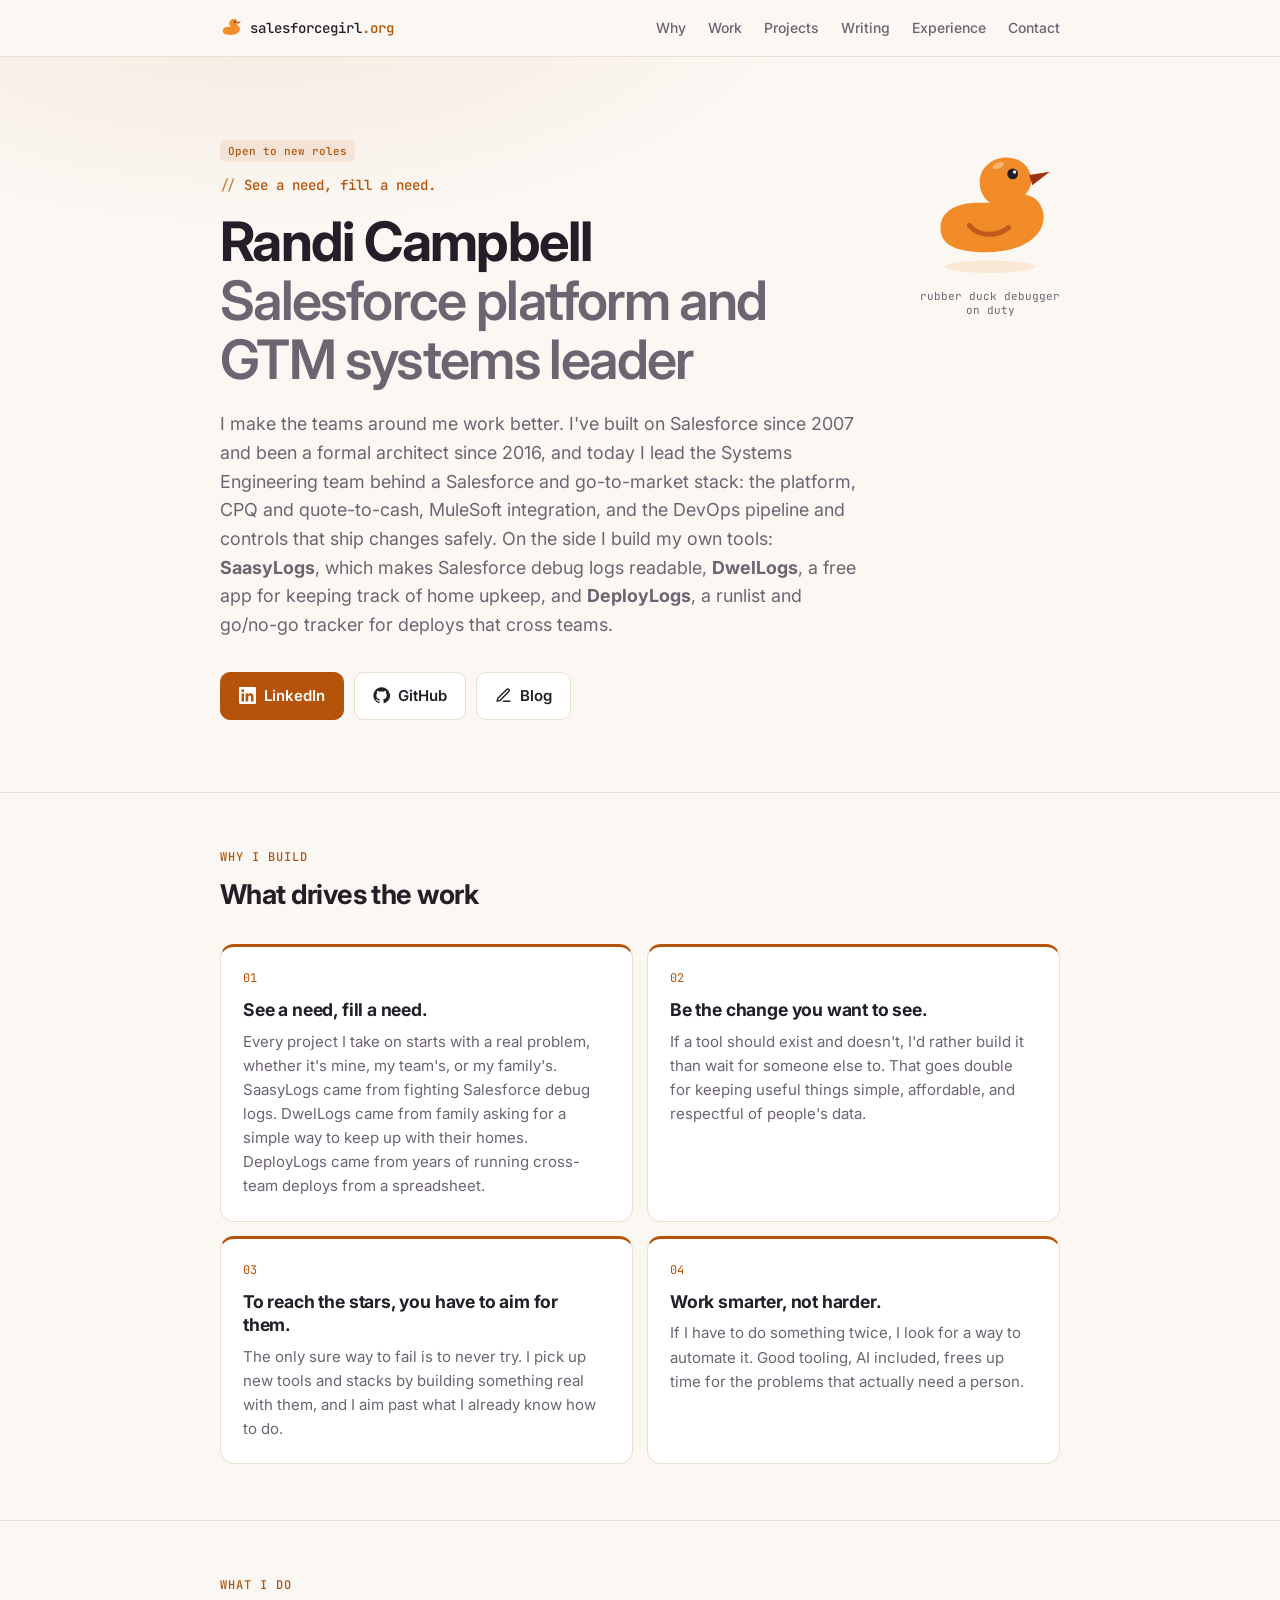
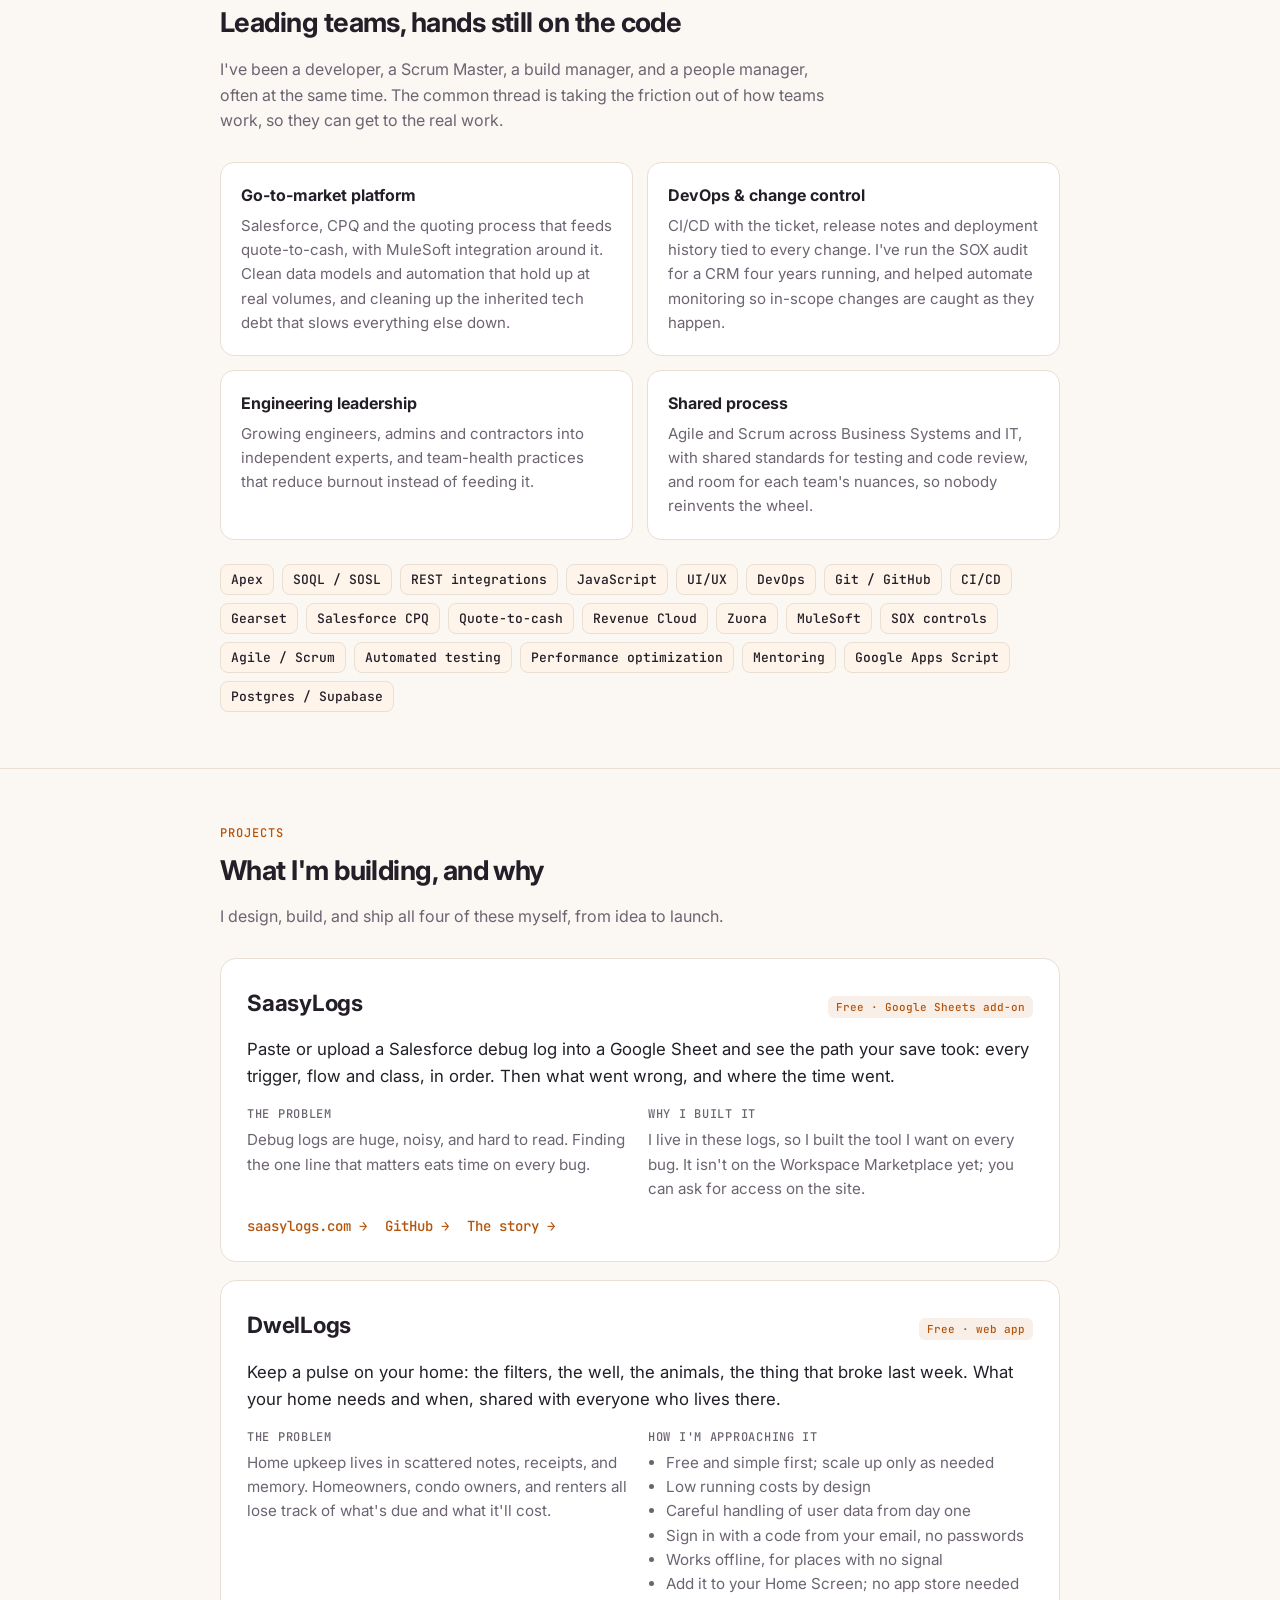
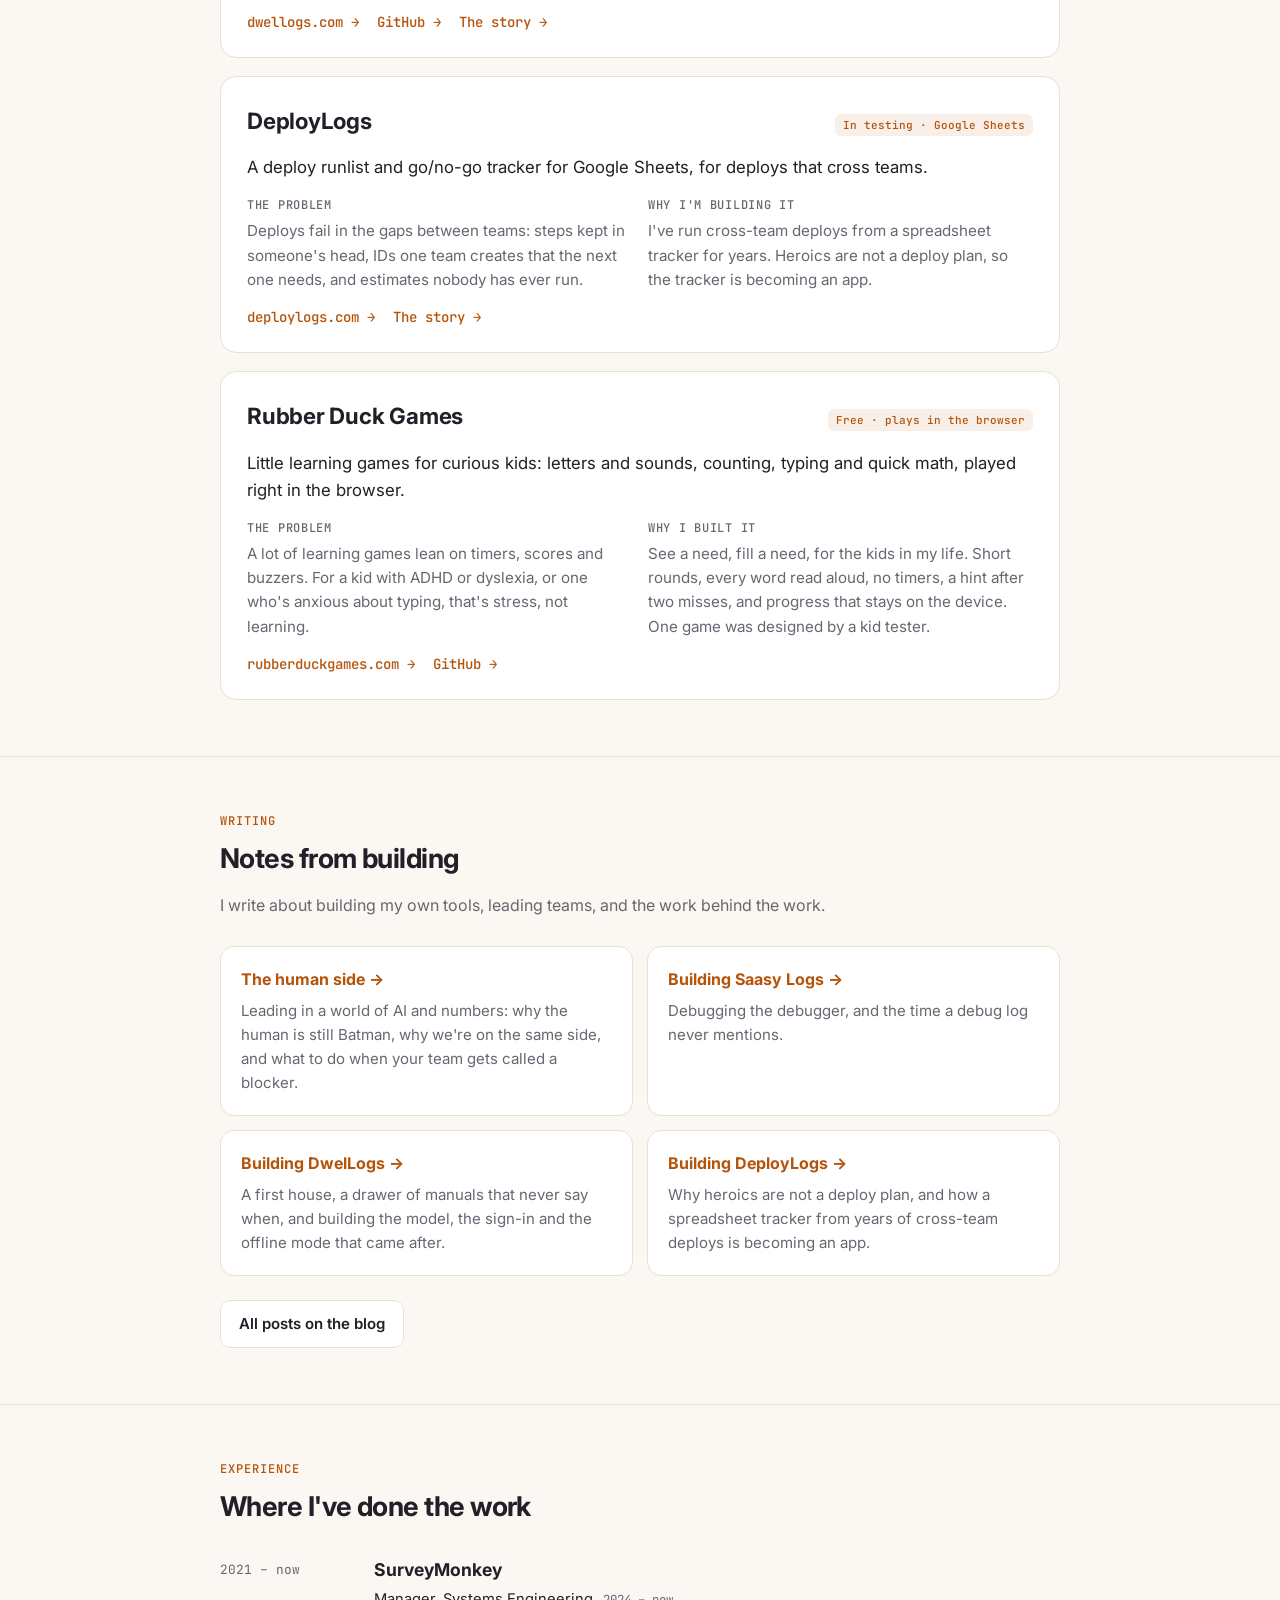
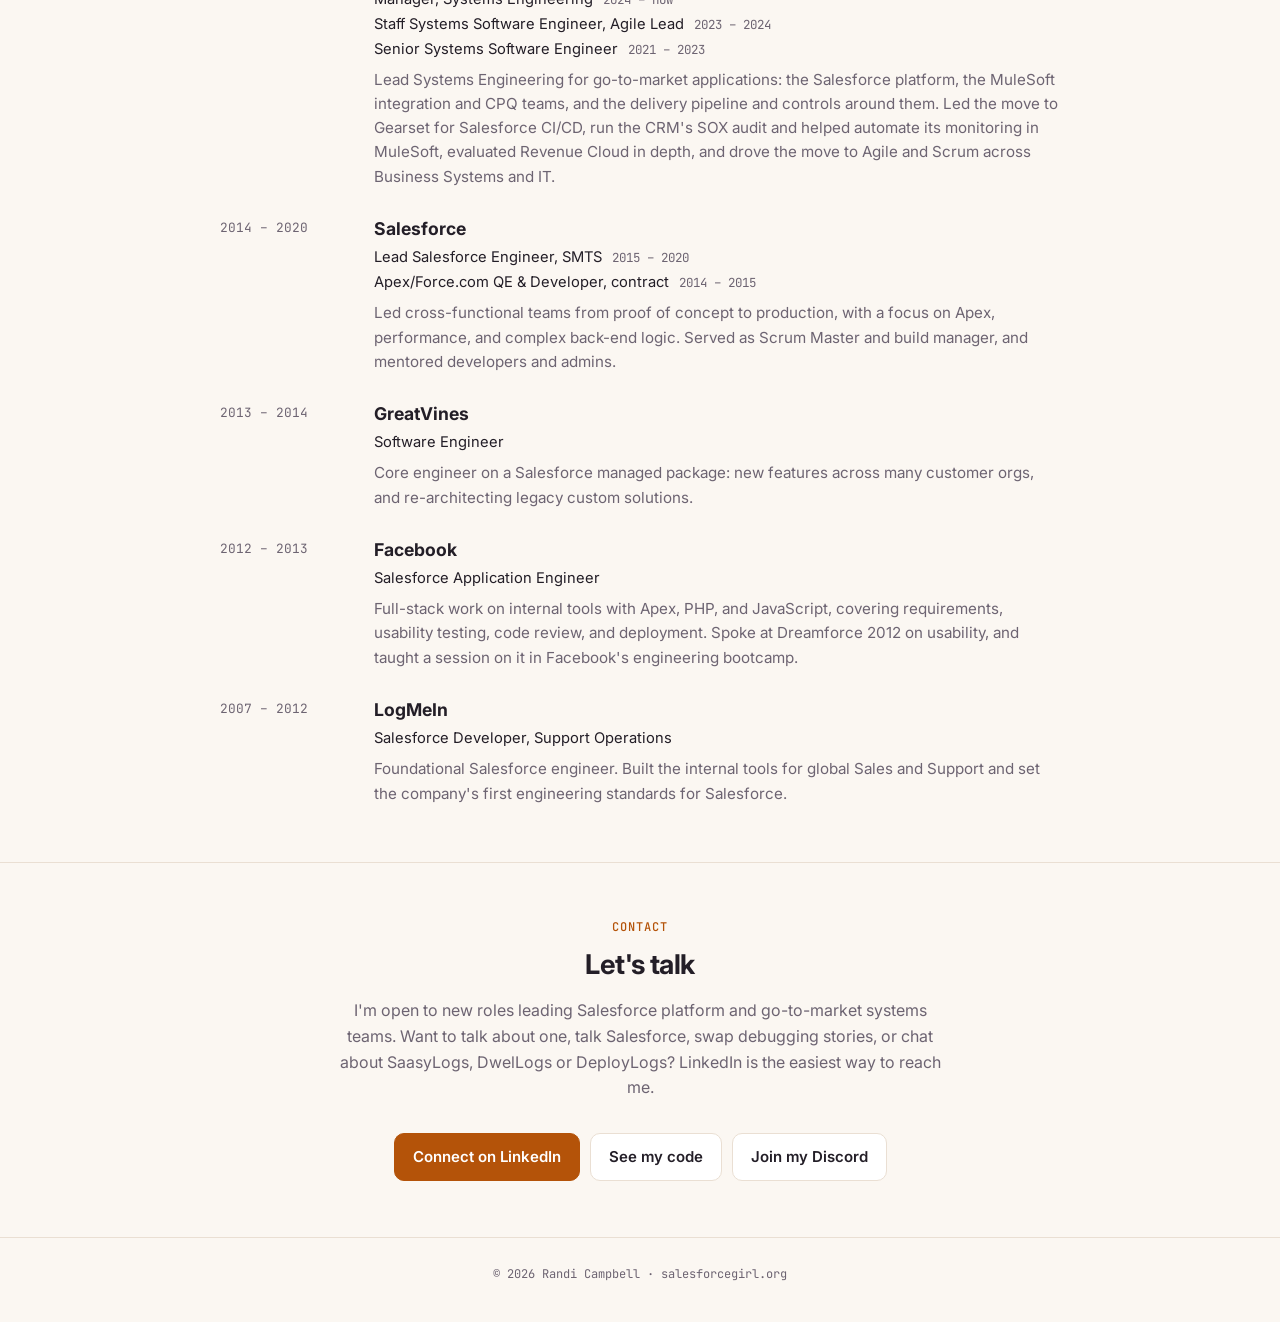
==== index.html @ 490326f5 "Add Dreamforce 2012 talk to Experience Co-Authored-By: Claude Opus 5.5 <noreply@anthropic.com>" ====
<!doctype html>
<html lang="en">
<head>
  <meta charset="utf-8">
  <meta name="viewport" content="width=device-width, initial-scale=1">
  <title>Randi Campbell — Salesforce Platform and GTM Systems Leader</title>
  <meta name="description" content="Randi Campbell (salesforcegirl): improving the way we work. Salesforce platform and GTM systems leader, SOX, CPQ and DevOps, building on Salesforce since 2007. Creator of SaasyLogs, DwelLogs and DeployLogs.">
  <meta property="og:title" content="Randi Campbell — Salesforce Platform and GTM Systems Leader">
  <meta property="og:description" content="Improving the way we work. Salesforce platform and GTM systems leader: SOX, CPQ, DevOps. Building on Salesforce since 2007. Creator of SaasyLogs, DwelLogs and DeployLogs.">
  <meta property="og:url" content="https://salesforcegirl.org">
  <meta property="og:type" content="profile">
  <!-- ?v=N busts LinkedIn's and Slack's cached preview; bump it whenever og-image.png changes. -->
  <meta property="og:image" content="https://salesforcegirl.org/og-image.png?v=4">
  <meta property="og:image:width" content="1200">
  <meta property="og:image:height" content="630">
  <meta property="og:image:alt" content="Randi Campbell, Salesforce platform and GTM systems leader. See a need, fill a need.">
  <meta name="twitter:card" content="summary_large_image">
  <meta name="twitter:image" content="https://salesforcegirl.org/og-image.png?v=4">
  <meta name="theme-color" content="#16131a">
  <link rel="icon" href="data:image/svg+xml,%3Csvg xmlns='http://www.w3.org/2000/svg' viewBox='0 0 64 64'%3E%3Cpath d='M8 40c0-8 8-12 18-12h6c-4-3-5-7-5-10 0-7 6-12 13-12s12 5 12 11c0 3-1 5-3 7 6 1 9 6 9 11 0 10-12 17-27 17S8 49 8 40z' fill='%23f28c28'/%3E%3Cpath d='M51 14.5l10-1.5-8.5 6.5z' fill='%23c2410c'/%3E%3Ccircle cx='43' cy='14' r='2.6' fill='%2316131a'/%3E%3C/svg%3E">
  <link rel="preconnect" href="https://fonts.googleapis.com">
  <link rel="preconnect" href="https://fonts.gstatic.com" crossorigin>
  <link href="https://fonts.googleapis.com/css2?family=Inter:wght@400;500;600;700&family=JetBrains+Mono:wght@400;500&display=swap" rel="stylesheet">
  <link rel="stylesheet" href="styles.css">
</head>
<body>

  <nav class="top" aria-label="Primary">
    <div class="wrap">
      <a class="brand" href="#">
        <svg viewBox="0 0 64 64" aria-hidden="true"><path d="M8 40c0-8 8-12 18-12h6c-4-3-5-7-5-10 0-7 6-12 13-12s12 5 12 11c0 3-1 5-3 7 6 1 9 6 9 11 0 10-12 17-27 17S8 49 8 40z" fill="var(--duck)"/><path d="M51 14.5l10-1.5-8.5 6.5z" fill="var(--accent-deep)"/><circle cx="43" cy="14" r="2.6" fill="var(--eye)"/></svg>
        <b class="brand-name">salesforcegirl<span>.org</span></b>
      </a>
      <ul>
        <li><a href="#why">Why</a></li>
        <li><a href="#work">Work</a></li>
        <li><a href="#projects">Projects</a></li>
        <li><a href="#writing">Writing</a></li>
        <li><a href="#experience">Experience</a></li>
        <li><a href="#contact">Contact</a></li>
      </ul>
    </div>
  </nav>

  <main>
    <!-- ============ HERO ============ -->
    <header class="hero">
      <div class="wrap hero-grid">
        <div>
          <a class="badge status" href="#contact">Open to new roles</a>
          <div class="tagline">See a need, fill a need.</div>
          <h1>Randi Campbell<span class="role">Salesforce platform and GTM systems leader</span></h1>
          <p class="lede">
            I make the teams around me work better. I've built on Salesforce since 2007 and been a formal architect since 2016,
            and today I lead the Systems Engineering team behind a Salesforce and go-to-market stack: the platform, CPQ and
            quote-to-cash, MuleSoft integration, and the DevOps pipeline and controls that ship changes safely.
            On the side I build my own tools: <strong>SaasyLogs</strong>,
            which makes Salesforce debug logs readable, <strong>DwelLogs</strong>, a free app for keeping track of home upkeep,
            and <strong>DeployLogs</strong>, a runlist and go/no-go tracker for deploys that cross teams.
          </p>
          <div class="ctas">
            <a class="btn primary" href="https://www.linkedin.com/in/randiwarner/">
              <svg viewBox="0 0 24 24" fill="currentColor" aria-hidden="true"><path d="M20.45 20.45h-3.56v-5.57c0-1.33-.02-3.04-1.85-3.04-1.85 0-2.14 1.45-2.14 2.94v5.67H9.34V9h3.42v1.56h.05c.48-.9 1.64-1.85 3.37-1.85 3.6 0 4.27 2.37 4.27 5.46v6.28ZM5.34 7.43a2.06 2.06 0 1 1 0-4.13 2.06 2.06 0 0 1 0 4.13ZM7.12 20.45H3.56V9h3.56v11.45ZM22.22 0H1.77C.79 0 0 .77 0 1.73v20.54C0 23.23.79 24 1.77 24h20.45c.98 0 1.78-.77 1.78-1.73V1.73C24 .77 23.2 0 22.22 0Z"/></svg>
              LinkedIn
            </a>
            <a class="btn" href="https://github.com/salesforcegirl">
              <svg viewBox="0 0 24 24" fill="currentColor" aria-hidden="true"><path d="M12 .5a11.5 11.5 0 0 0-3.64 22.41c.58.1.79-.25.79-.56v-2c-3.2.7-3.88-1.37-3.88-1.37-.52-1.33-1.28-1.69-1.28-1.69-1.05-.72.08-.7.08-.7 1.16.08 1.77 1.19 1.77 1.19 1.03 1.77 2.7 1.26 3.36.96.1-.75.4-1.26.73-1.55-2.55-.29-5.24-1.28-5.24-5.68 0-1.26.45-2.28 1.19-3.09-.12-.29-.52-1.46.11-3.04 0 0 .97-.31 3.17 1.18a11 11 0 0 1 5.77 0c2.2-1.49 3.17-1.18 3.17-1.18.63 1.58.23 2.75.11 3.04.74.81 1.19 1.83 1.19 3.09 0 4.41-2.69 5.38-5.26 5.67.41.36.78 1.06.78 2.14v3.17c0 .31.21.67.8.56A11.5 11.5 0 0 0 12 .5Z"/></svg>
              GitHub
            </a>
            <a class="btn" href="https://salesforcegirl.hashnode.dev/">
              <svg viewBox="0 0 24 24" fill="none" stroke="currentColor" stroke-width="2" stroke-linecap="round" stroke-linejoin="round" aria-hidden="true"><path d="M12 20h9"/><path d="M16.5 3.5a2.1 2.1 0 0 1 3 3L7 19l-4 1 1-4Z"/></svg>
              Blog
            </a>
          </div>
        </div>

        <div class="duck-wrap" title="Rubber duck debugger, on duty">
          <svg class="duck" viewBox="0 0 64 64" aria-hidden="true">
            <ellipse cx="32" cy="59" rx="22" ry="3" fill="var(--duck)" opacity=".15"/>
            <path d="M8 40c0-8 8-12 18-12h6c-4-3-5-7-5-10 0-7 6-12 13-12s12 5 12 11c0 3-1 5-3 7 6 1 9 6 9 11 0 10-12 17-27 17S8 49 8 40z" fill="var(--duck)"/>
            <path d="M22 39c4 5 13 6 19 1" fill="none" stroke="var(--accent-deep)" stroke-width="2.4" stroke-linecap="round" opacity=".55"/>
            <path d="M51 14.5l10-1.5-8.5 6.5z" fill="var(--accent-deep)"/>
            <circle cx="43" cy="14" r="2.6" fill="var(--eye)"/>
            <circle cx="43.9" cy="13.1" r=".8" fill="#fff"/>
            <ellipse cx="36" cy="10" rx="3" ry="1.4" fill="#fff" opacity=".35" transform="rotate(-25 36 10)"/>
          </svg>
          <div class="duck-note">rubber duck debugger<br>on duty</div>
        </div>
      </div>
    </header>

    <!-- ============ WHY ============ -->
    <section id="why">
      <div class="wrap">
        <div class="eyebrow">Why I build</div>
        <h2>What drives the work</h2>
        <div class="principles">
          <div class="principle">
            <div class="num mono">01</div>
            <h3>See a need, fill a need.</h3>
            <p>Every project I take on starts with a real problem, whether it's mine, my team's, or my family's. SaasyLogs came from fighting Salesforce debug logs. DwelLogs came from family asking for a simple way to keep up with their homes. DeployLogs came from years of running cross-team deploys from a spreadsheet.</p>
          </div>
          <div class="principle">
            <div class="num mono">02</div>
            <h3>Be the change you want to see.</h3>
            <p>If a tool should exist and doesn't, I'd rather build it than wait for someone else to. That goes double for keeping useful things simple, affordable, and respectful of people's data.</p>
          </div>
          <div class="principle">
            <div class="num mono">03</div>
            <h3>To reach the stars, you have to aim for them.</h3>
            <p>The only sure way to fail is to never try. I pick up new tools and stacks by building something real with them, and I aim past what I already know how to do.</p>
          </div>
          <div class="principle">
            <div class="num mono">04</div>
            <h3>Work smarter, not harder.</h3>
            <p>If I have to do something twice, I look for a way to automate it. Good tooling, AI included, frees up time for the problems that actually need a person.</p>
          </div>
        </div>
      </div>
    </section>

    <!-- ============ WHAT I DO ============ -->
    <section id="work">
      <div class="wrap">
        <div class="eyebrow">What I do</div>
        <h2>Leading teams, hands still on the code</h2>
        <p class="section-lede">
          I've been a developer, a Scrum Master, a build manager, and a people manager, often at the same time.
          The common thread is taking the friction out of how teams work, so they can get to the real work.
        </p>

        <div class="pillars">
          <div class="pillar">
            <h3>Go-to-market platform</h3>
            <p>Salesforce, CPQ and the quoting process that feeds quote-to-cash, with MuleSoft integration around it. Clean data models and automation that hold up at real volumes, and cleaning up the inherited tech debt that slows everything else down.</p>
          </div>
          <div class="pillar">
            <h3>DevOps &amp; change control</h3>
            <p>CI/CD with the ticket, release notes and deployment history tied to every change. I've run the SOX audit for a CRM four years running, and helped automate monitoring so in-scope changes are caught as they happen.</p>
          </div>
          <div class="pillar">
            <h3>Engineering leadership</h3>
            <p>Growing engineers, admins and contractors into independent experts, and team-health practices that reduce burnout instead of feeding it.</p>
          </div>
          <div class="pillar">
            <h3>Shared process</h3>
            <p>Agile and Scrum across Business Systems and IT, with shared standards for testing and code review, and room for each team's nuances, so nobody reinvents the wheel.</p>
          </div>
        </div>

        <ul class="skills" aria-label="Skills">
          <li>Apex</li>
          <li>SOQL / SOSL</li>
          <li>REST integrations</li>
          <li>JavaScript</li>
          <li>UI/UX</li>
          <li>DevOps</li>
          <li>Git / GitHub</li>
          <li>CI/CD</li>
          <li>Gearset</li>
          <li>Salesforce CPQ</li>
          <li>Quote-to-cash</li>
          <li>Revenue Cloud</li>
          <li>Zuora</li>
          <li>MuleSoft</li>
          <li>SOX controls</li>
          <li>Agile / Scrum</li>
          <li>Automated testing</li>
          <li>Performance optimization</li>
          <li>Mentoring</li>
          <li>Google Apps Script</li>
          <li>Postgres / Supabase</li>
        </ul>
      </div>
    </section>

    <!-- ============ PROJECTS ============ -->
    <section id="projects">
      <div class="wrap">
        <div class="eyebrow">Projects</div>
        <h2>What I'm building, and why</h2>
        <p class="section-lede">I design, build, and ship all four of these myself, from idea to launch.</p>

        <div class="projects">
          <article class="project">
            <div class="project-head">
              <h3>SaasyLogs</h3>
              <span class="badge">Free · Google Sheets add-on</span>
            </div>
            <!-- Pitch follows saasylogs.com's own hero, so the two say the same thing. -->
            <p class="pitch">Paste or upload a Salesforce debug log into a Google Sheet and see the path your save took: every trigger, flow and class, in order. Then what went wrong, and where the time went.</p>
            <div class="pw">
              <div>
                <h4>The problem</h4>
                <p>Debug logs are huge, noisy, and hard to read. Finding the one line that matters eats time on every bug.</p>
              </div>
              <div>
                <h4>Why I built it</h4>
                <p>I live in these logs, so I built the tool I want on every bug. It isn't on the Workspace Marketplace yet; you can ask for access on the site.</p>
              </div>
            </div>
            <div class="project-links">
              <a href="https://saasylogs.com">saasylogs.com →</a>
              <a href="https://github.com/SaasyLogs">GitHub →</a>
              <a href="https://salesforcegirl.hashnode.dev/series/building-saasy-logs">The story →</a>
            </div>
          </article>

          <article class="project">
            <div class="project-head">
              <h3>DwelLogs</h3>
              <span class="badge">Free · web app</span>
            </div>
            <!-- Pitch follows dwellogs.com, which says only what the app does today. -->
            <p class="pitch">Keep a pulse on your home: the filters, the well, the animals, the thing that broke last week. What your home needs and when, shared with everyone who lives there.</p>
            <div class="pw">
              <div>
                <h4>The problem</h4>
                <p>Home upkeep lives in scattered notes, receipts, and memory. Homeowners, condo owners, and renters all lose track of what's due and what it'll cost.</p>
              </div>
              <div>
                <h4>How I'm approaching it</h4>
                <ul>
                  <li>Free and simple first; scale up only as needed</li>
                  <li>Low running costs by design</li>
                  <li>Careful handling of user data from day one</li>
                  <li>Sign in with a code from your email, no passwords</li>
                  <li>Works offline, for places with no signal</li>
                  <li>Add it to your Home Screen; no app store needed</li>
                </ul>
              </div>
            </div>
            <div class="project-links">
              <a href="https://dwellogs.com">dwellogs.com →</a>
              <a href="https://github.com/DwelLogs">GitHub →</a>
              <a href="https://salesforcegirl.hashnode.dev/series/building-dwellogs">The story →</a>
            </div>
          </article>
          <article class="project">
            <div class="project-head">
              <h3>DeployLogs</h3>
              <span class="badge">In testing · Google Sheets</span>
            </div>
            <!-- Pitch follows deploylogs.com. -->
            <p class="pitch">A deploy runlist and go/no-go tracker for Google Sheets, for deploys that cross teams.</p>
            <div class="pw">
              <div>
                <h4>The problem</h4>
                <p>Deploys fail in the gaps between teams: steps kept in someone's head, IDs one team creates that the next one needs, and estimates nobody has ever run.</p>
              </div>
              <div>
                <h4>Why I'm building it</h4>
                <p>I've run cross-team deploys from a spreadsheet tracker for years. Heroics are not a deploy plan, so the tracker is becoming an app.</p>
              </div>
            </div>
            <div class="project-links">
              <a href="https://deploylogs.com">deploylogs.com →</a>
              <a href="https://salesforcegirl.hashnode.dev/heroics-are-not-a-deploy-plan">The story →</a>
            </div>
          </article>

          <article class="project">
            <div class="project-head">
              <h3>Rubber Duck Games</h3>
              <span class="badge">Free · plays in the browser</span>
            </div>
            <!-- Pitch follows rubberduckgames.com. Nothing that identifies the kid testers: no names, ages or photos. -->
            <p class="pitch">Little learning games for curious kids: letters and sounds, counting, typing and quick math, played right in the browser.</p>
            <div class="pw">
              <div>
                <h4>The problem</h4>
                <p>A lot of learning games lean on timers, scores and buzzers. For a kid with ADHD or dyslexia, or one who's anxious about typing, that's stress, not learning.</p>
              </div>
              <div>
                <h4>Why I built it</h4>
                <p>See a need, fill a need, for the kids in my life. Short rounds, every word read aloud, no timers, a hint after two misses, and progress that stays on the device. One game was designed by a kid tester.</p>
              </div>
            </div>
            <div class="project-links">
              <a href="https://rubberduckgames.com">rubberduckgames.com →</a>
              <a href="https://github.com/RubberDuckGames">GitHub →</a>
            </div>
          </article>
        </div>
      </div>
    </section>

    <!-- ============ WRITING ============ -->
    <!-- Links the series and the blog, not single posts, so this does not go stale with every new post. -->
    <section id="writing">
      <div class="wrap">
        <div class="eyebrow">Writing</div>
        <h2>Notes from building</h2>
        <p class="section-lede">I write about building my own tools, leading teams, and the work behind the work.</p>

        <div class="pillars">
          <a class="pillar pillar-link" href="https://salesforcegirl.hashnode.dev/series/human-side">
            <h3>The human side →</h3>
            <p>Leading in a world of AI and numbers: why the human is still Batman, why we're on the same side, and what to do when your team gets called a blocker.</p>
          </a>
          <a class="pillar pillar-link" href="https://salesforcegirl.hashnode.dev/series/building-saasy-logs">
            <h3>Building Saasy Logs →</h3>
            <p>Debugging the debugger, and the time a debug log never mentions.</p>
          </a>
          <a class="pillar pillar-link" href="https://salesforcegirl.hashnode.dev/series/building-dwellogs">
            <h3>Building DwelLogs →</h3>
            <p>A first house, a drawer of manuals that never say when, and building the model, the sign-in and the offline mode that came after.</p>
          </a>
          <!-- Hashnode series slug: building-deploy-logs -->
          <a class="pillar pillar-link" href="https://salesforcegirl.hashnode.dev/series/building-deploy-logs">
            <h3>Building DeployLogs →</h3>
            <p>Why heroics are not a deploy plan, and how a spreadsheet tracker from years of cross-team deploys is becoming an app.</p>
          </a>
        </div>

        <div class="ctas">
          <a class="btn" href="https://salesforcegirl.hashnode.dev/">All posts on the blog</a>
        </div>
      </div>
    </section>

    <!-- ============ EXPERIENCE ============ -->
    <!-- Source: LinkedIn profile export. Keep in sync with LinkedIn; LinkedIn carries the detail. -->
    <section id="experience">
      <div class="wrap">
        <div class="eyebrow">Experience</div>
        <h2>Where I've done the work</h2>
        <div class="timeline">
          <div class="job">
            <div class="when mono">2021 – now</div>
            <div>
              <h3>SurveyMonkey</h3>
              <p class="roles">Manager, Systems Engineering <span>2024 – now</span><br>Staff Systems Software Engineer, Agile Lead <span>2023 – 2024</span><br>Senior Systems Software Engineer <span>2021 – 2023</span></p>
              <p>Lead Systems Engineering for go-to-market applications: the Salesforce platform, the MuleSoft integration and CPQ teams, and the delivery pipeline and controls around them. Led the move to Gearset for Salesforce CI/CD, run the CRM's SOX audit and helped automate its monitoring in MuleSoft, evaluated Revenue Cloud in depth, and drove the move to Agile and Scrum across Business Systems and IT.</p>
            </div>
          </div>
          <div class="job">
            <div class="when mono">2014 – 2020</div>
            <div>
              <h3>Salesforce</h3>
              <p class="roles">Lead Salesforce Engineer, SMTS <span>2015 – 2020</span><br>Apex/Force.com QE &amp; Developer, contract <span>2014 – 2015</span></p>
              <p>Led cross-functional teams from proof of concept to production, with a focus on Apex, performance, and complex back-end logic. Served as Scrum Master and build manager, and mentored developers and admins.</p>
            </div>
          </div>
          <div class="job">
            <div class="when mono">2013 – 2014</div>
            <div>
              <h3>GreatVines</h3>
              <p class="roles">Software Engineer</p>
              <p>Core engineer on a Salesforce managed package: new features across many customer orgs, and re-architecting legacy custom solutions.</p>
            </div>
          </div>
          <div class="job">
            <div class="when mono">2012 – 2013</div>
            <div>
              <h3>Facebook</h3>
              <p class="roles">Salesforce Application Engineer</p>
              <p>Full-stack work on internal tools with Apex, PHP, and JavaScript, covering requirements, usability testing, code review, and deployment. Spoke at Dreamforce 2012 on usability, and taught a session on it in Facebook's engineering bootcamp.</p>
            </div>
          </div>
          <div class="job">
            <div class="when mono">2007 – 2012</div>
            <div>
              <h3>LogMeIn</h3>
              <p class="roles">Salesforce Developer, Support Operations</p>
              <p>Foundational Salesforce engineer. Built the internal tools for global Sales and Support and set the company's first engineering standards for Salesforce.</p>
            </div>
          </div>
        </div>
      </div>
    </section>

    <!-- ============ CONTACT ============ -->
    <section id="contact" class="contact">
      <div class="wrap">
        <div class="eyebrow">Contact</div>
        <h2>Let's talk</h2>
        <p class="section-lede">I'm open to new roles leading Salesforce platform and go-to-market systems teams. Want to talk about one, talk Salesforce, swap debugging stories, or chat about SaasyLogs, DwelLogs or DeployLogs? LinkedIn is the easiest way to reach me.</p>
        <div class="ctas">
          <a class="btn primary" href="https://www.linkedin.com/in/randiwarner/">Connect on LinkedIn</a>
          <a class="btn" href="https://github.com/salesforcegirl">See my code</a>
          <a class="btn" href="https://discord.gg/MZ3sDF7xB">Join my Discord</a>
        </div>

        <!-- DONATE: uncomment when ready
        <p class="section-lede sponsor">
          Find my tools useful? <a href="https://github.com/sponsors/salesforcegirl">Sponsor on GitHub</a> to help keep them free.
        </p>
        -->
      </div>
    </section>
  </main>

  <footer>© <span id="yr">2026</span> Randi Campbell · salesforcegirl.org</footer>

  <script>document.getElementById('yr').textContent = new Date().getFullYear();</script>
</body>
</html>
---- styles.css ----
/* salesforcegirl.org styles. Colours are tokens on :root; light mode overrides them.
   Contrast was measured against WCAG 2.2 AA; re-measure if a colour changes. */

:root {
  --bg: #16131a;
  --surface: #1f1b24;
  --surface-2: #28232f;
  --border: #332d3b;
  --text: #efe9e4;
  --muted: #a39aa8;
  --accent: #f28c28;
  --accent-deep: #c2410c;
  --duck: #f28c28;
  --accent-soft: rgba(242,140,40,.13);
  --on-accent: #1a1208;
  --eye: #16131a;
}
@media (prefers-color-scheme: light) {
  :root {
    --bg: #fbf7f2;
    --surface: #ffffff;
    --surface-2: #fff4ea;
    --border: #eadfd3;
    --text: #231e27;
    --muted: #6d6472;
    --accent: #b45309;      /* 4.7:1 on bg, 5.0:1 on white; #d9650b measured 3.4:1 and failed */
    --accent-deep: #9a3412;
    --duck: #f28c28;       /* decorative only, so it keeps the bright orange */
    --accent-soft: rgba(180,83,9,.09);
    --on-accent: #ffffff;
    --eye: #231e27;
  }
}

* { box-sizing: border-box; margin: 0; padding: 0; }
html { -webkit-text-size-adjust: 100%; scroll-behavior: smooth; }
body { background: var(--bg); color: var(--text); font: 100%/1.6 "Inter", system-ui, sans-serif; }
a { color: var(--accent); }
.wrap { max-width: 880px; margin: 0 auto; padding: 0 20px; }
.mono { font-family: "JetBrains Mono", ui-monospace, monospace; }
a:focus-visible { outline: 2px solid var(--accent); outline-offset: 3px; border-radius: 6px; }

/* nav */
nav.top {
  position: sticky; top: 0; z-index: 10;
  background: color-mix(in srgb, var(--bg) 85%, transparent);
  backdrop-filter: blur(8px);
  border-bottom: 1px solid var(--border);
}
nav.top .wrap { display: flex; align-items: center; justify-content: space-between; height: 56px; }
.brand { display: flex; align-items: center; gap: 8px; font: 500 0.875rem "JetBrains Mono", monospace; color: var(--text); text-decoration: none; }
.brand span { color: var(--accent); }
.brand-name { font-weight: 500; }
.brand svg { width: 22px; height: 22px; }
nav.top ul { display: flex; gap: 22px; list-style: none; }
nav.top ul a { color: var(--muted); text-decoration: none; font-size: 0.875rem; font-weight: 500; }
nav.top ul a:hover { color: var(--text); }

/* hero */
.hero {
  padding: 80px 0 72px;
  background: radial-gradient(50rem 24rem at 20% -6rem, var(--accent-soft), transparent 70%);
}
.hero-grid { display: flex; align-items: flex-start; justify-content: space-between; gap: 32px; }
.tagline { font: 500 0.875rem "JetBrains Mono", monospace; color: var(--accent); margin-bottom: 18px; }
.tagline::before { content: "// "; opacity: .7; }
h1 { font-size: clamp(2.2rem, 6vw, 3.4rem); line-height: 1.08; letter-spacing: -.03em; font-weight: 700; }
h1 .role { color: var(--muted); font-weight: 600; display: block; }
.lede { font-size: 1.12rem; color: var(--muted); max-width: 58ch; margin-top: 22px; }
.ctas { display: flex; flex-wrap: wrap; gap: 10px; margin-top: 32px; }
.btn {
  display: inline-flex; align-items: center; gap: 8px;
  padding: 11px 18px; border-radius: 10px;
  font-weight: 600; font-size: 0.9375rem; text-decoration: none;
  border: 1px solid var(--border); color: var(--text); background: var(--surface);
  transition: border-color .15s, background .15s;
}
.btn:hover { border-color: var(--accent); }
.btn.primary { background: var(--accent); border-color: var(--accent); color: var(--on-accent); }
.btn.primary:hover { filter: brightness(1.08); }
.btn svg { width: 17px; height: 17px; }

.duck-wrap { flex: none; text-align: center; padding-top: 8px; }
.duck { width: 132px; height: 132px; transform-origin: 50% 90%; }
.duck-wrap:hover .duck { animation: bob .9s ease-in-out; }
@keyframes bob {
  0%,100% { transform: rotate(0) translateY(0); }
  25% { transform: rotate(-8deg) translateY(-3px); }
  60% { transform: rotate(6deg) translateY(0); }
}
.duck-note { font: 400 0.6875rem "JetBrains Mono", monospace; color: var(--muted); margin-top: 4px; }

/* sections */
section { padding: 56px 0; border-top: 1px solid var(--border); }
.eyebrow { font: 500 0.75rem "JetBrains Mono", monospace; color: var(--accent); letter-spacing: .08em; text-transform: uppercase; }
h2 { font-size: 1.7rem; letter-spacing: -.02em; margin: 8px 0 12px; }
.section-lede { color: var(--muted); max-width: 62ch; }

/* principles */
.principles { display: grid; grid-template-columns: repeat(2, 1fr); gap: 14px; margin-top: 28px; }
.principle { background: var(--surface); border: 1px solid var(--border); border-top: 3px solid var(--accent); border-radius: 14px; padding: 22px; }
.principle .num { font-size: 0.75rem; color: var(--accent); margin-bottom: 10px; }
.principle h3 { font-size: 1.1rem; line-height: 1.35; margin-bottom: 8px; letter-spacing: -.01em; }
.principle p { color: var(--muted); font-size: .94rem; }

/* what I do */
.pillars { display: grid; grid-template-columns: repeat(2, 1fr); gap: 14px; margin-top: 28px; }
.pillars.three { grid-template-columns: repeat(3, 1fr); }
.pillar { background: var(--surface); border: 1px solid var(--border); border-radius: 14px; padding: 20px; }
.pillar h3 { font-size: 1rem; margin-bottom: 6px; }
.pillar p { color: var(--muted); font-size: .94rem; }
.pillar-link { display: block; color: inherit; text-decoration: none; transition: border-color .15s; }
.pillar-link:hover { border-color: var(--accent); }
.pillar-link h3 { color: var(--accent); }
#writing .ctas { margin-top: 24px; }
.skills { display: flex; flex-wrap: wrap; gap: 8px; margin-top: 24px; list-style: none; }
.skills li {
  font: 500 0.8125rem "JetBrains Mono", monospace;
  padding: 6px 10px; border-radius: 8px;
  background: var(--surface-2); border: 1px solid var(--border);
}

/* projects */
.projects { display: grid; gap: 18px; margin-top: 28px; }
.project { background: var(--surface); border: 1px solid var(--border); border-radius: 16px; padding: 26px; display: grid; gap: 16px; transition: border-color .15s; }
.project:hover { border-color: var(--accent); }
.project-head { display: flex; justify-content: space-between; align-items: baseline; gap: 12px; flex-wrap: wrap; }
.project h3 { font-size: 1.4rem; letter-spacing: -.01em; }
.badge { font: 500 0.6875rem "JetBrains Mono", monospace; padding: 4px 8px; border-radius: 6px; background: var(--accent-soft); color: var(--accent); }
.badge.status { display: inline-block; margin-bottom: 14px; text-decoration: none; }
.project .pitch { font-size: 1.05rem; }
.pw { display: grid; grid-template-columns: 1fr 1fr; gap: 16px; }
.pw h4 { font: 500 0.75rem "JetBrains Mono", monospace; color: var(--muted); text-transform: uppercase; letter-spacing: .06em; margin-bottom: 6px; }
.pw p, .pw li { color: var(--muted); font-size: .95rem; }
.pw ul { padding-left: 18px; }
.project-links { display: flex; gap: 18px; flex-wrap: wrap; font: 500 0.875rem "JetBrains Mono", monospace; }
.project-links a { text-decoration: none; }
.project-links a:hover { text-decoration: underline; }

/* experience */
.timeline { margin-top: 28px; display: grid; gap: 26px; }
.job { display: grid; grid-template-columns: 8.5rem 1fr; gap: 18px; }
.job .when { font-size: .8rem; color: var(--muted); padding-top: .2rem; }
.job h3 { font-size: 1.1rem; }
.job .roles { color: var(--text); font-size: .92rem; line-height: 1.7; margin-top: 2px; }
.job .roles span { white-space: nowrap; margin-left: .35rem; color: var(--muted); font-family: "JetBrains Mono", ui-monospace, monospace; font-size: .78rem; }
.job p { color: var(--muted); font-size: .95rem; margin-top: 6px; }

/* contact */
.contact { text-align: center; }
.contact .ctas { justify-content: center; }
.contact .section-lede { margin: 0 auto; }
.contact .sponsor { margin-top: 1.75rem; font-size: .9rem; }

footer { border-top: 1px solid var(--border); padding: 28px 0 40px; color: var(--muted); font: 400 0.75rem "JetBrains Mono", monospace; text-align: center; }

@media (max-width: 720px) {
  nav.top ul { display: none; }
  .hero { padding: 48px 0 48px; }
  .hero-grid { flex-direction: column-reverse; gap: 8px; }
  .duck-wrap { text-align: left; padding: 0; }
  .duck { width: 72px; height: 72px; }
  .duck-note { display: none; }
  .principles, .pillars, .pillars.three, .pw { grid-template-columns: 1fr; }
  .job { grid-template-columns: 1fr; gap: 2px; }
}
@media (prefers-reduced-motion: reduce) { html { scroll-behavior: auto; } * { transition: none !important; animation: none !important; } }
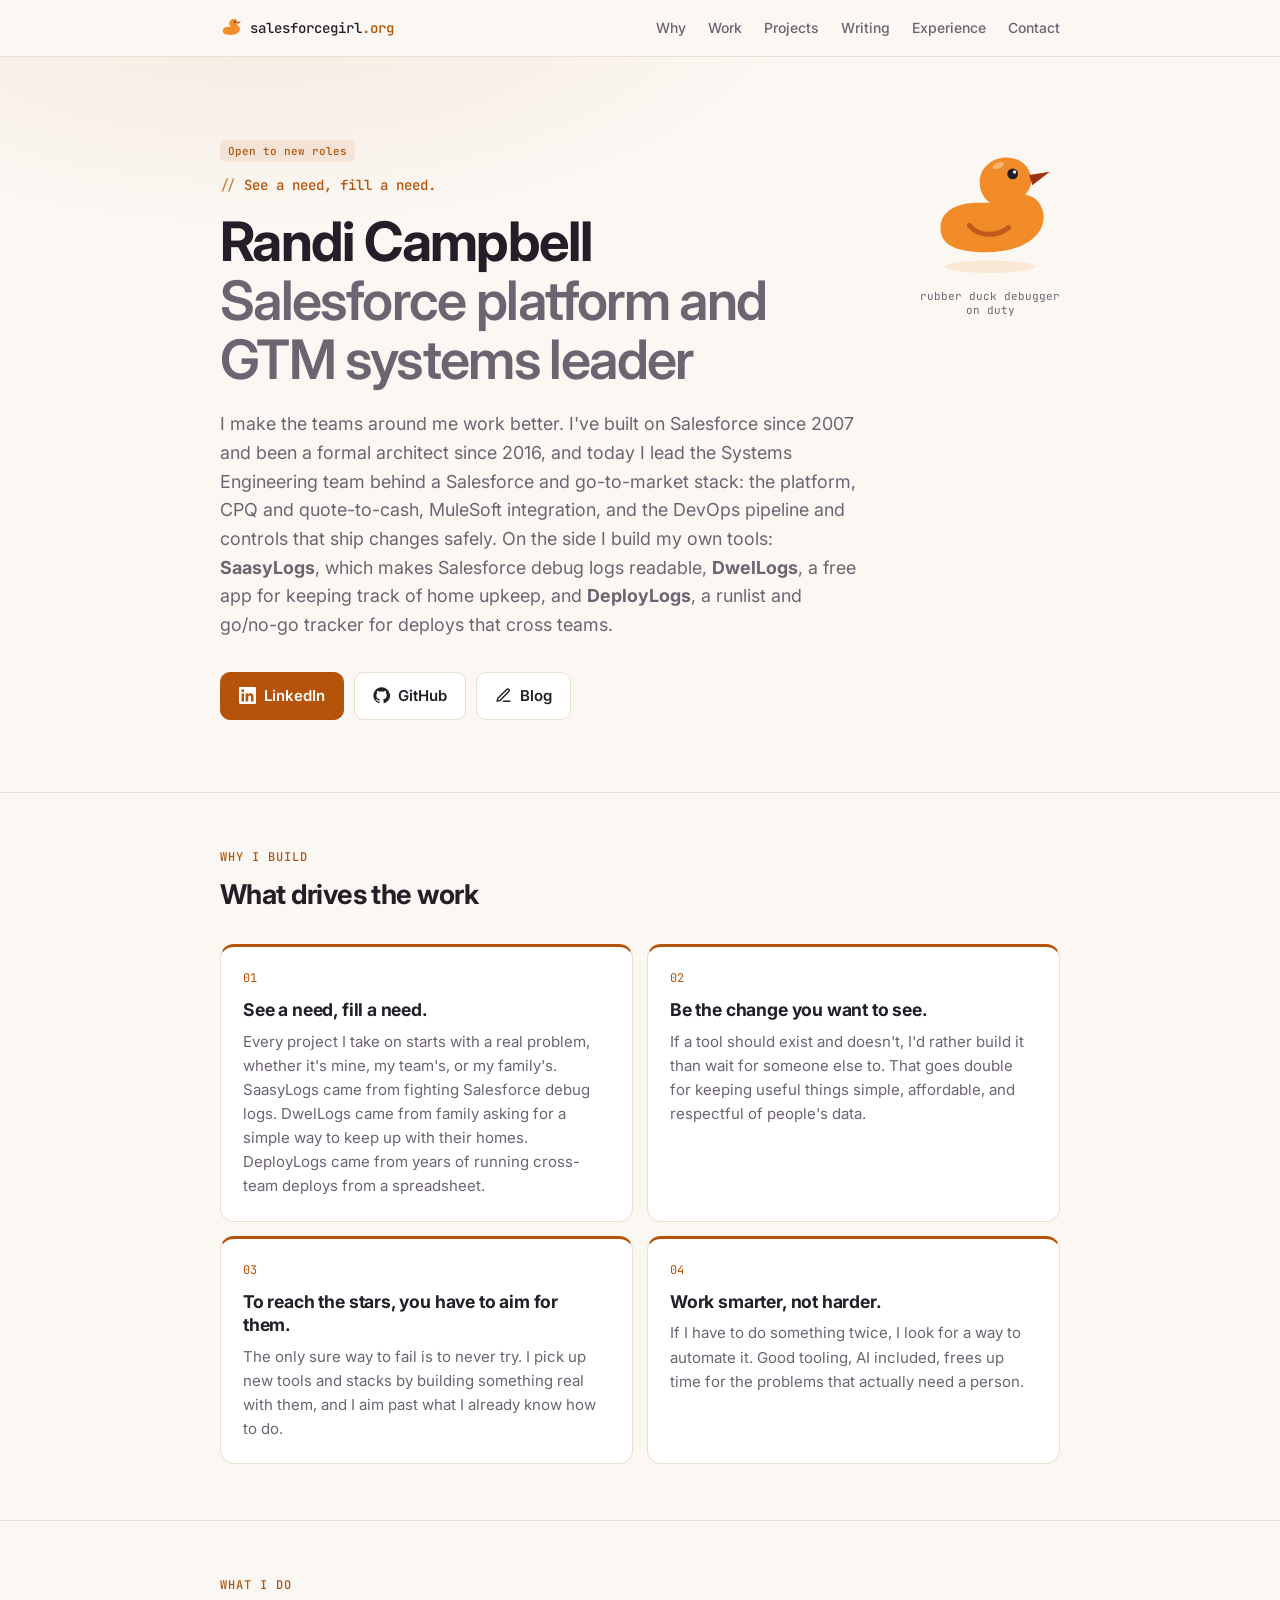
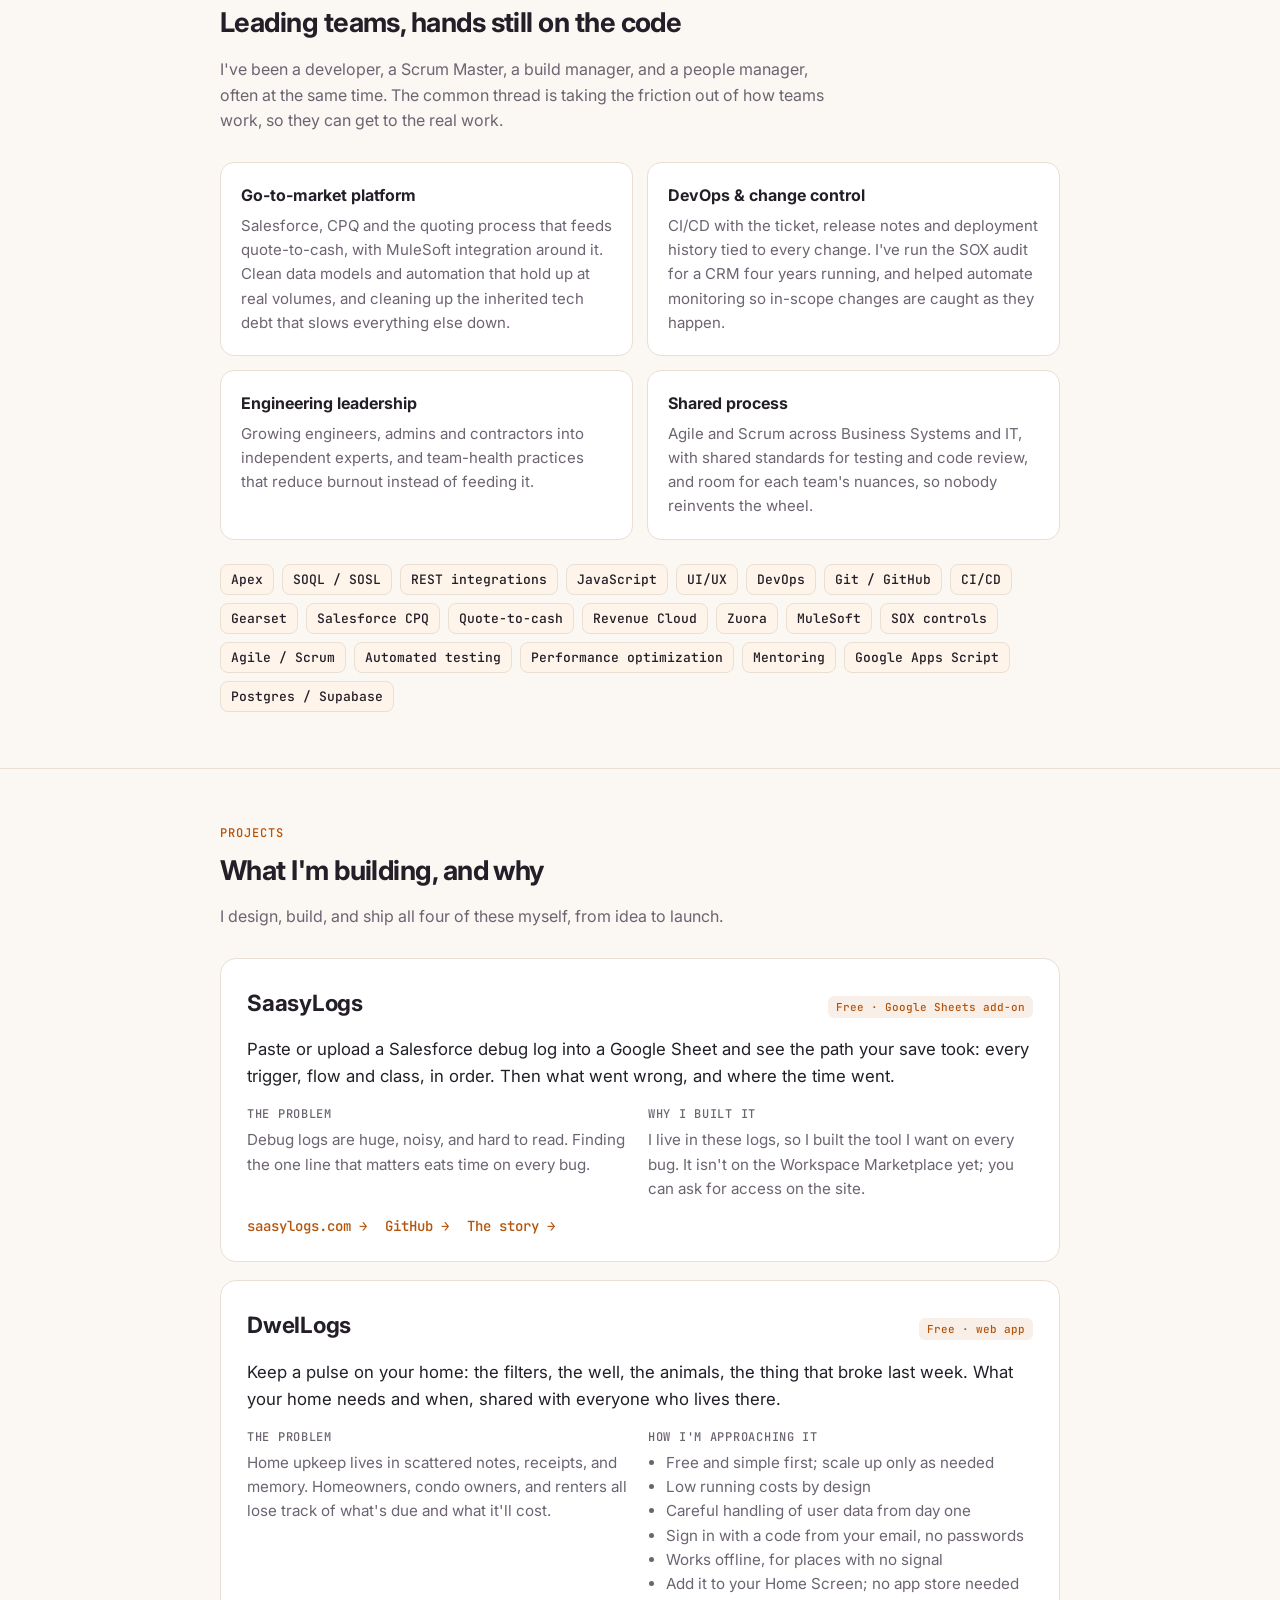
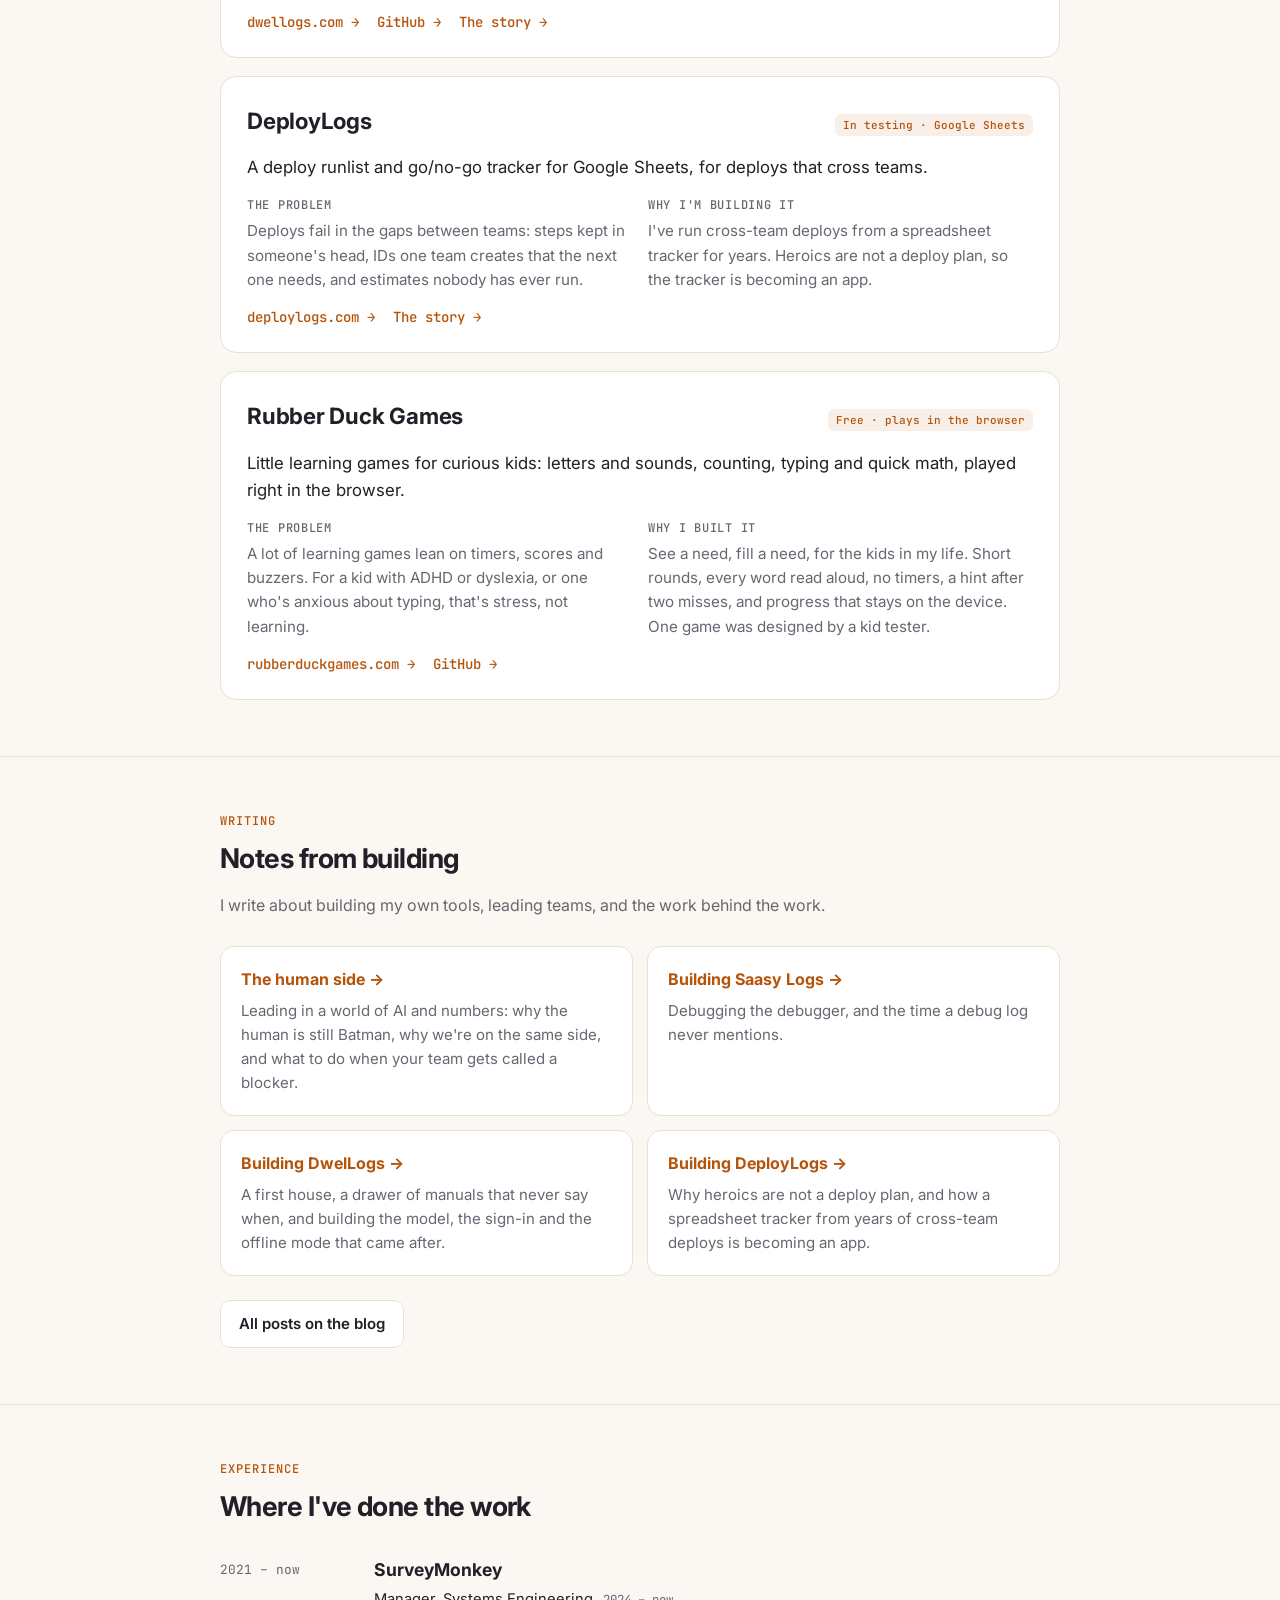
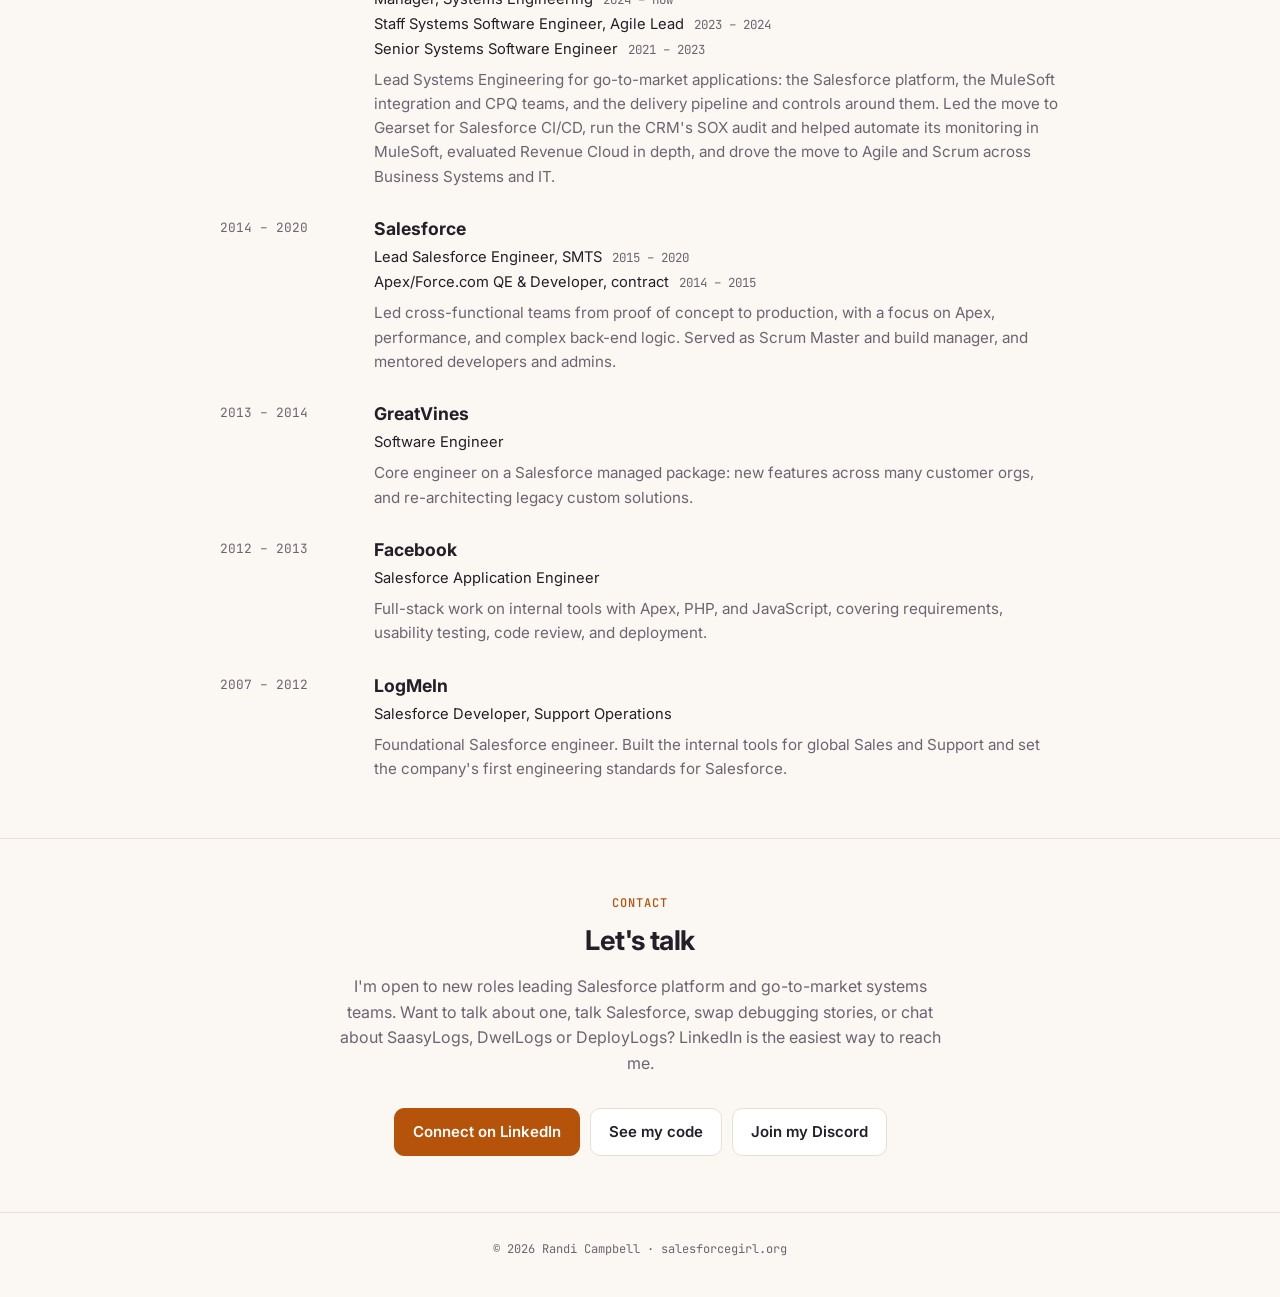
==== commit ac8c9b1c: "Site name to Randi Campbell Matches LinkedIn. Social preview image regenerated and bumped to ?v=4. T" ====
--- a/index.html
+++ b/index.html
@@ -355,7 +355,7 @@
             <div>
               <h3>Facebook</h3>
               <p class="roles">Salesforce Application Engineer</p>
-              <p>Full-stack work on internal tools with Apex, PHP, and JavaScript, covering requirements, usability testing, code review, and deployment. Spoke at Dreamforce 2012 on usability, and taught a session on it in Facebook's engineering bootcamp.</p>
+              <p>Full-stack work on internal tools with Apex, PHP, and JavaScript, covering requirements, usability testing, code review, and deployment.</p>
             </div>
           </div>
           <div class="job">
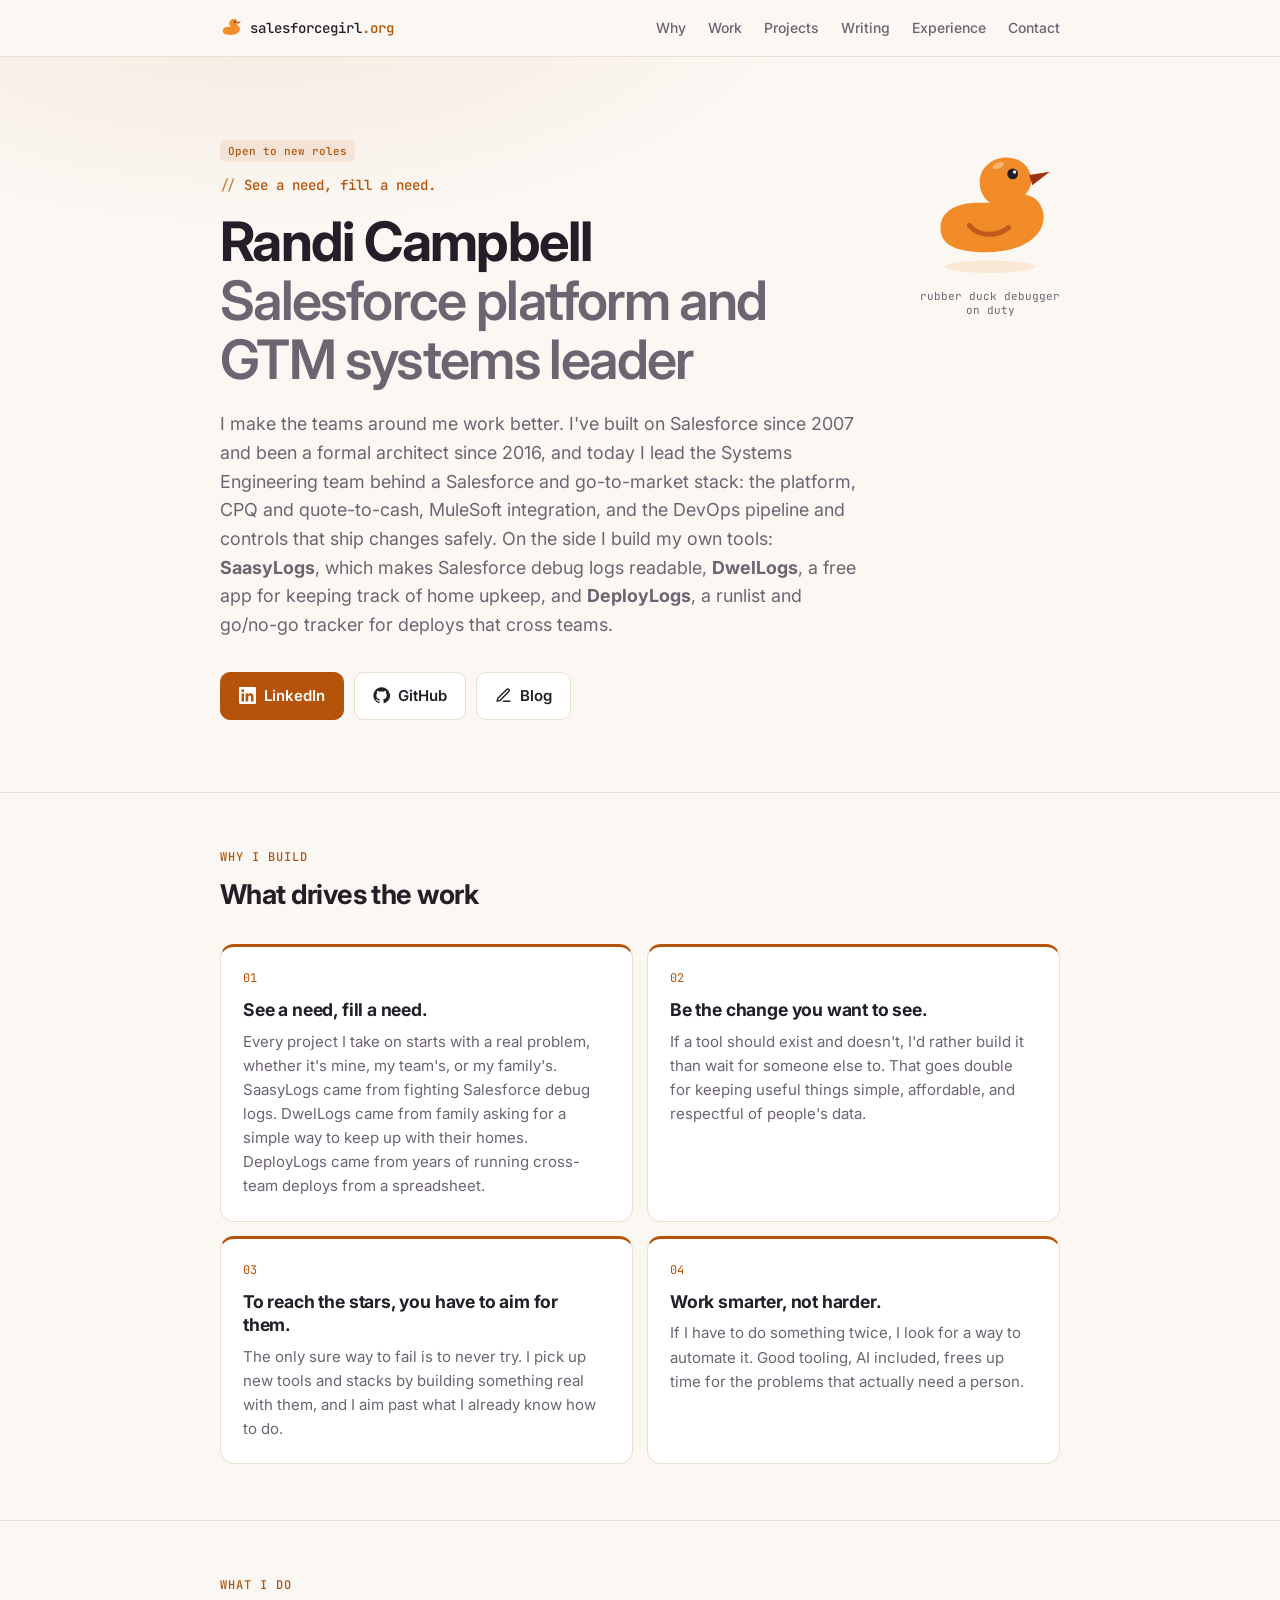
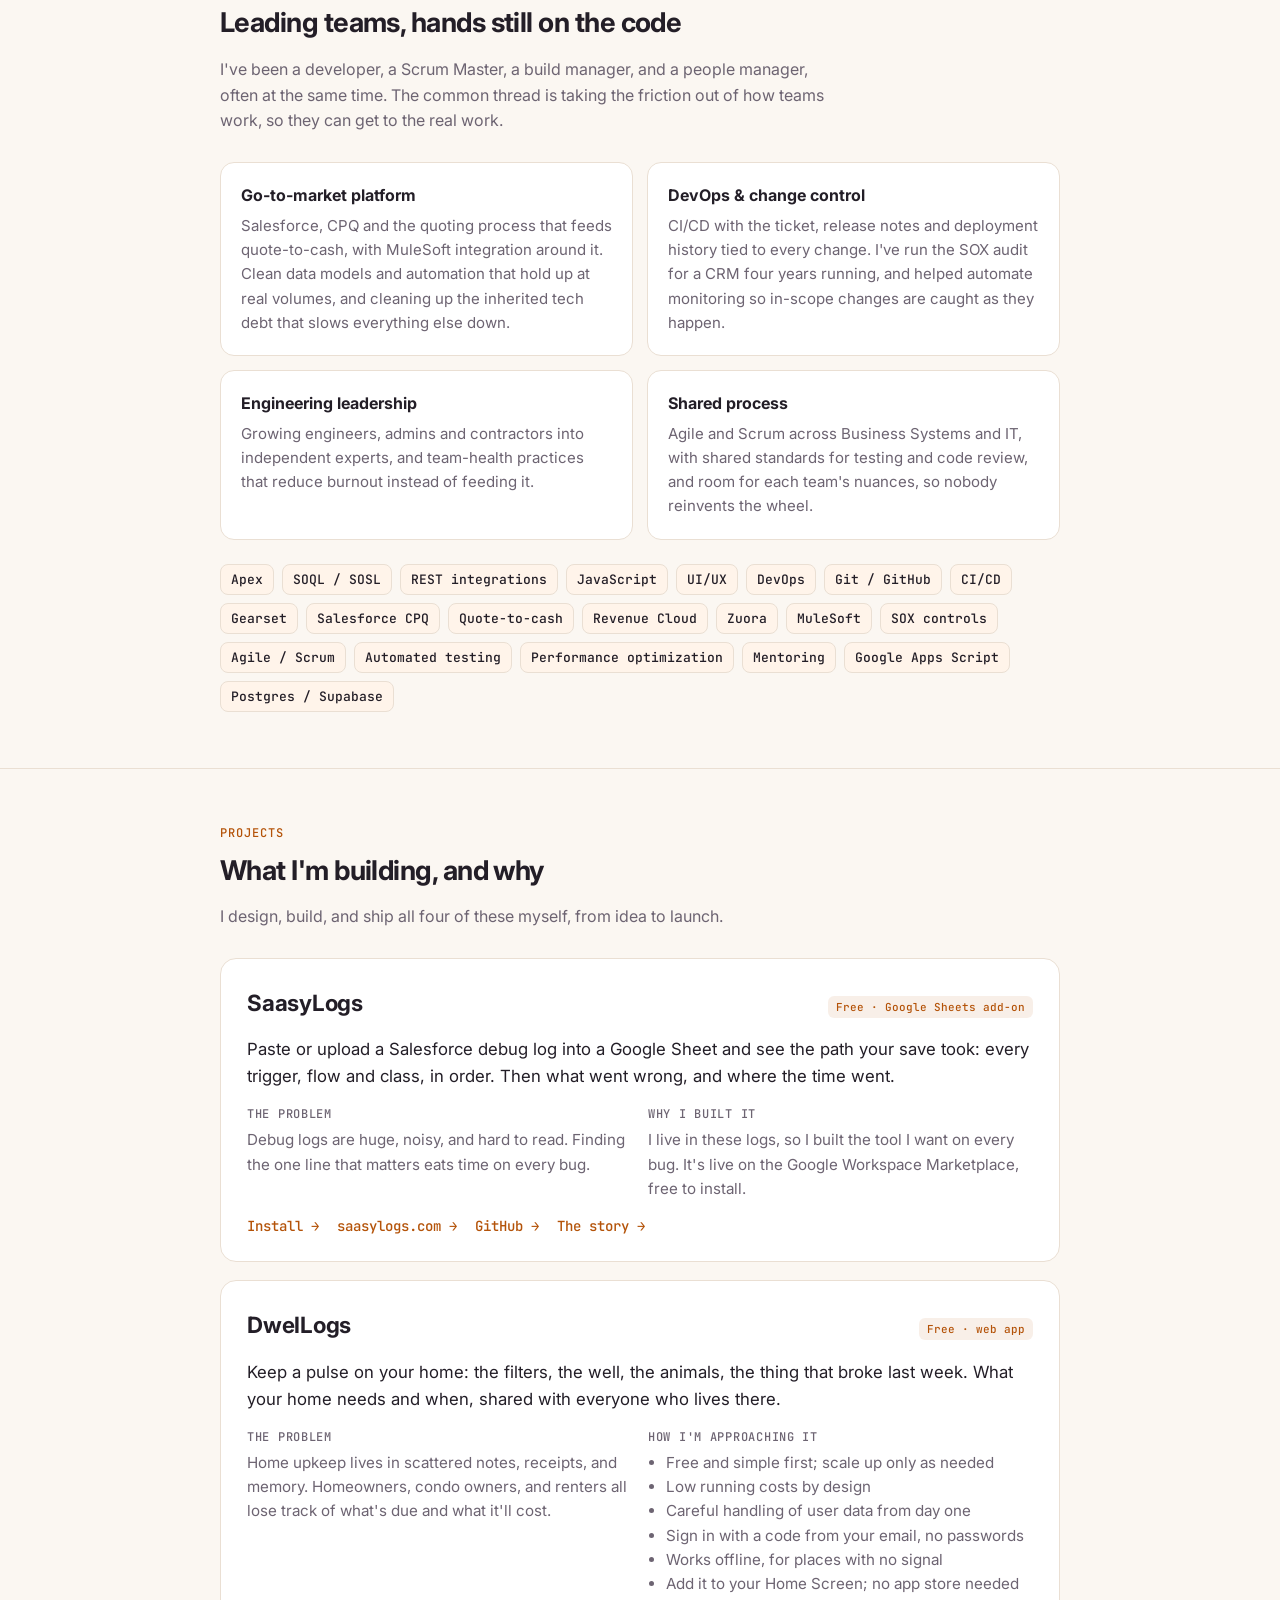
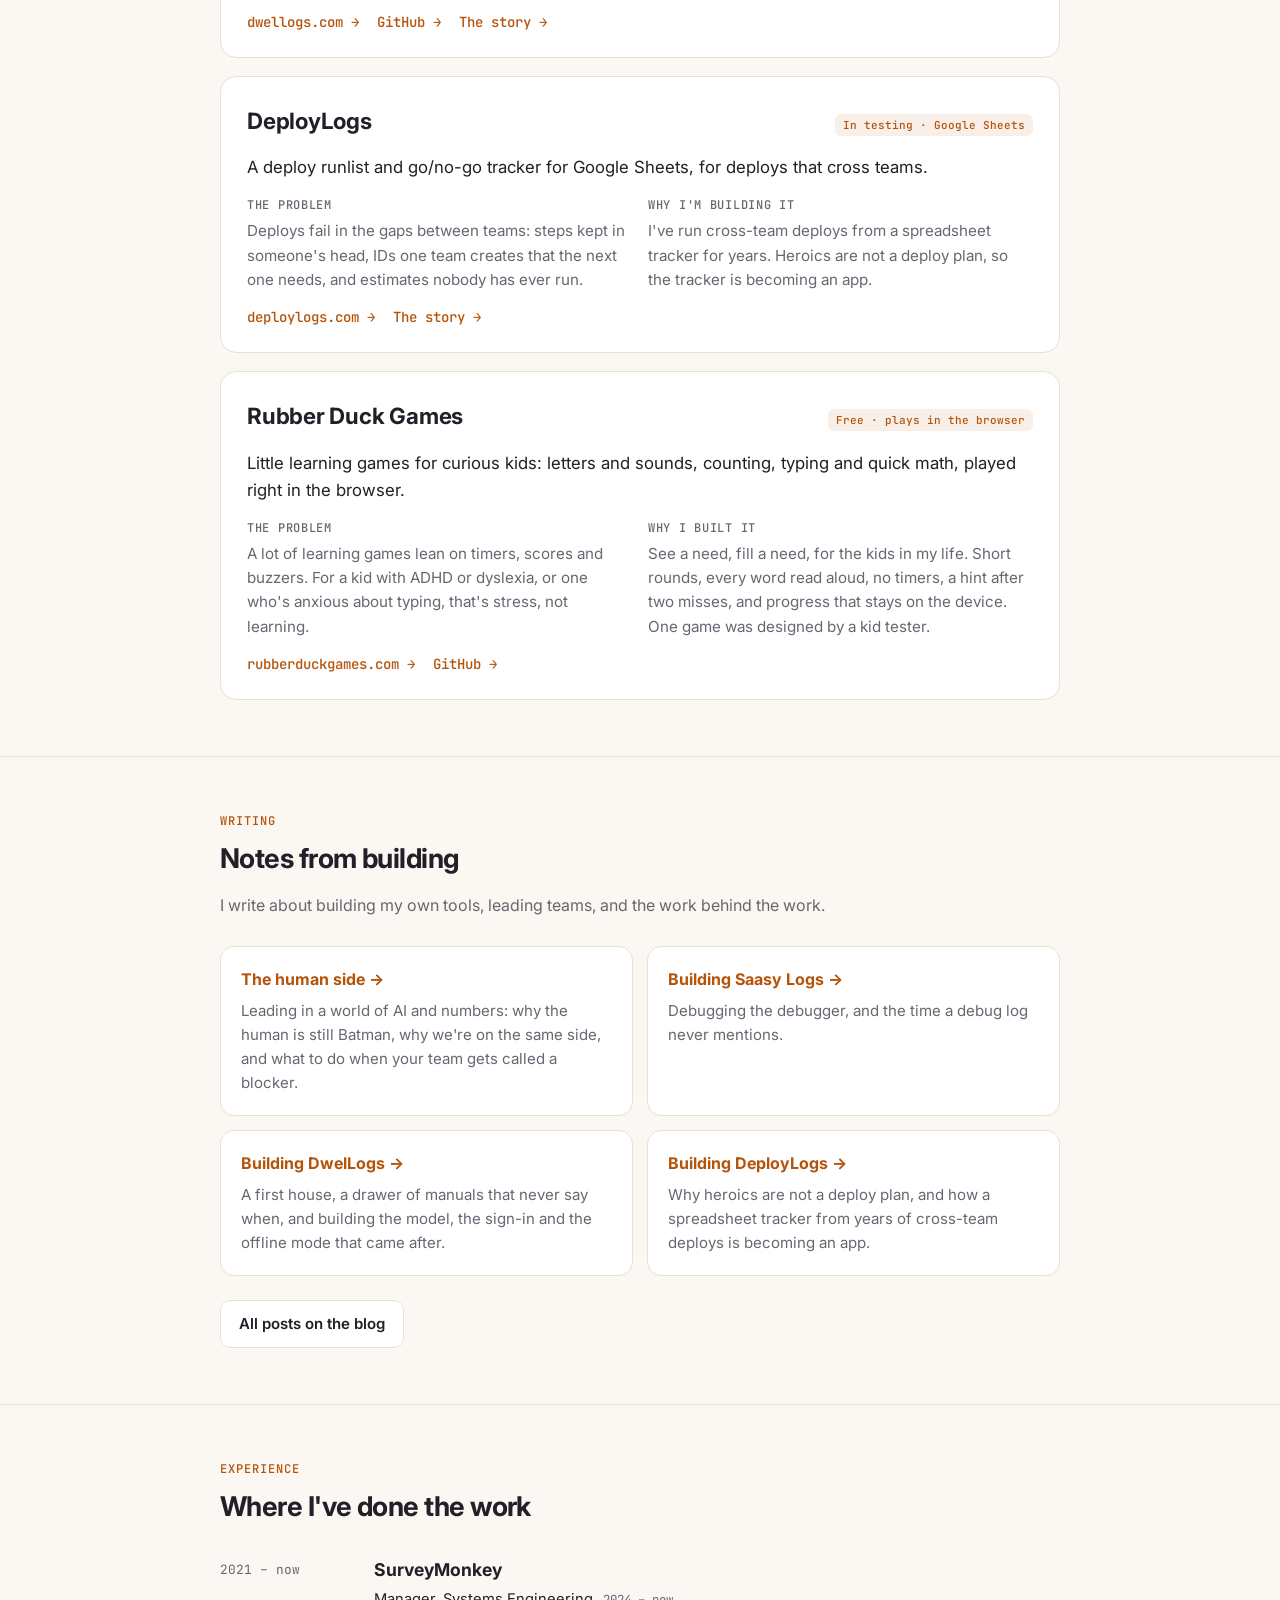
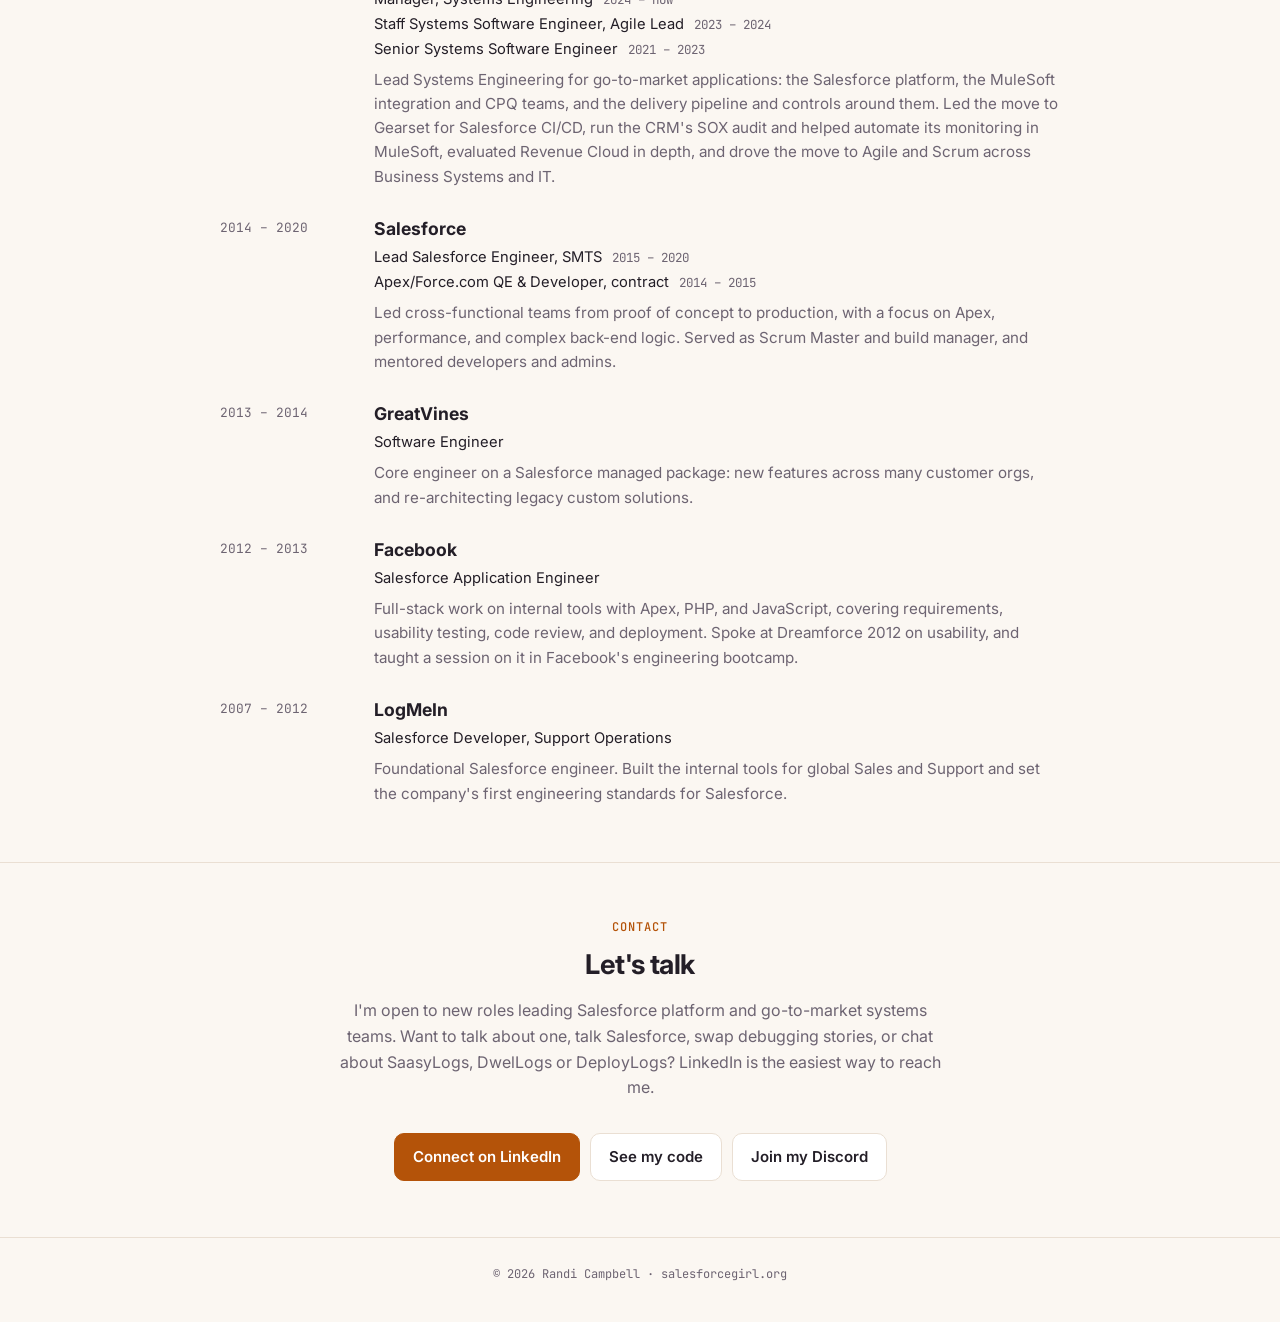
==== commit 9625455f: "SaasyLogs is live: install link on the project card The card still said it wasn't on the Marketplace" ====
--- a/index.html
+++ b/index.html
@@ -196,10 +196,11 @@
               </div>
               <div>
                 <h4>Why I built it</h4>
-                <p>I live in these logs, so I built the tool I want on every bug. It isn't on the Workspace Marketplace yet; you can ask for access on the site.</p>
+                <p>I live in these logs, so I built the tool I want on every bug. It's live on the Google Workspace Marketplace, free to install.</p>
               </div>
             </div>
             <div class="project-links">
+              <a href="https://workspace.google.com/marketplace/app/saasy_logs/726192293541">Install →</a>
               <a href="https://saasylogs.com">saasylogs.com →</a>
               <a href="https://github.com/SaasyLogs">GitHub →</a>
               <a href="https://salesforcegirl.hashnode.dev/series/building-saasy-logs">The story →</a>
@@ -355,7 +356,7 @@
             <div>
               <h3>Facebook</h3>
               <p class="roles">Salesforce Application Engineer</p>
-              <p>Full-stack work on internal tools with Apex, PHP, and JavaScript, covering requirements, usability testing, code review, and deployment.</p>
+              <p>Full-stack work on internal tools with Apex, PHP, and JavaScript, covering requirements, usability testing, code review, and deployment. Spoke at Dreamforce 2012 on usability, and taught a session on it in Facebook's engineering bootcamp.</p>
             </div>
           </div>
           <div class="job">
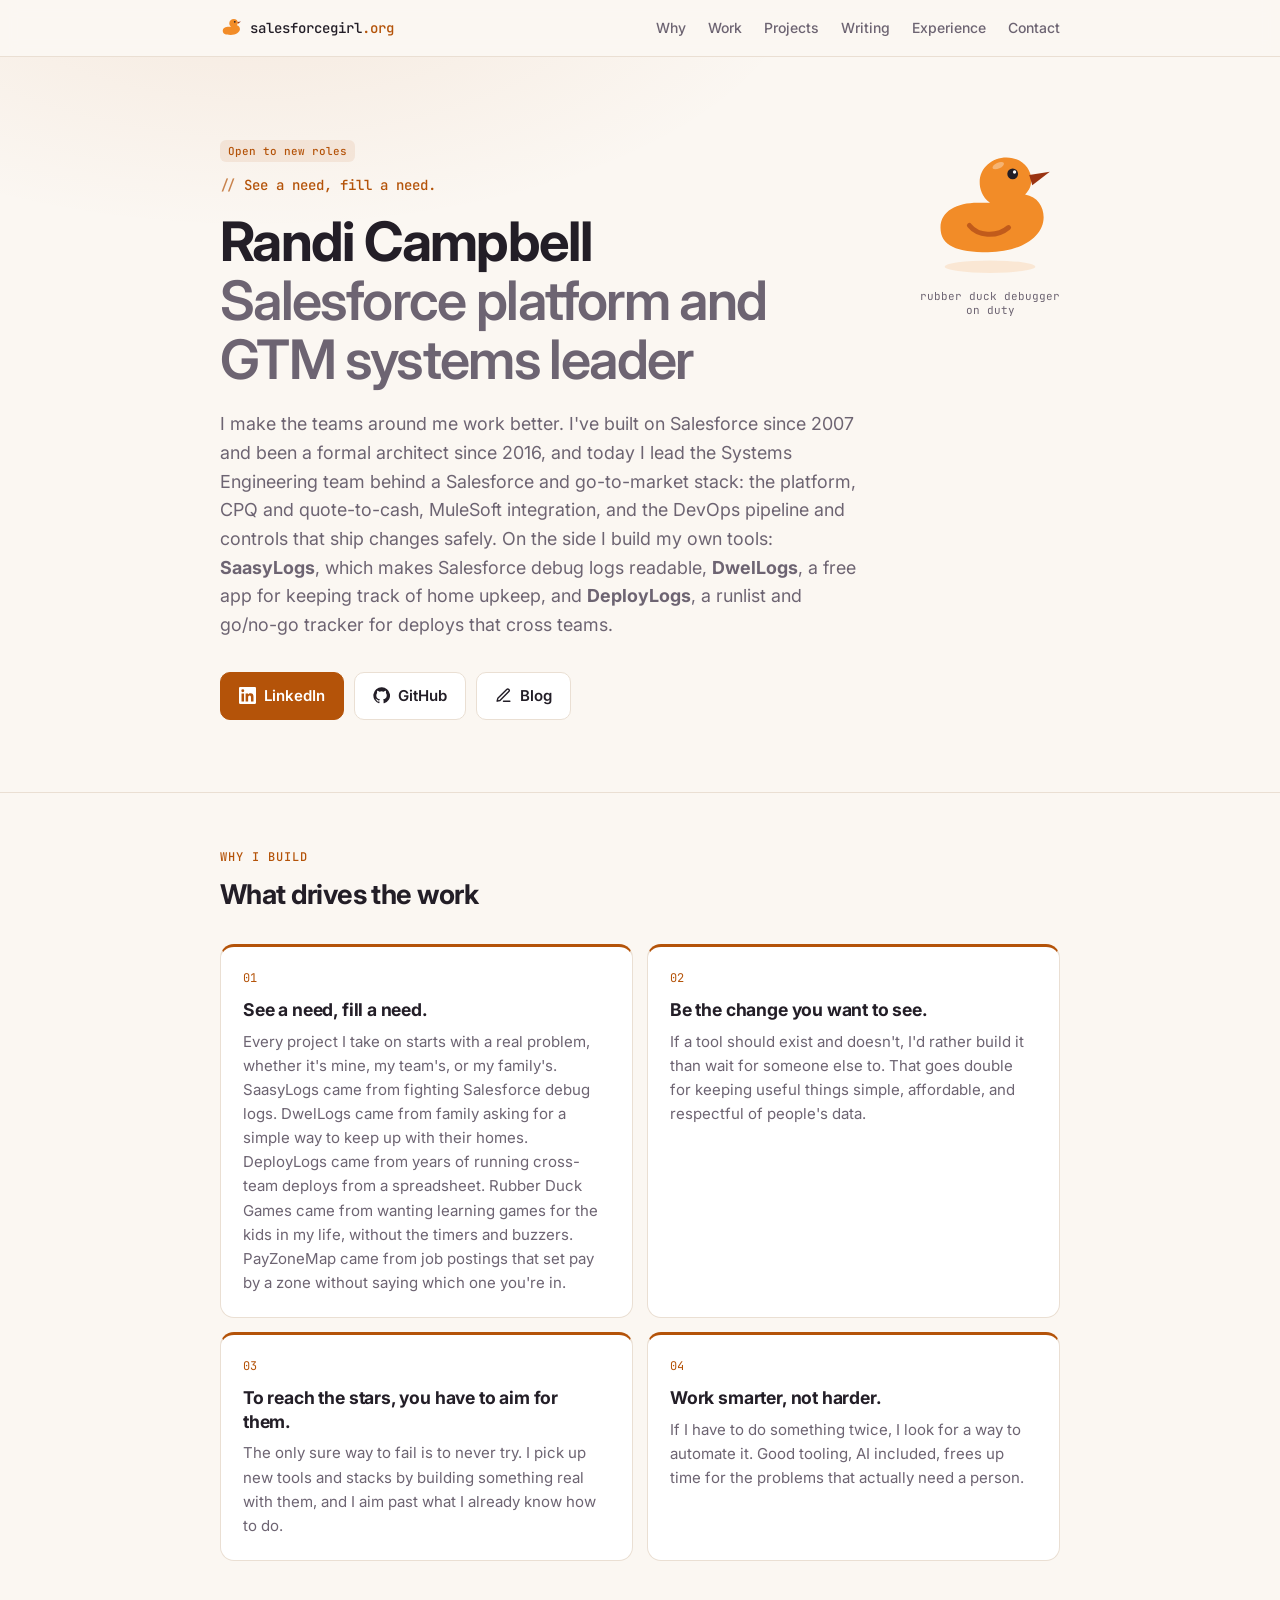
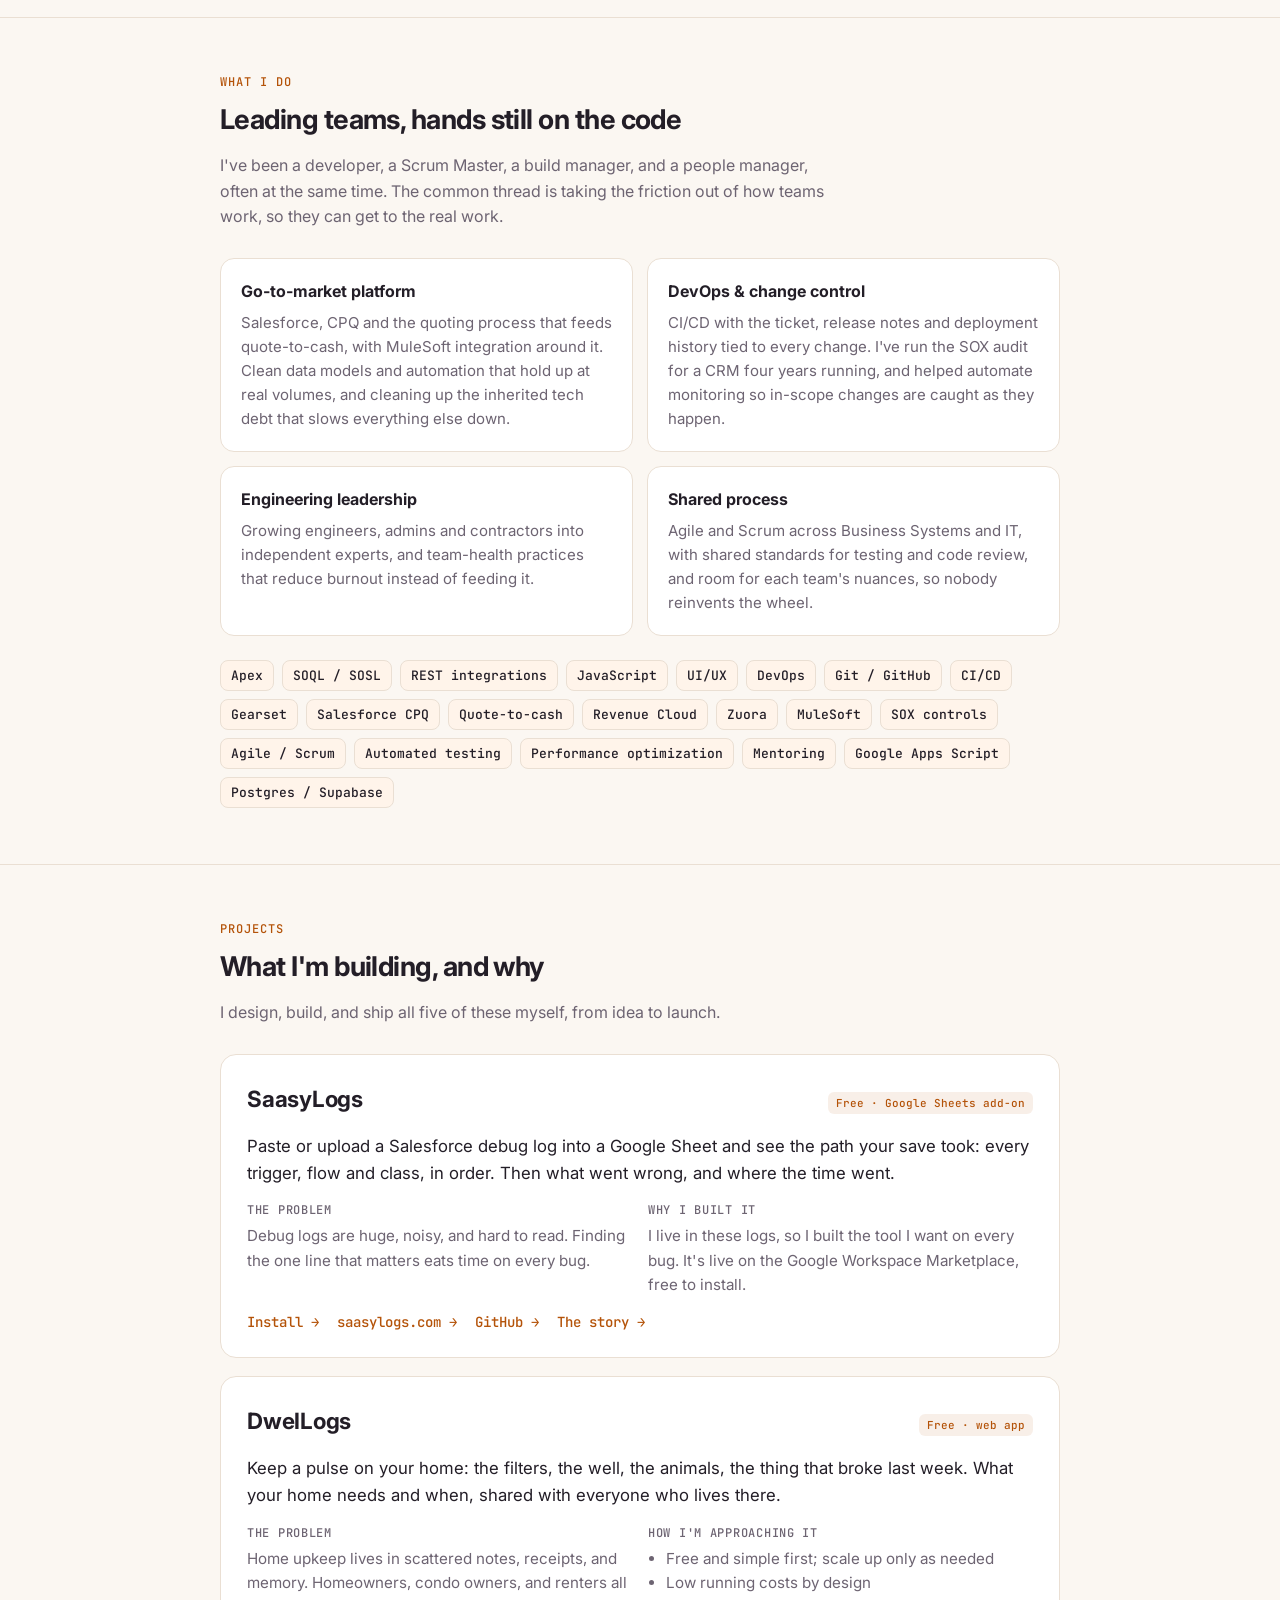
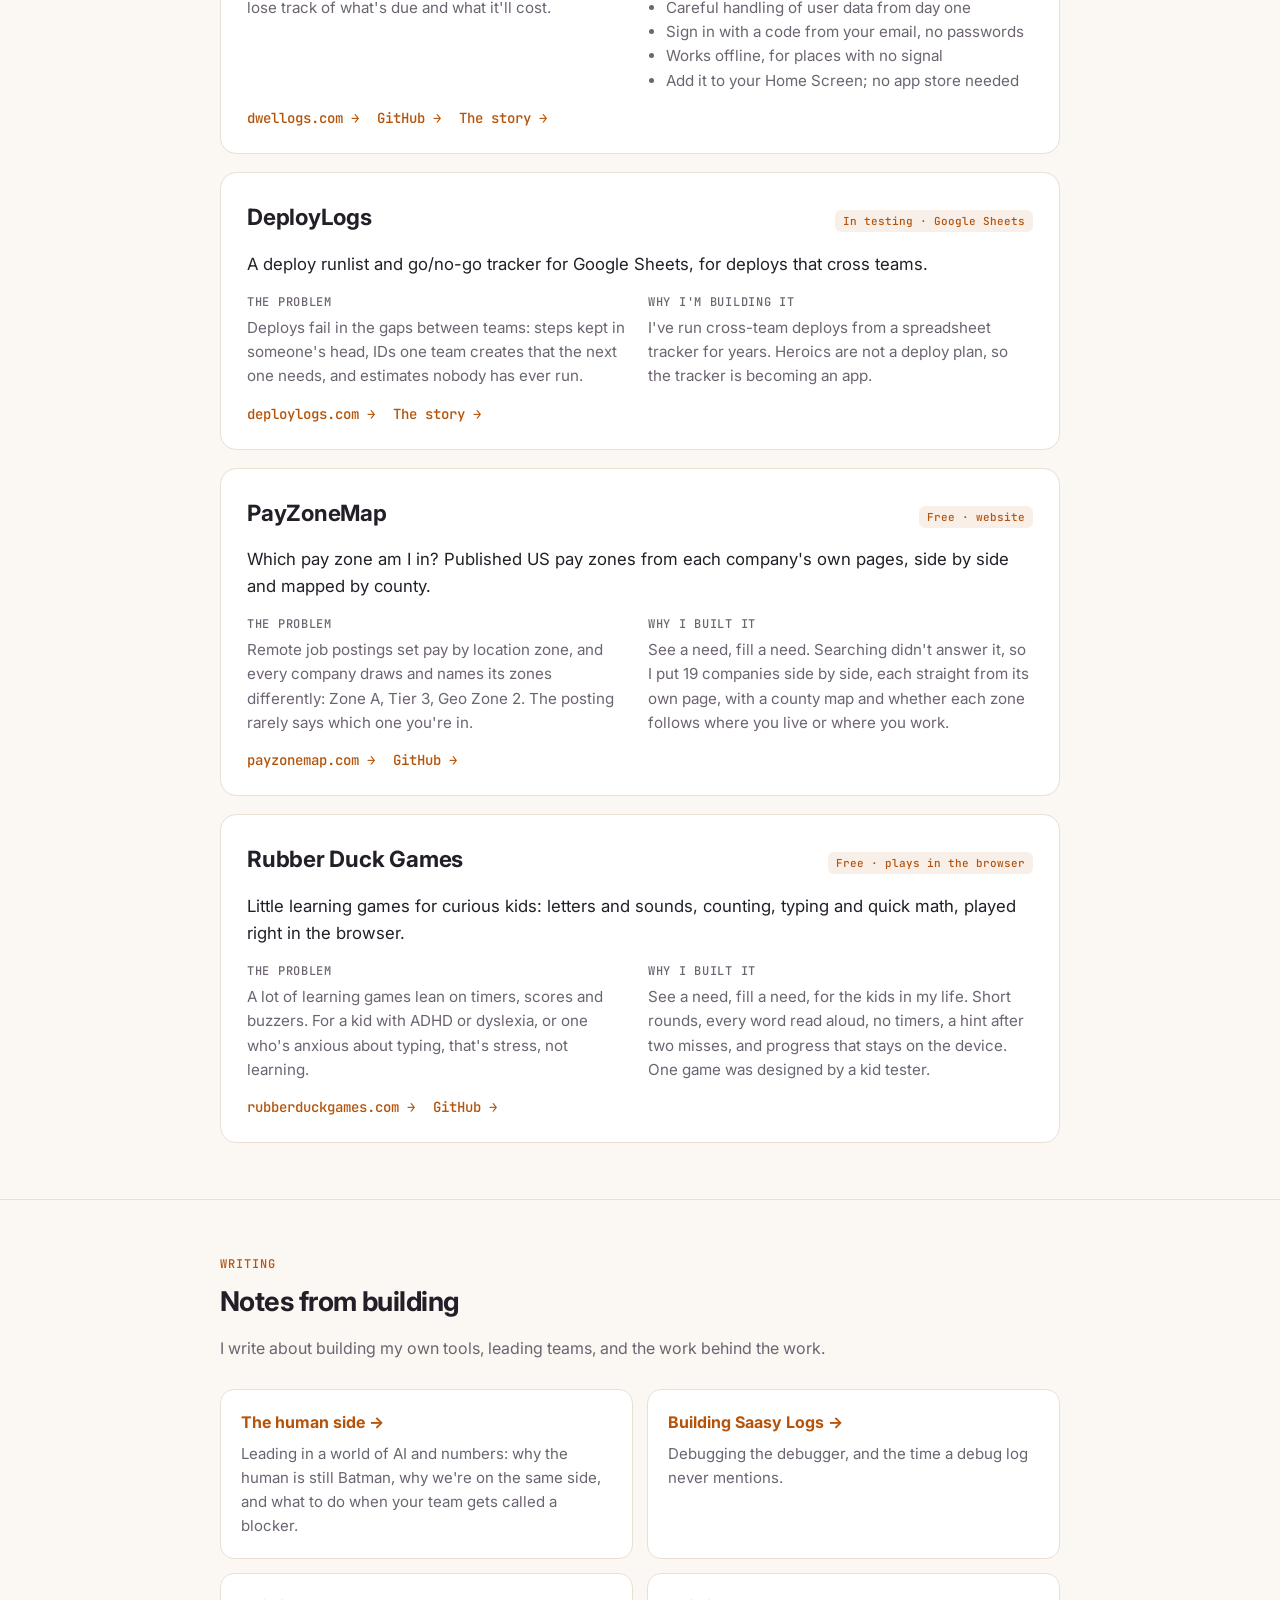
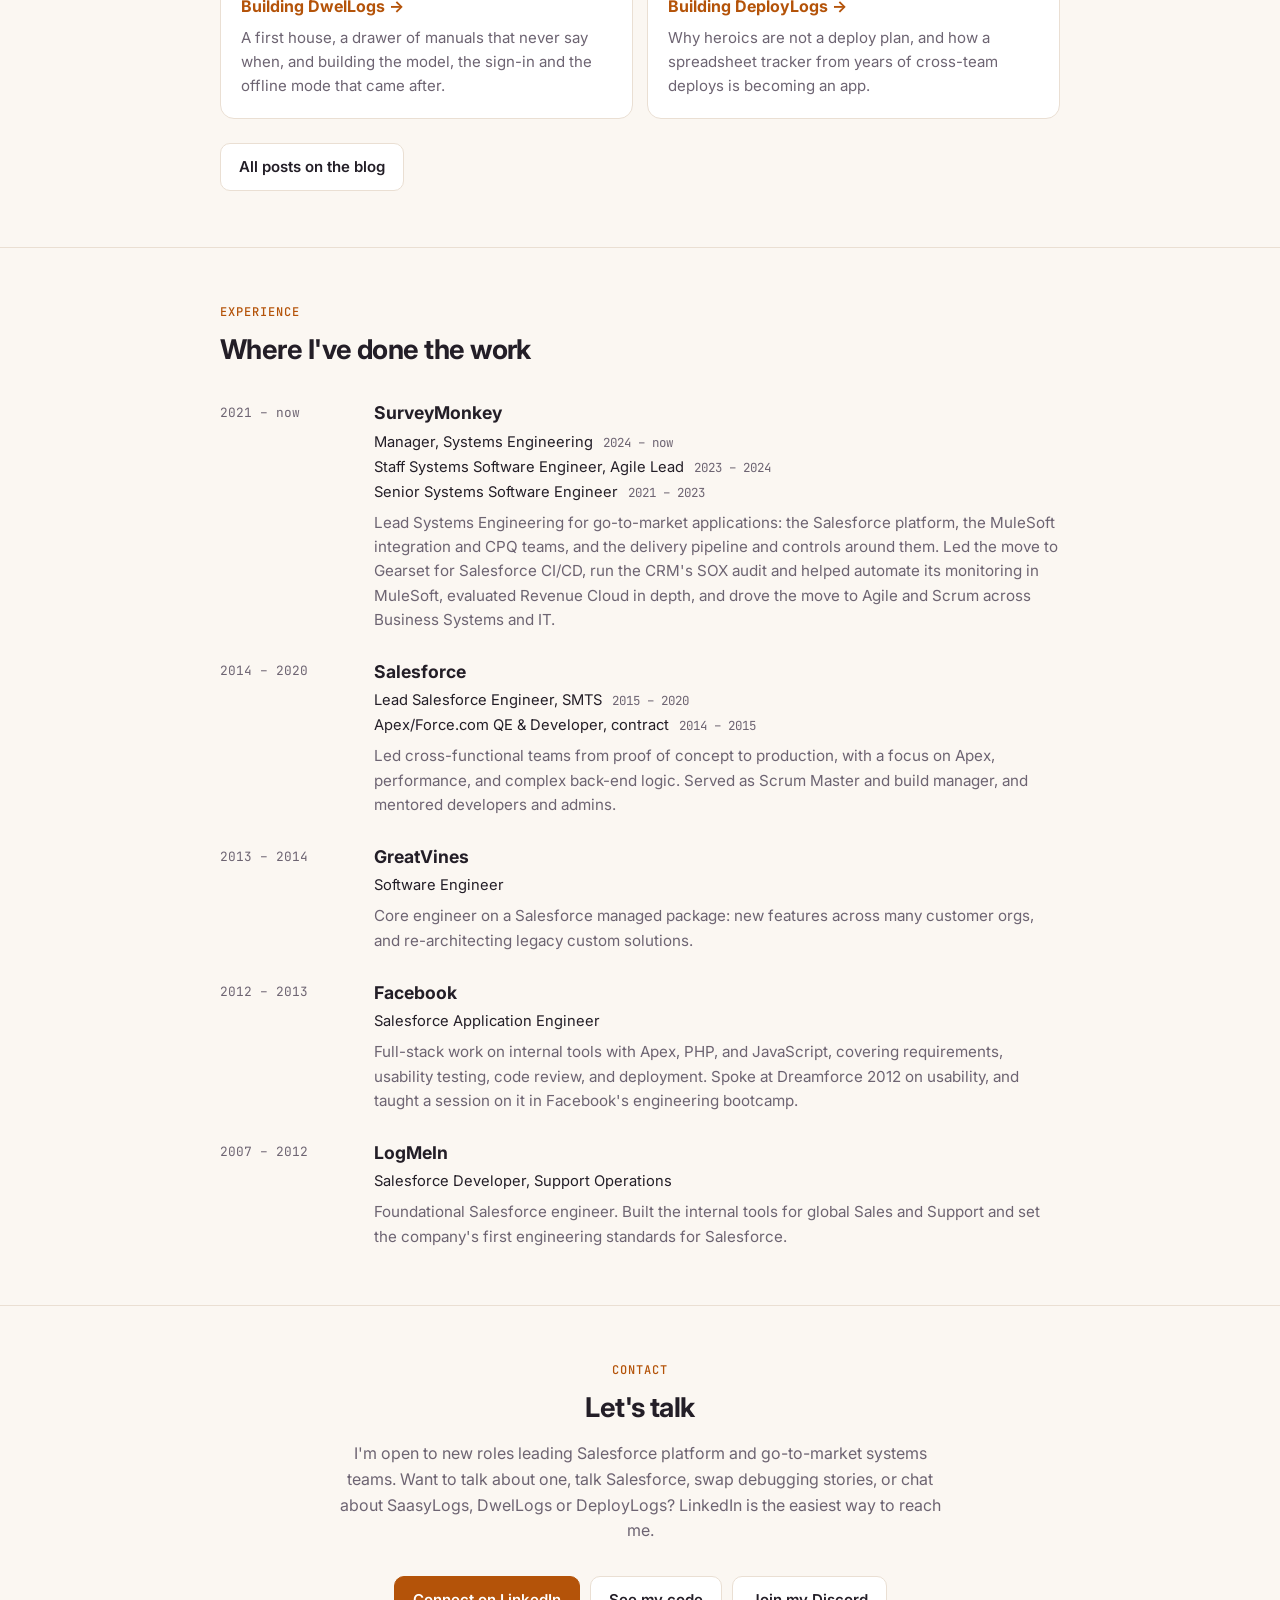
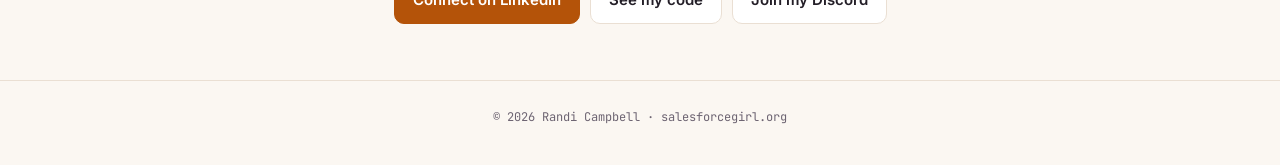
==== commit e12c8328: "Add PayZoneMap and Rubber Duck Games to Projects, Why I build and the README Co-Authored-By: Claude " ====
--- a/index.html
+++ b/index.html
@@ -98,7 +98,7 @@
           <div class="principle">
             <div class="num mono">01</div>
             <h3>See a need, fill a need.</h3>
-            <p>Every project I take on starts with a real problem, whether it's mine, my team's, or my family's. SaasyLogs came from fighting Salesforce debug logs. DwelLogs came from family asking for a simple way to keep up with their homes. DeployLogs came from years of running cross-team deploys from a spreadsheet.</p>
+            <p>Every project I take on starts with a real problem, whether it's mine, my team's, or my family's. SaasyLogs came from fighting Salesforce debug logs. DwelLogs came from family asking for a simple way to keep up with their homes. DeployLogs came from years of running cross-team deploys from a spreadsheet. Rubber Duck Games came from wanting learning games for the kids in my life, without the timers and buzzers. PayZoneMap came from job postings that set pay by a zone without saying which one you're in.</p>
           </div>
           <div class="principle">
             <div class="num mono">02</div>
@@ -179,7 +179,7 @@
       <div class="wrap">
         <div class="eyebrow">Projects</div>
         <h2>What I'm building, and why</h2>
-        <p class="section-lede">I design, build, and ship all four of these myself, from idea to launch.</p>
+        <p class="section-lede">I design, build, and ship all five of these myself, from idea to launch.</p>
 
         <div class="projects">
           <article class="project">
@@ -257,6 +257,29 @@
             <div class="project-links">
               <a href="https://deploylogs.com">deploylogs.com →</a>
               <a href="https://salesforcegirl.hashnode.dev/heroics-are-not-a-deploy-plan">The story →</a>
+            </div>
+          </article>
+
+          <article class="project">
+            <div class="project-head">
+              <h3>PayZoneMap</h3>
+              <span class="badge">Free · website</span>
+            </div>
+            <!-- Pitch follows payzonemap.com's own line. Live since 23 Nov 2026. -->
+            <p class="pitch">Which pay zone am I in? Published US pay zones from each company's own pages, side by side and mapped by county.</p>
+            <div class="pw">
+              <div>
+                <h4>The problem</h4>
+                <p>Remote job postings set pay by location zone, and every company draws and names its zones differently: Zone A, Tier 3, Geo Zone 2. The posting rarely says which one you're in.</p>
+              </div>
+              <div>
+                <h4>Why I built it</h4>
+                <p>See a need, fill a need. Searching didn't answer it, so I put 19 companies side by side, each straight from its own page, with a county map and whether each zone follows where you live or where you work.</p>
+              </div>
+            </div>
+            <div class="project-links">
+              <a href="https://payzonemap.com">payzonemap.com →</a>
+              <a href="https://github.com/PayZoneMap">GitHub →</a>
             </div>
           </article>
 
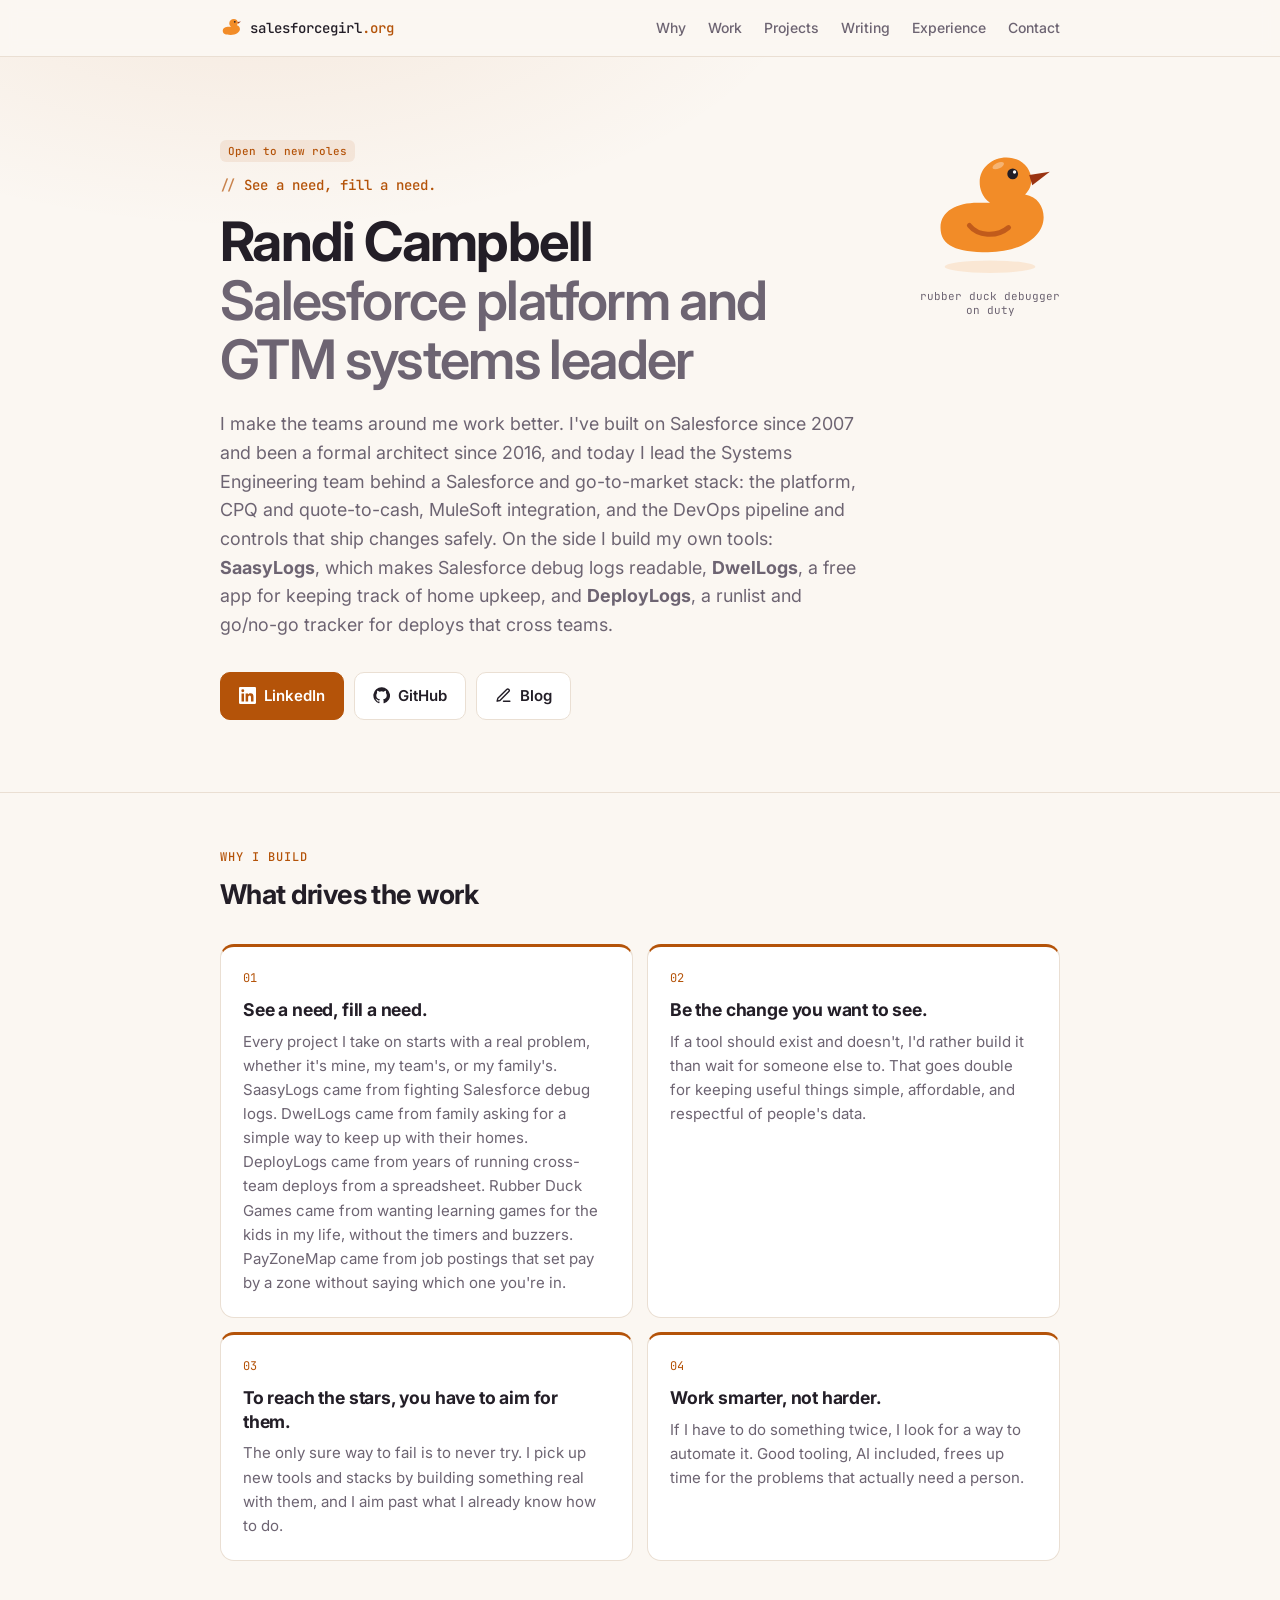
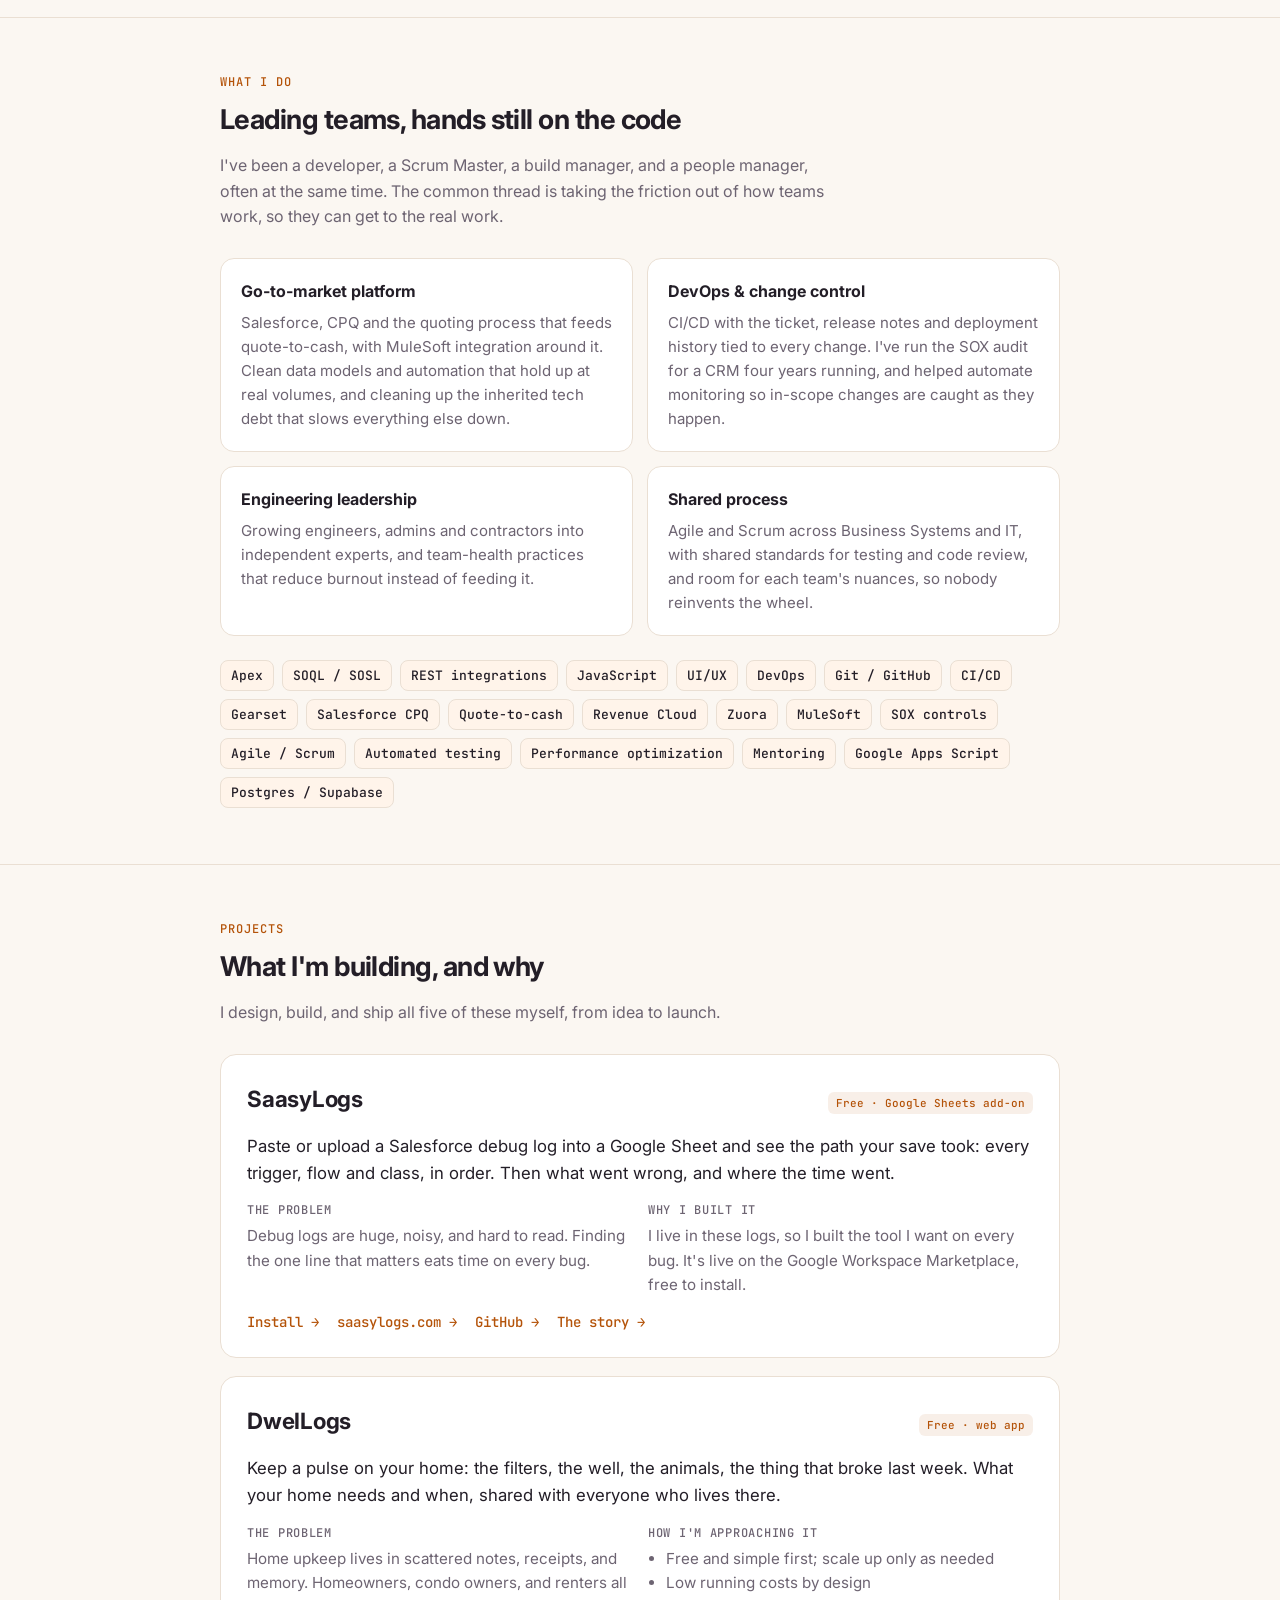
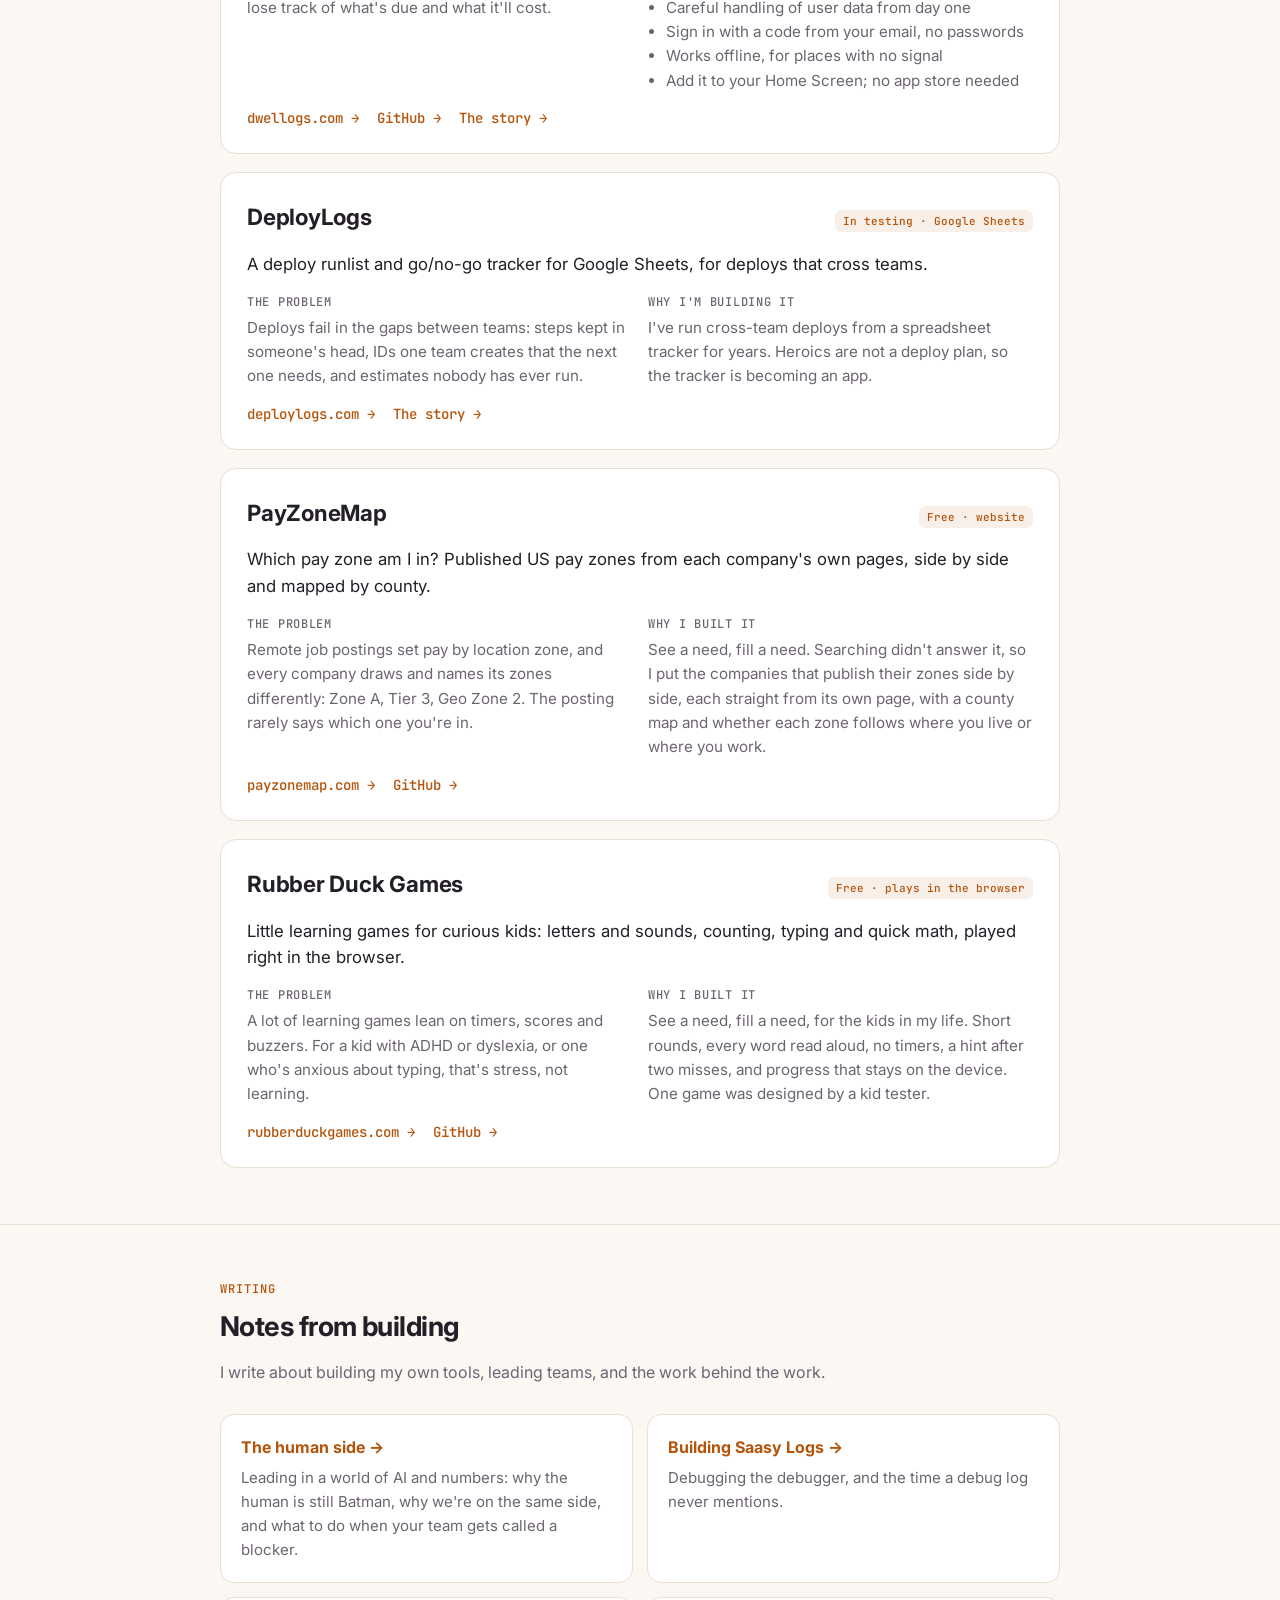
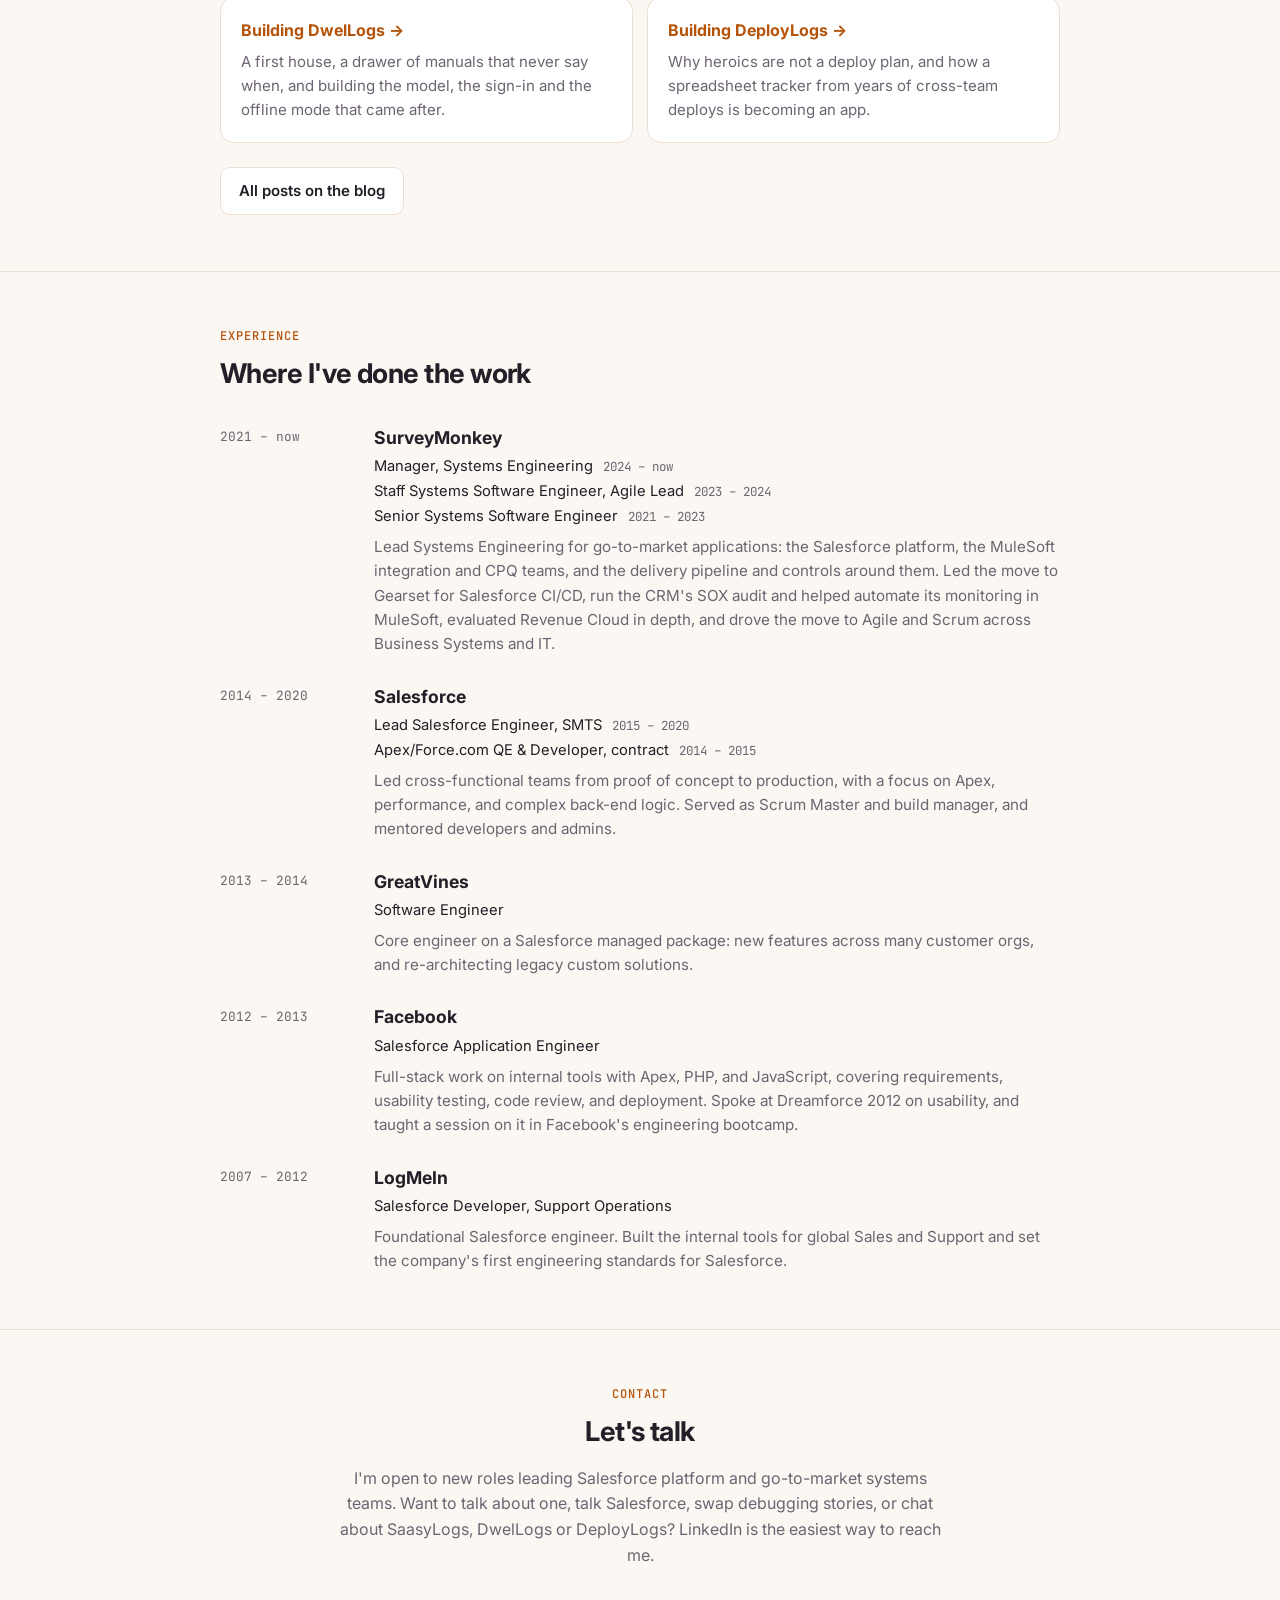
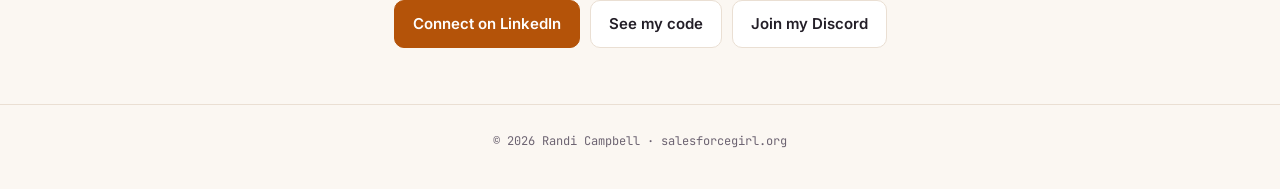
==== commit 2f35dc2a: "Drop the company count from the PayZoneMap card so it doesn't go stale Co-Authored-By: Claude Opus 5" ====
--- a/index.html
+++ b/index.html
@@ -274,7 +274,7 @@
               </div>
               <div>
                 <h4>Why I built it</h4>
-                <p>See a need, fill a need. Searching didn't answer it, so I put 19 companies side by side, each straight from its own page, with a county map and whether each zone follows where you live or where you work.</p>
+                <p>See a need, fill a need. Searching didn't answer it, so I put the companies that publish their zones side by side, each straight from its own page, with a county map and whether each zone follows where you live or where you work.</p>
               </div>
             </div>
             <div class="project-links">
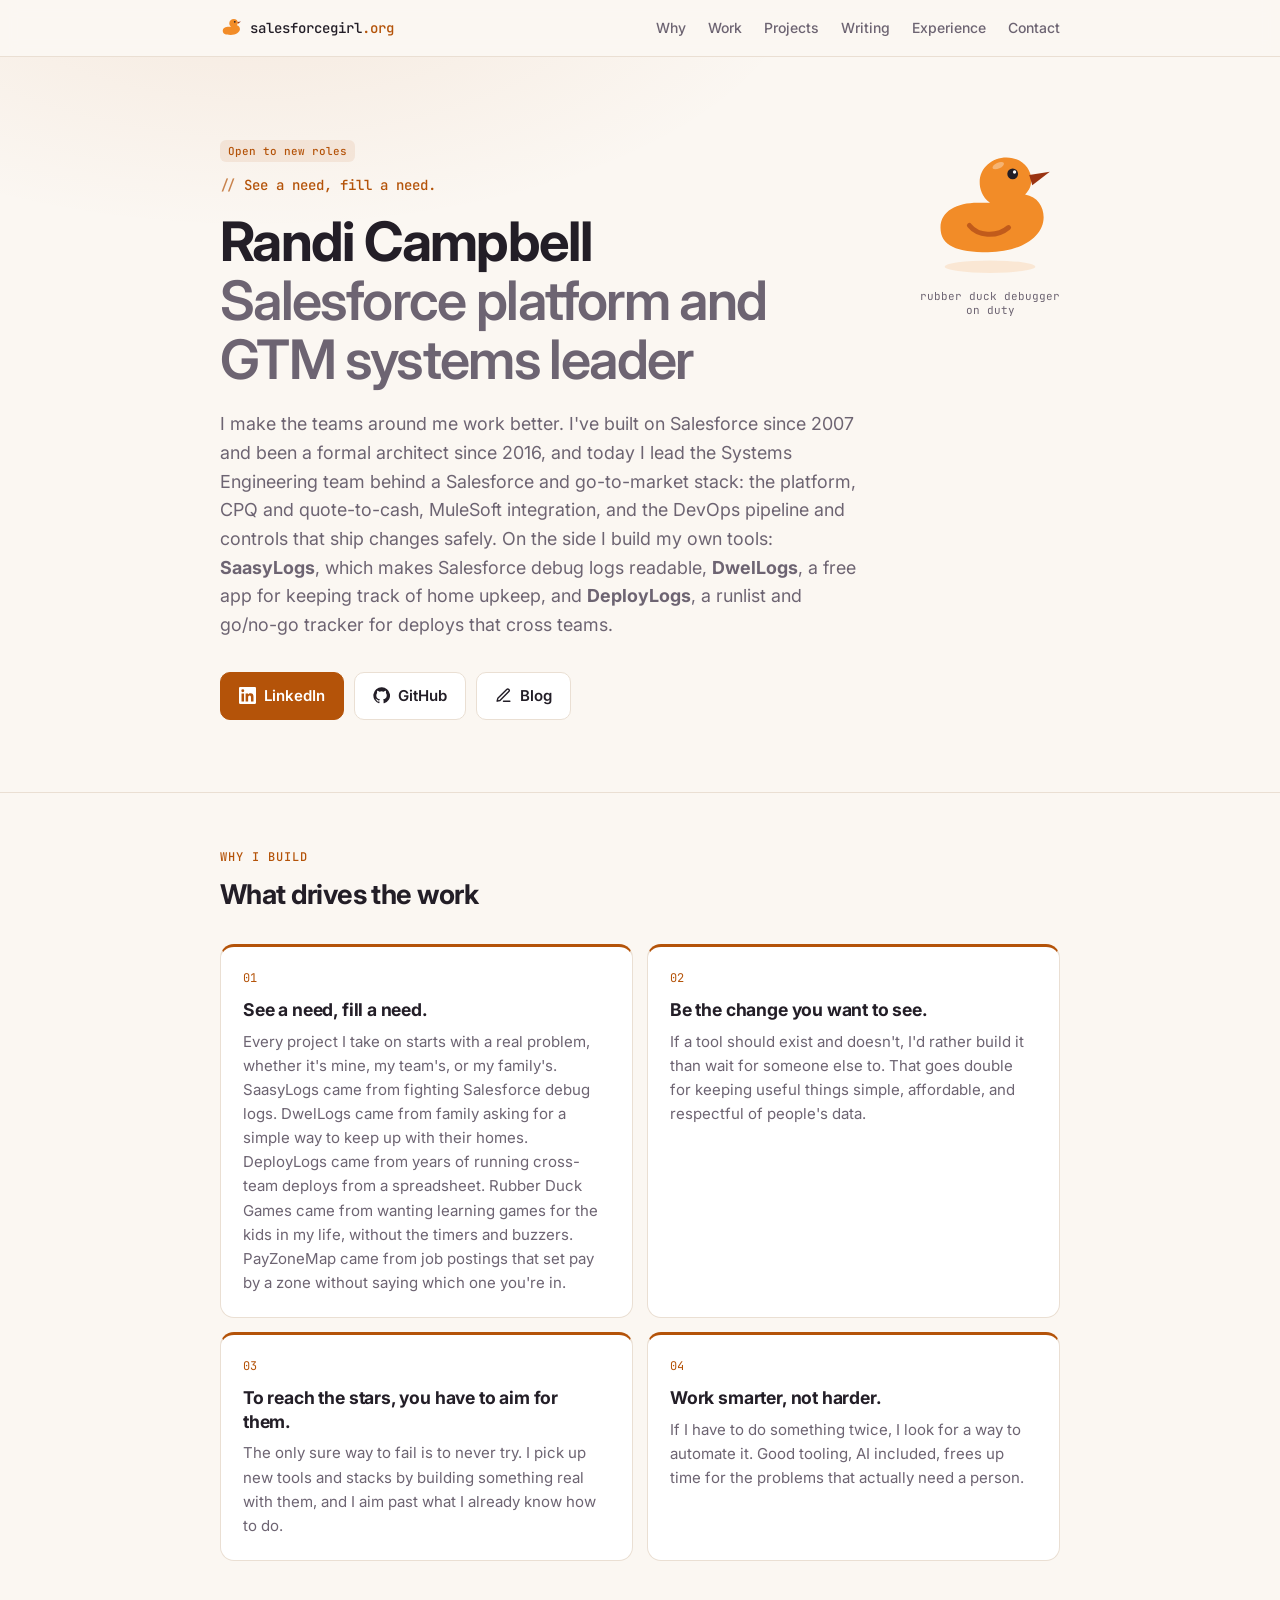
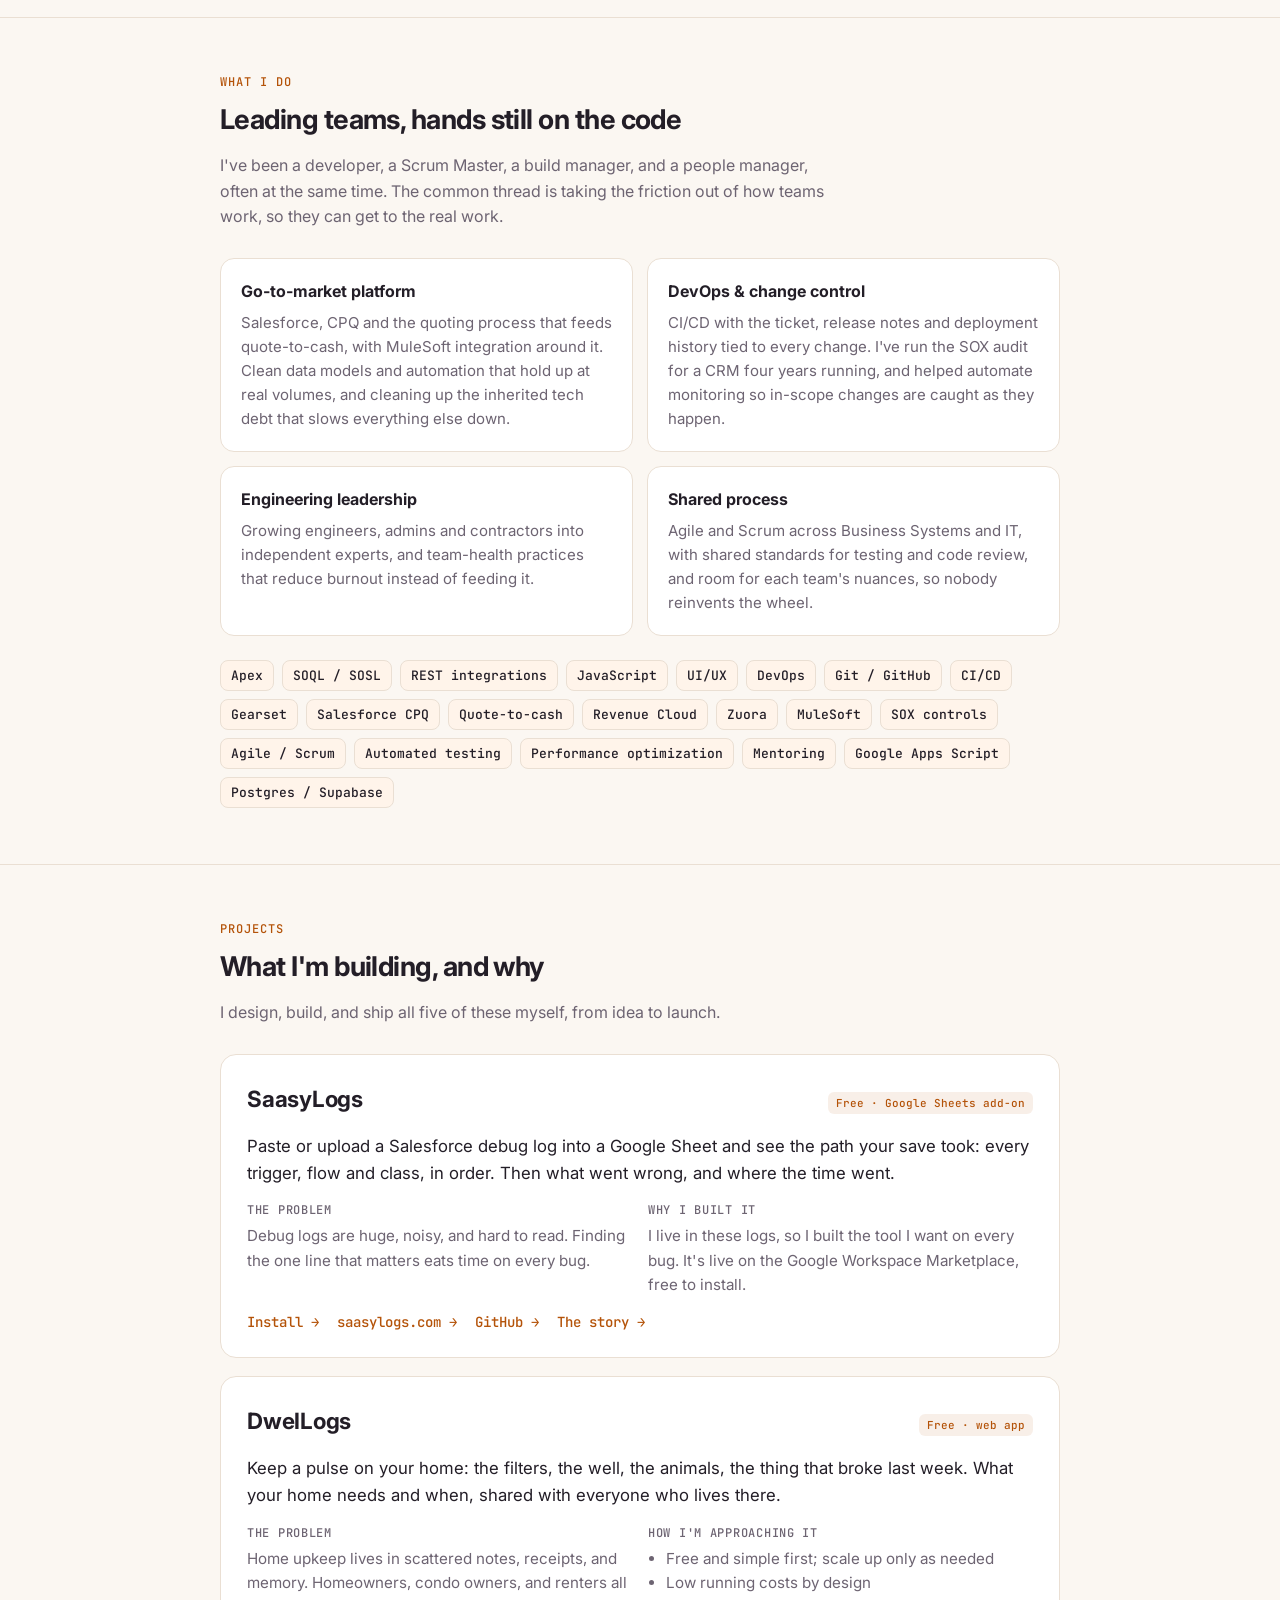
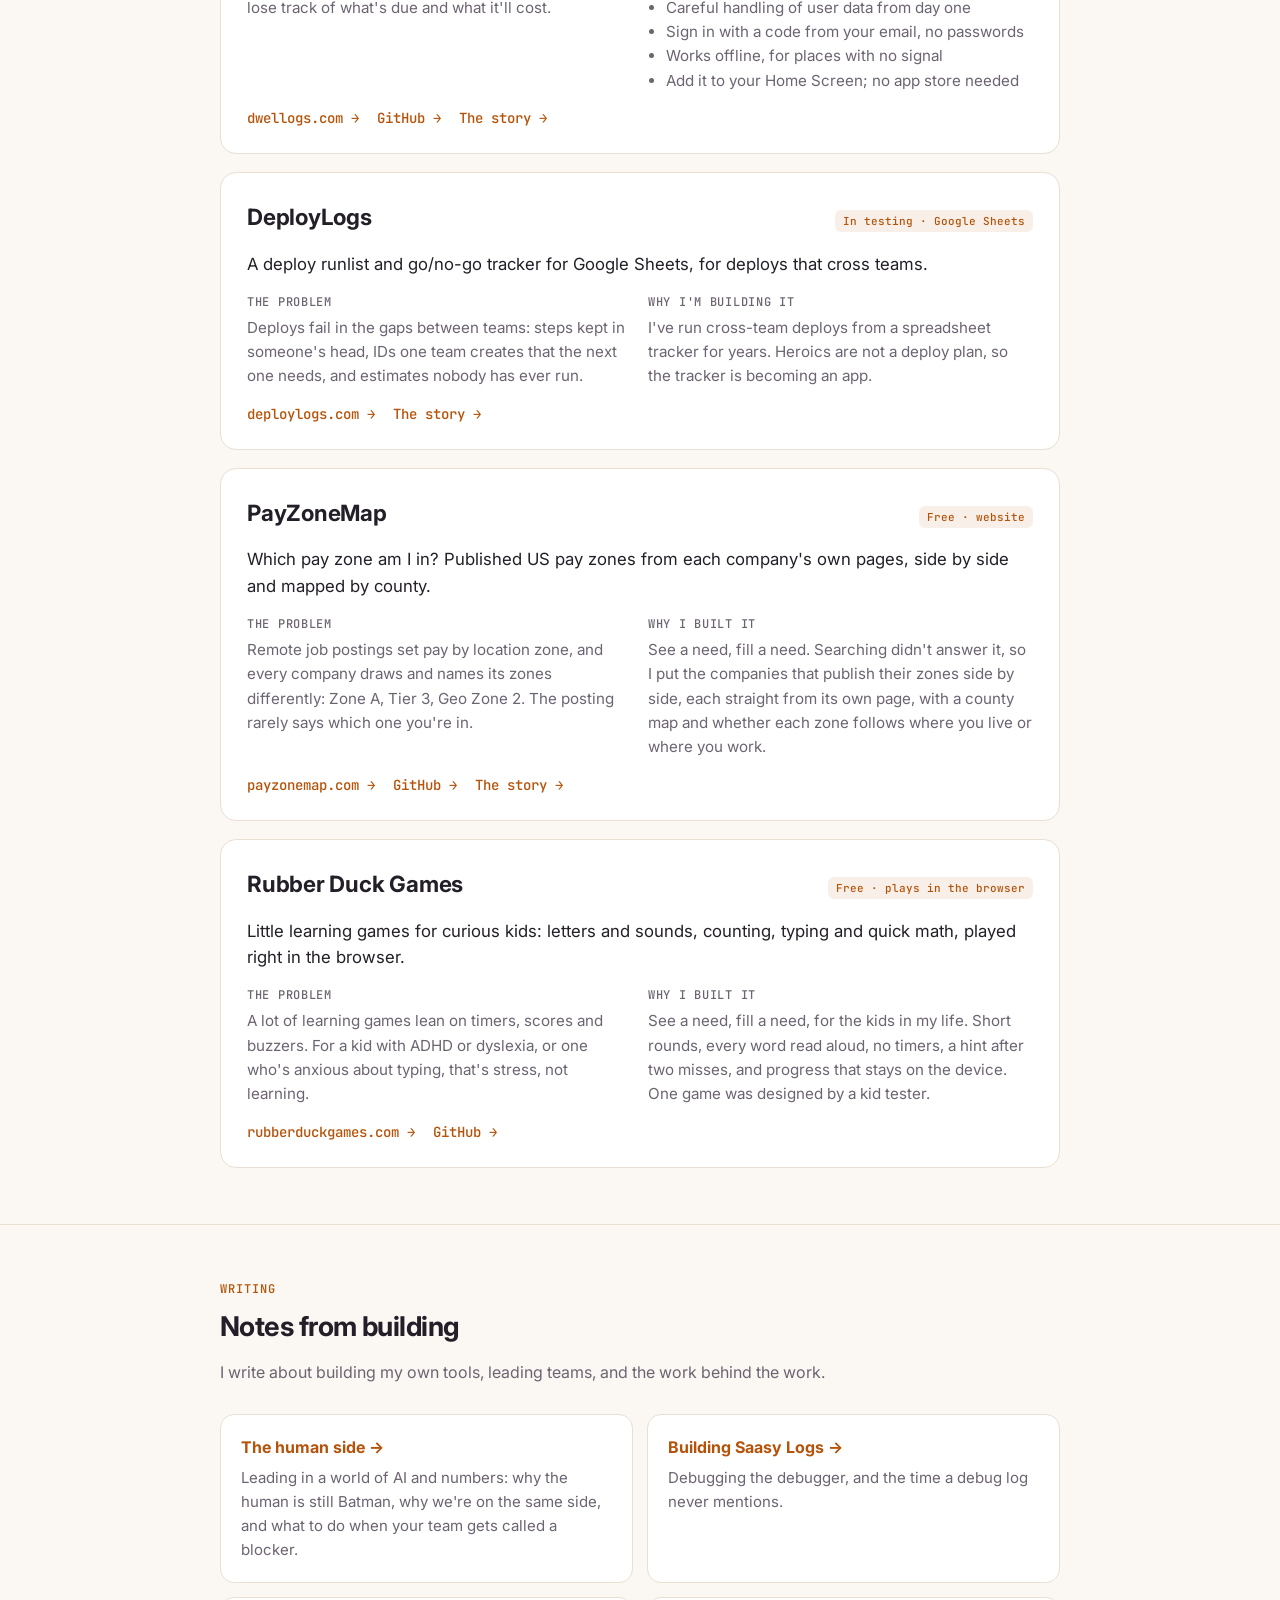
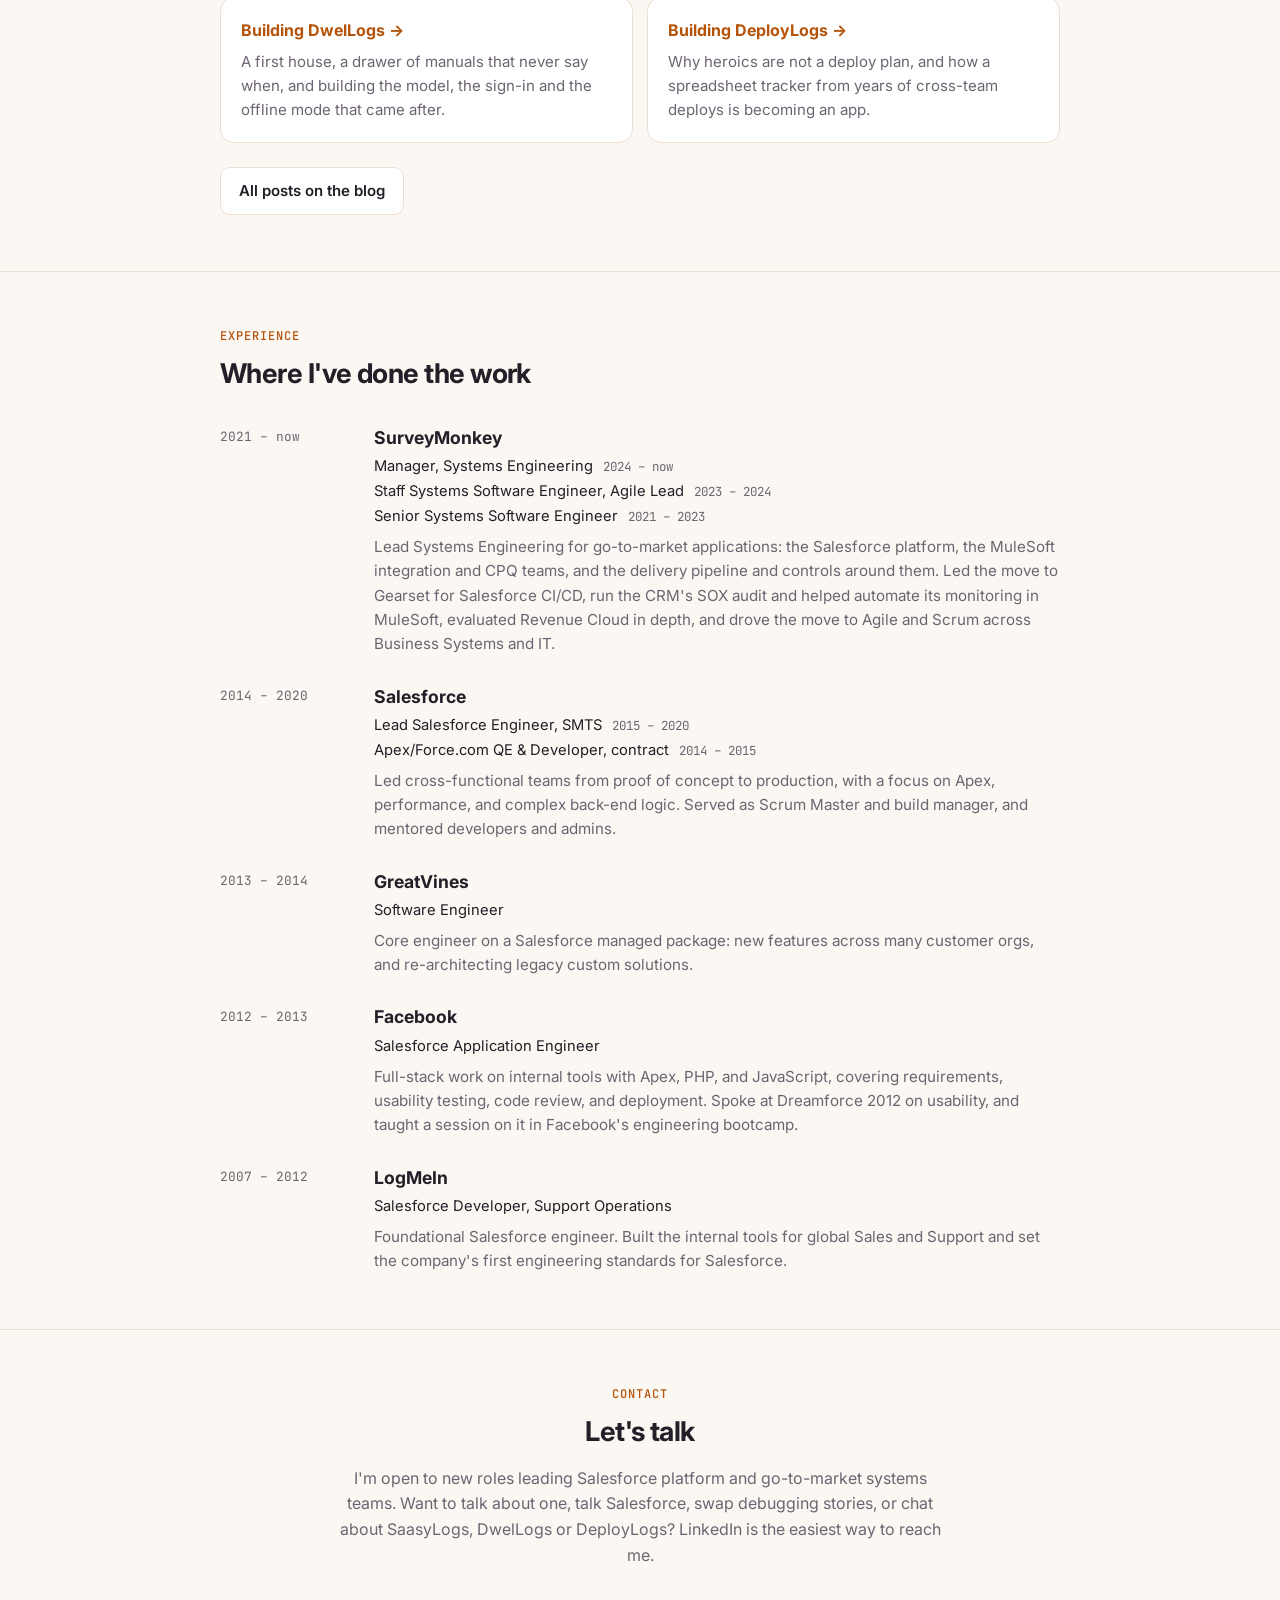
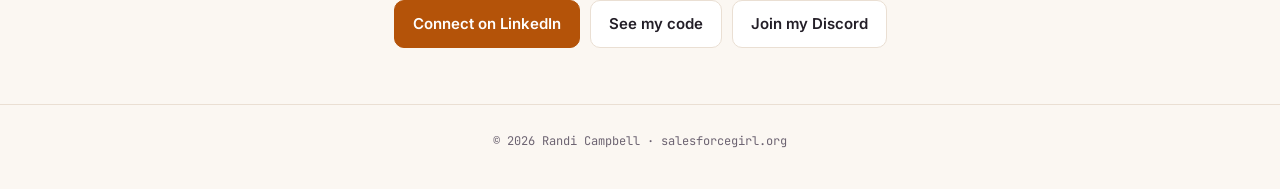
==== commit 4407be97: "Link the PayZoneMap card to its blog post Co-Authored-By: Claude Opus 5.5 <noreply@anthropic.com>" ====
--- a/index.html
+++ b/index.html
@@ -280,6 +280,7 @@
             <div class="project-links">
               <a href="https://payzonemap.com">payzonemap.com →</a>
               <a href="https://github.com/PayZoneMap">GitHub →</a>
+              <a href="https://salesforcegirl.hashnode.dev/zone-a-tier-3-geo-zone-2-which-one-am-i">The story →</a>
             </div>
           </article>
 
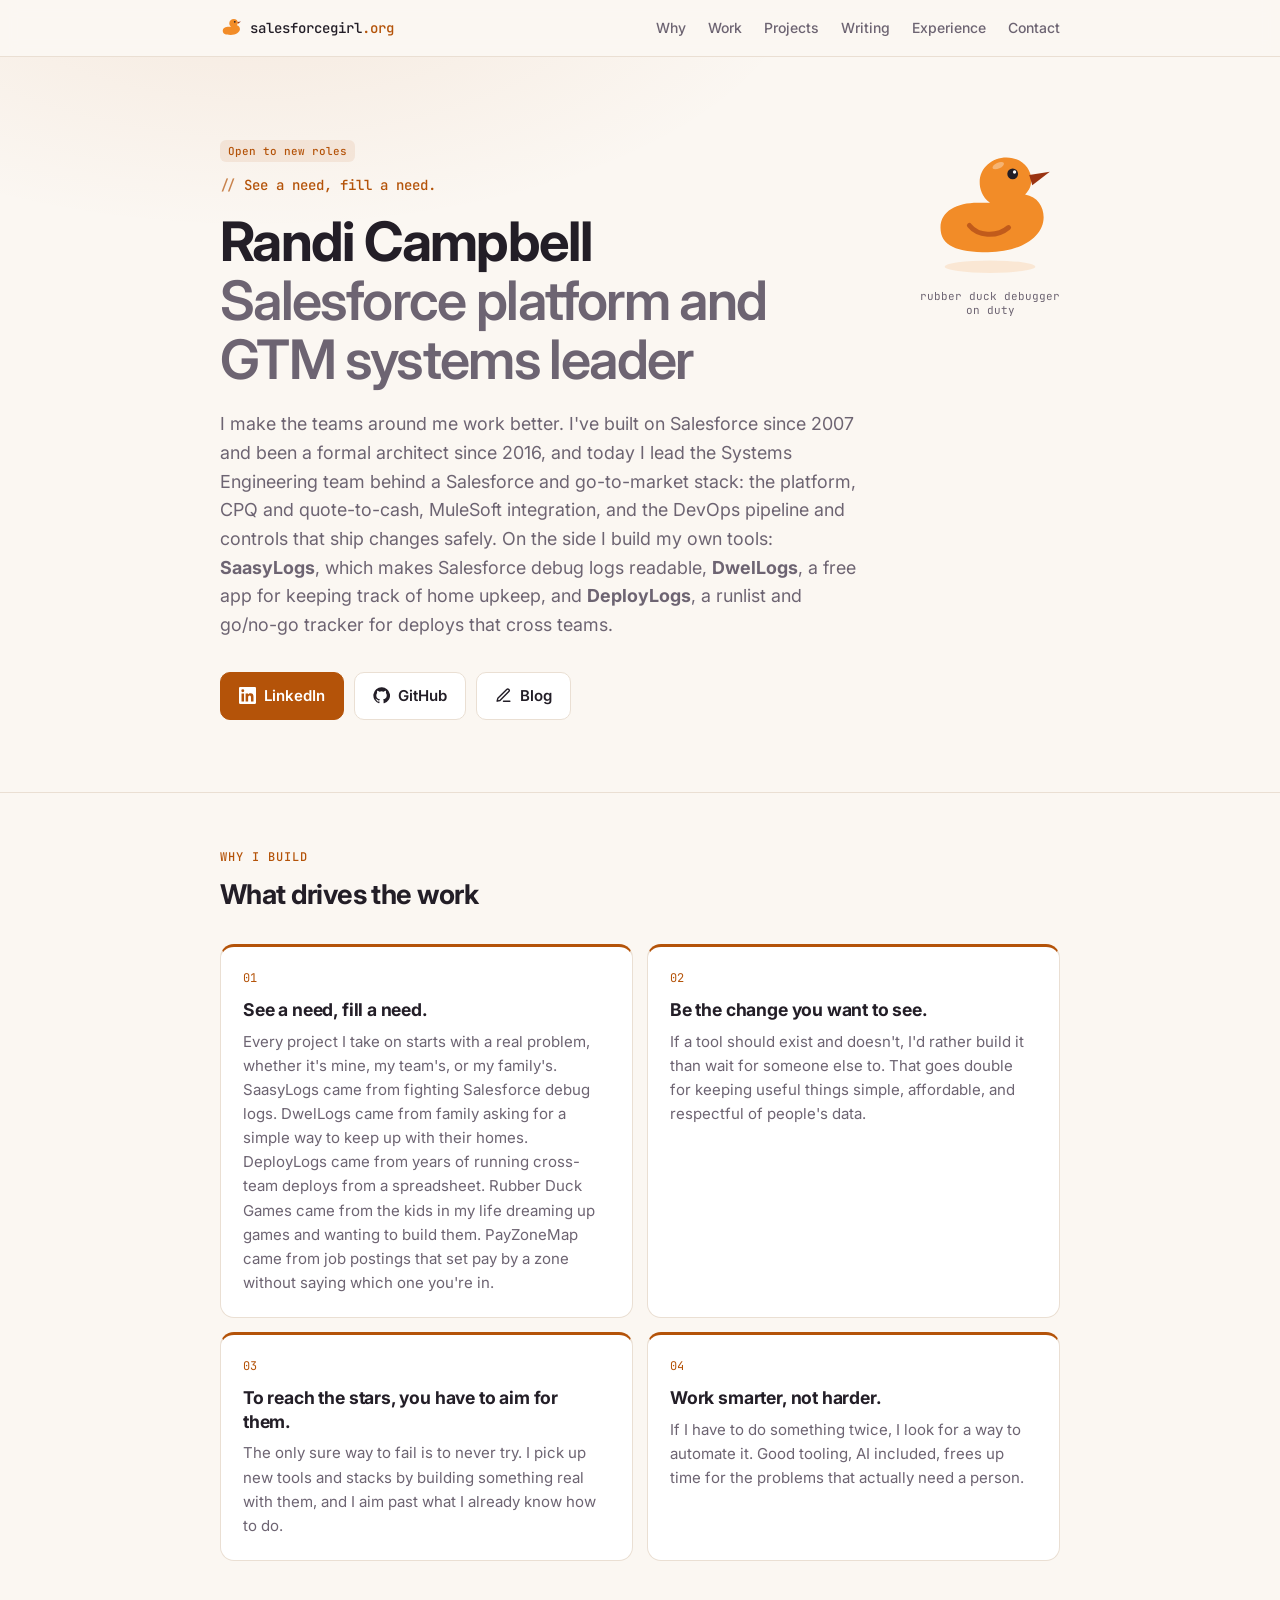
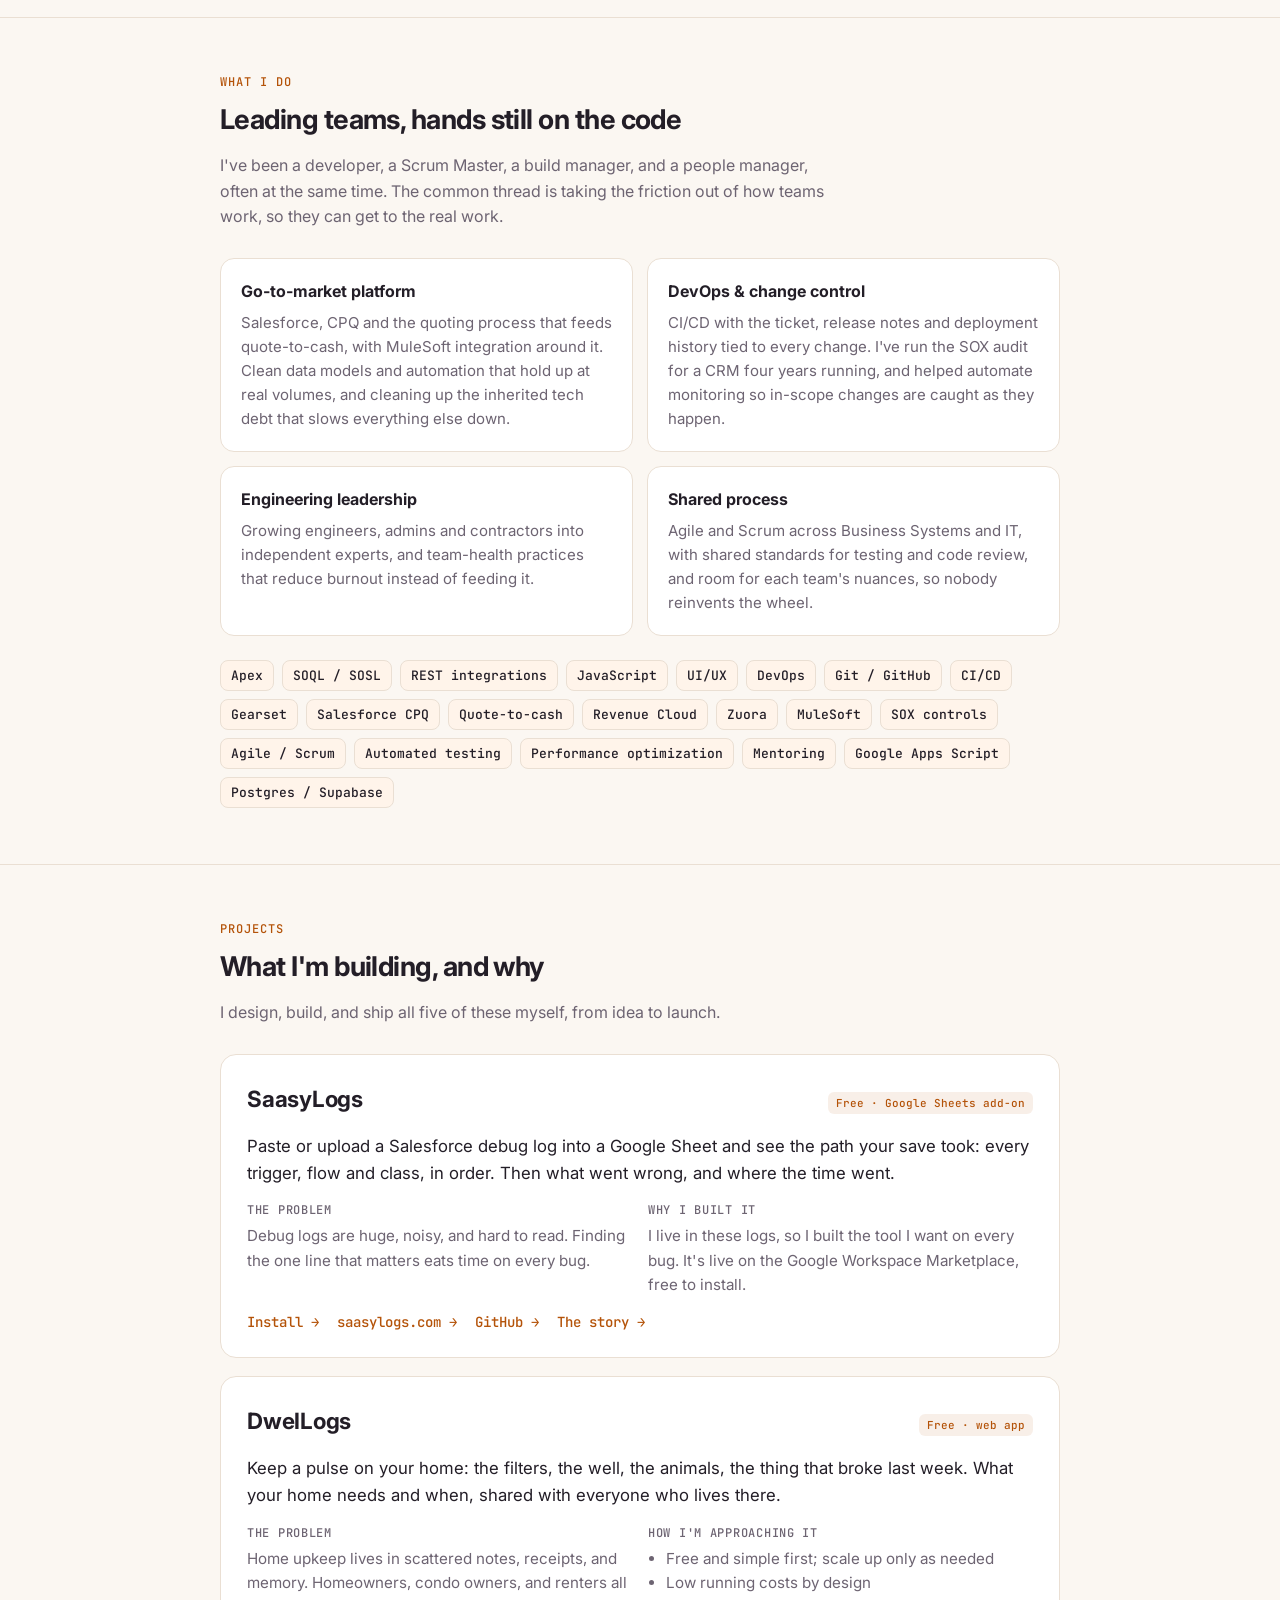
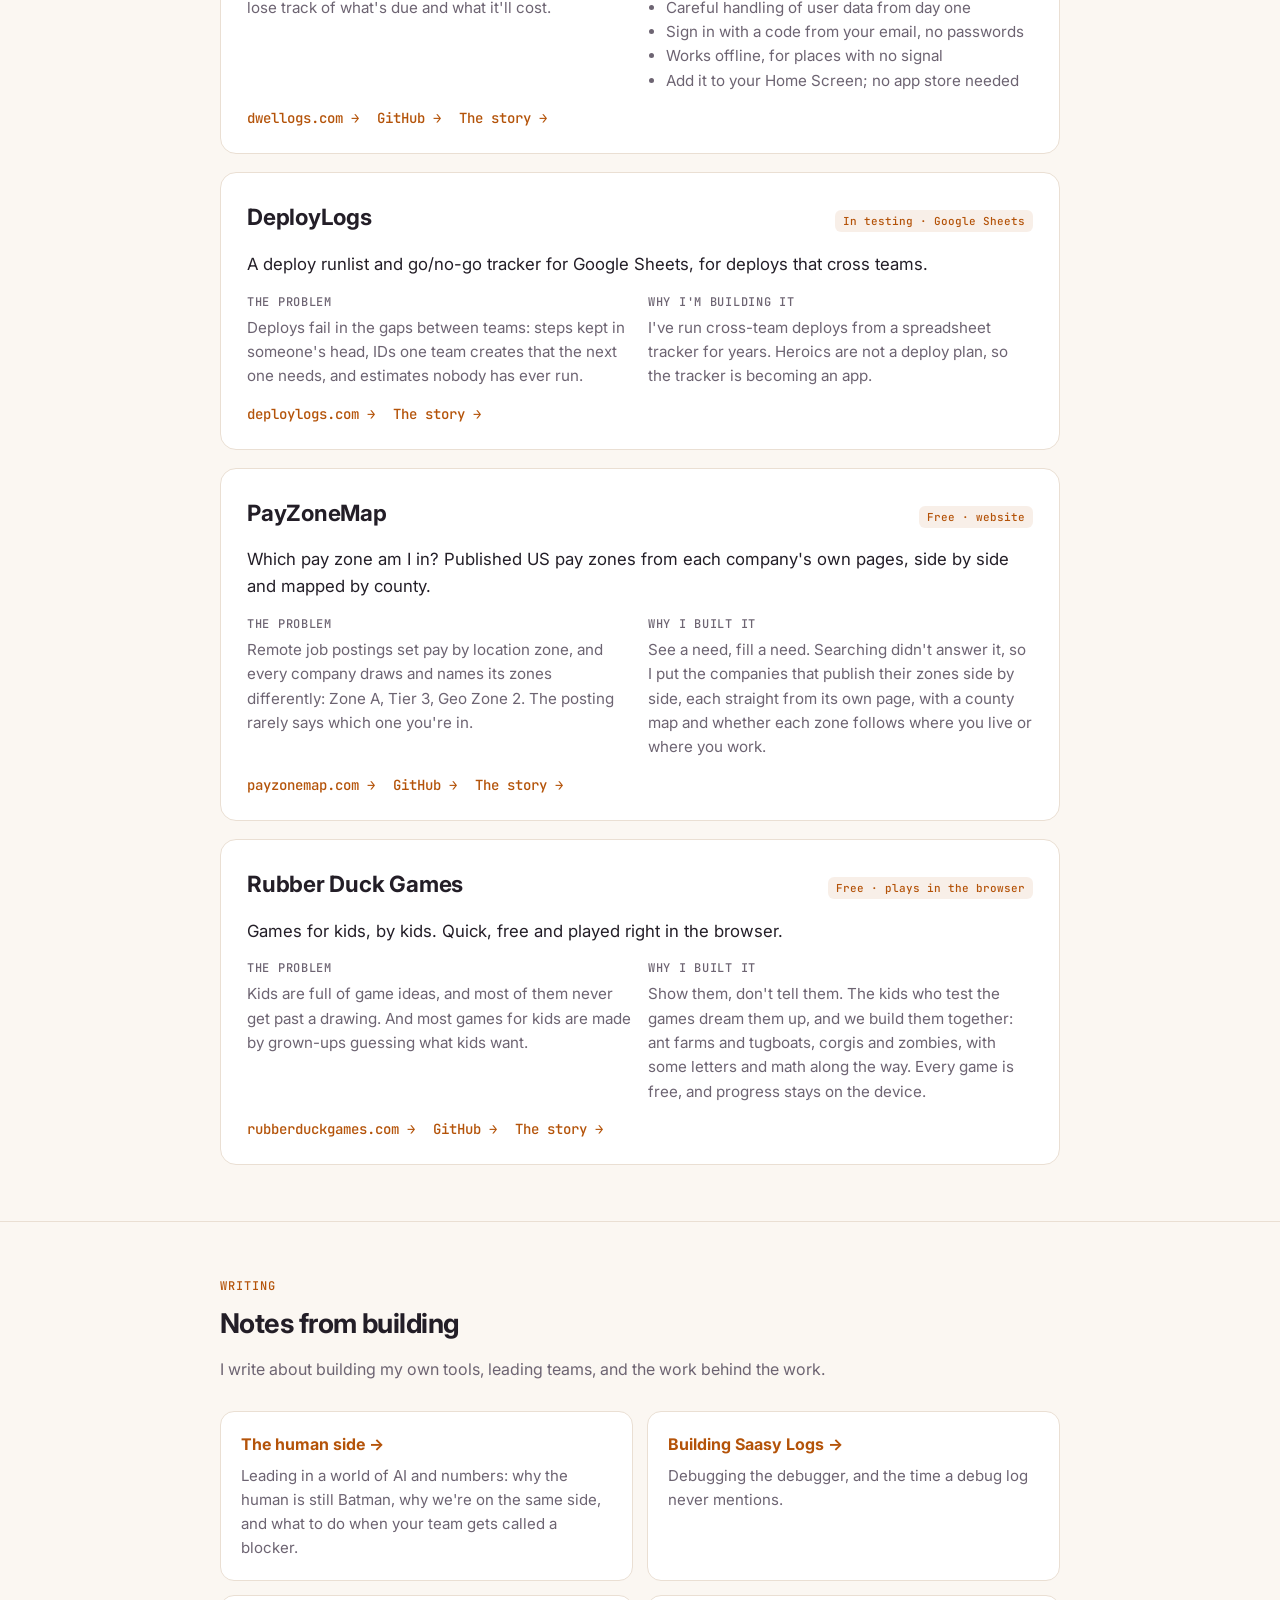
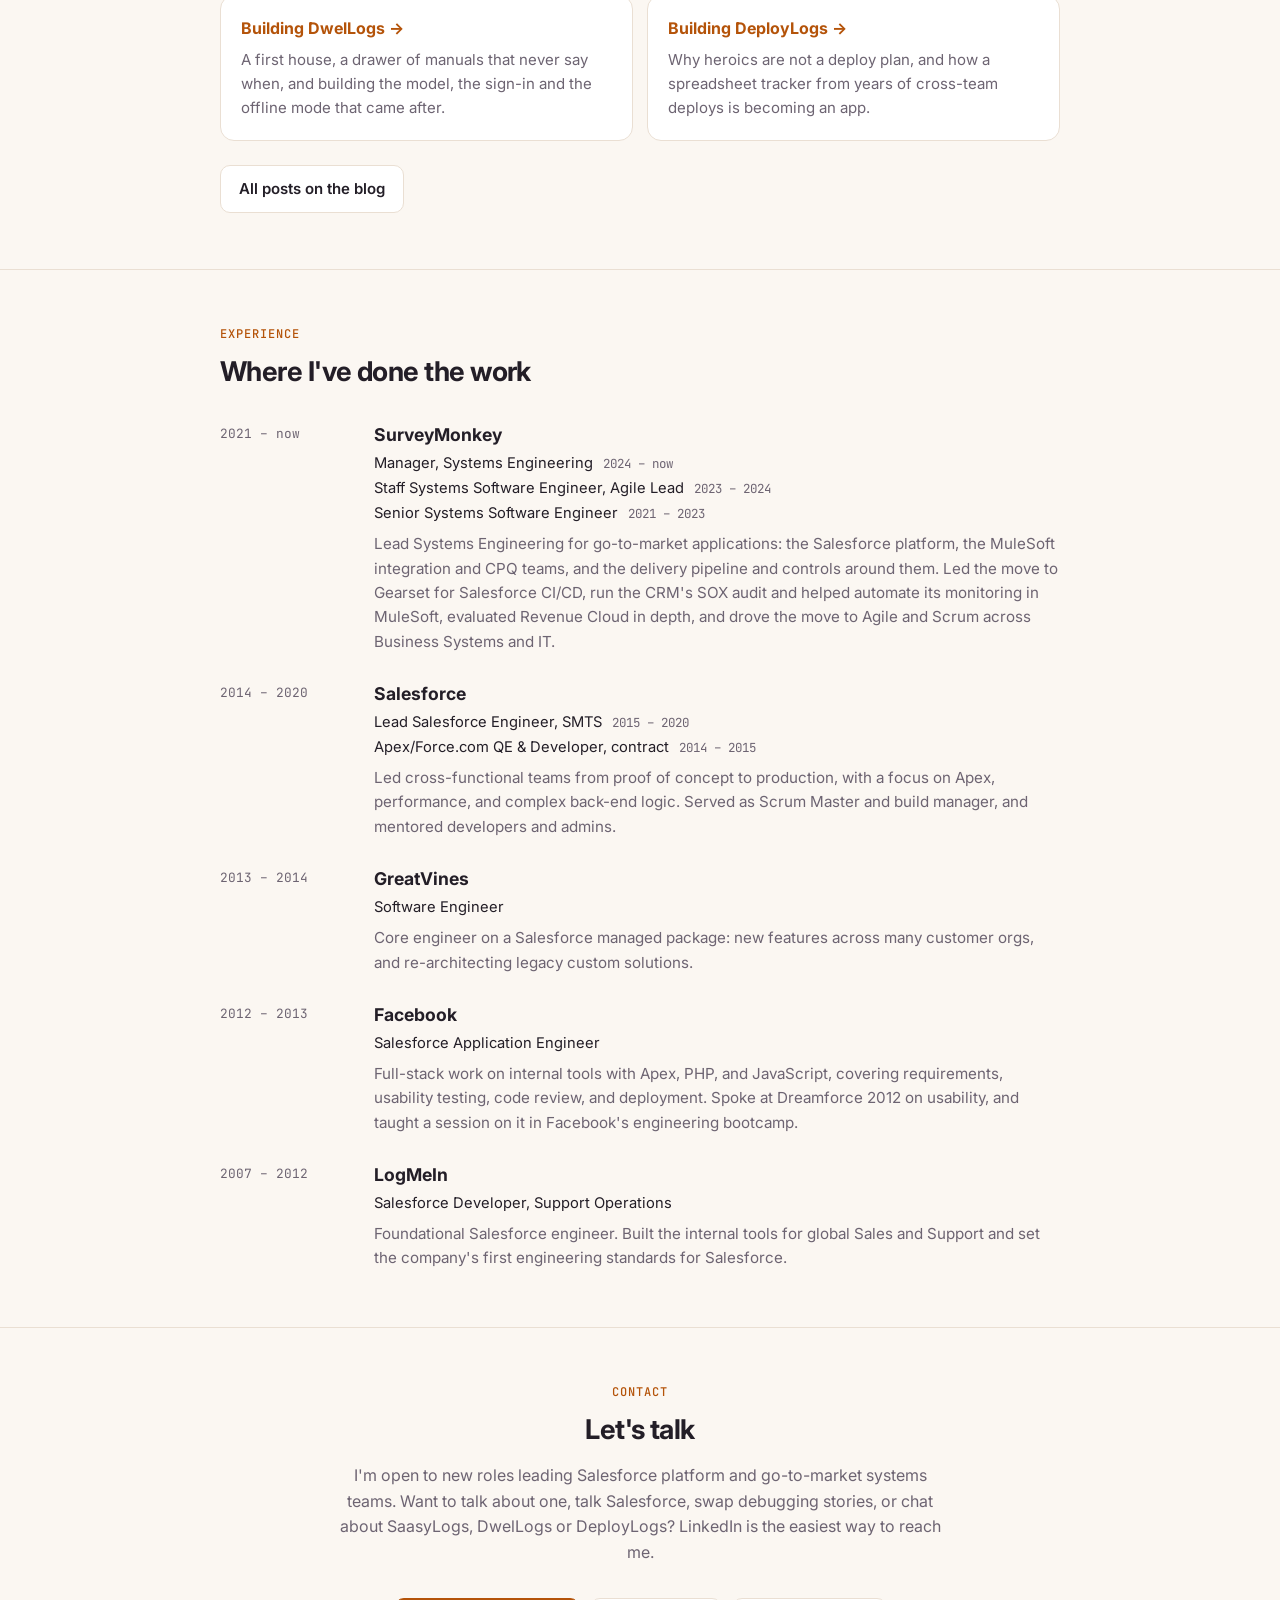
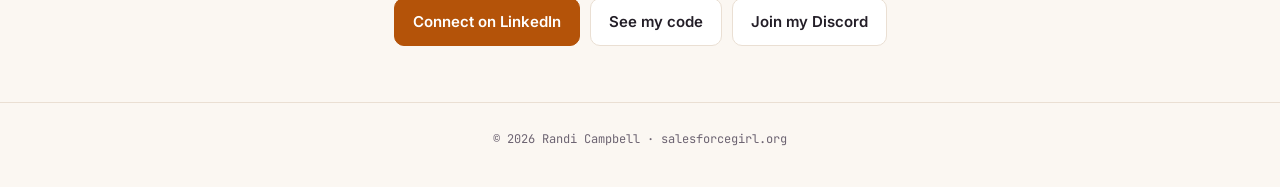
==== commit d43e88c2: "Update the Rubber Duck Games card: games for kids, by kids, and link its story Co-Authored-By: Claud" ====
--- a/index.html
+++ b/index.html
@@ -98,7 +98,7 @@
           <div class="principle">
             <div class="num mono">01</div>
             <h3>See a need, fill a need.</h3>
-            <p>Every project I take on starts with a real problem, whether it's mine, my team's, or my family's. SaasyLogs came from fighting Salesforce debug logs. DwelLogs came from family asking for a simple way to keep up with their homes. DeployLogs came from years of running cross-team deploys from a spreadsheet. Rubber Duck Games came from wanting learning games for the kids in my life, without the timers and buzzers. PayZoneMap came from job postings that set pay by a zone without saying which one you're in.</p>
+            <p>Every project I take on starts with a real problem, whether it's mine, my team's, or my family's. SaasyLogs came from fighting Salesforce debug logs. DwelLogs came from family asking for a simple way to keep up with their homes. DeployLogs came from years of running cross-team deploys from a spreadsheet. Rubber Duck Games came from the kids in my life dreaming up games and wanting to build them. PayZoneMap came from job postings that set pay by a zone without saying which one you're in.</p>
           </div>
           <div class="principle">
             <div class="num mono">02</div>
@@ -289,21 +289,22 @@
               <h3>Rubber Duck Games</h3>
               <span class="badge">Free · plays in the browser</span>
             </div>
-            <!-- Pitch follows rubberduckgames.com. Nothing that identifies the kid testers: no names, ages or photos. -->
-            <p class="pitch">Little learning games for curious kids: letters and sounds, counting, typing and quick math, played right in the browser.</p>
+            <!-- Pitch follows rubberduckgames.com ("Games for kids, by kids", updated 24 Nov). Nothing that identifies the kid testers: no names, ages or photos. -->
+            <p class="pitch">Games for kids, by kids. Quick, free and played right in the browser.</p>
             <div class="pw">
               <div>
                 <h4>The problem</h4>
-                <p>A lot of learning games lean on timers, scores and buzzers. For a kid with ADHD or dyslexia, or one who's anxious about typing, that's stress, not learning.</p>
+                <p>Kids are full of game ideas, and most of them never get past a drawing. And most games for kids are made by grown-ups guessing what kids want.</p>
               </div>
               <div>
                 <h4>Why I built it</h4>
-                <p>See a need, fill a need, for the kids in my life. Short rounds, every word read aloud, no timers, a hint after two misses, and progress that stays on the device. One game was designed by a kid tester.</p>
+                <p>Show them, don't tell them. The kids who test the games dream them up, and we build them together: ant farms and tugboats, corgis and zombies, with some letters and math along the way. Every game is free, and progress stays on the device.</p>
               </div>
             </div>
             <div class="project-links">
               <a href="https://rubberduckgames.com">rubberduckgames.com →</a>
               <a href="https://github.com/RubberDuckGames">GitHub →</a>
+              <a href="https://salesforcegirl.hashnode.dev/show-them-don-t-tell-them">The story →</a>
             </div>
           </article>
         </div>
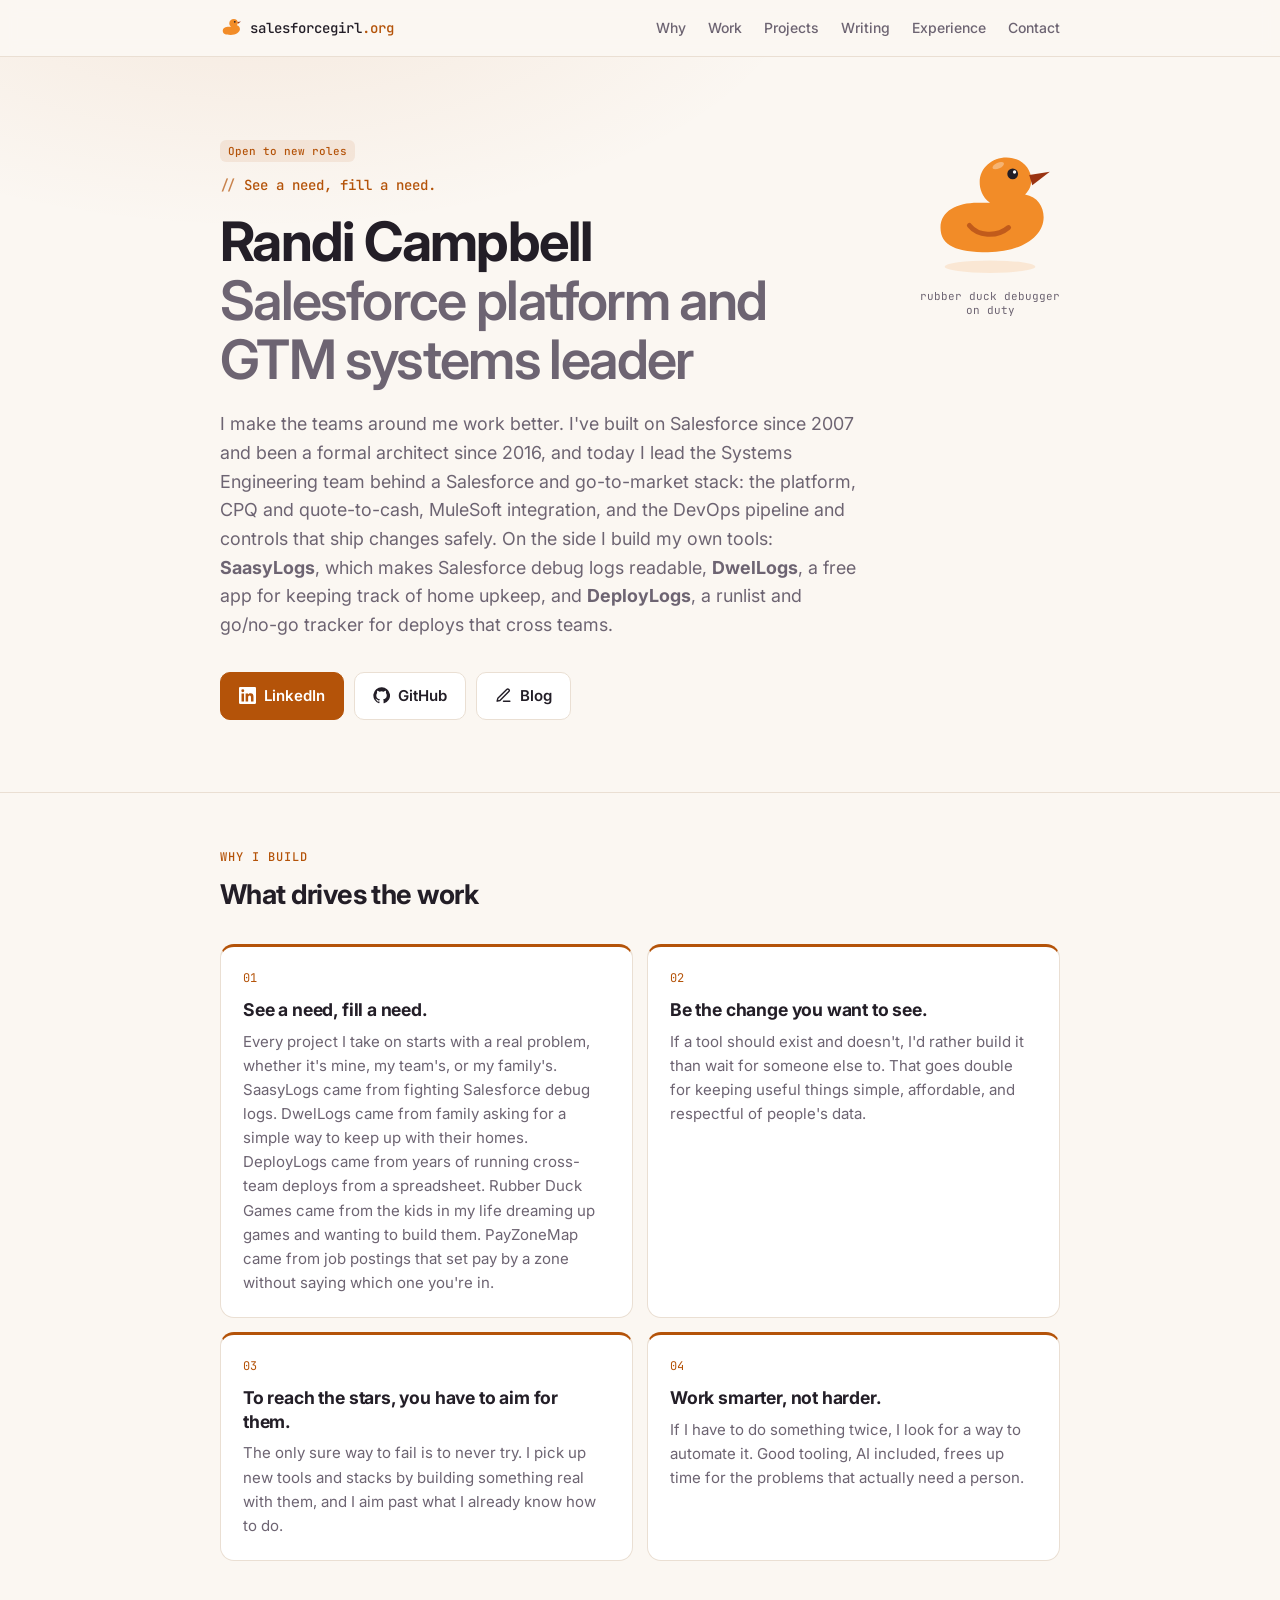
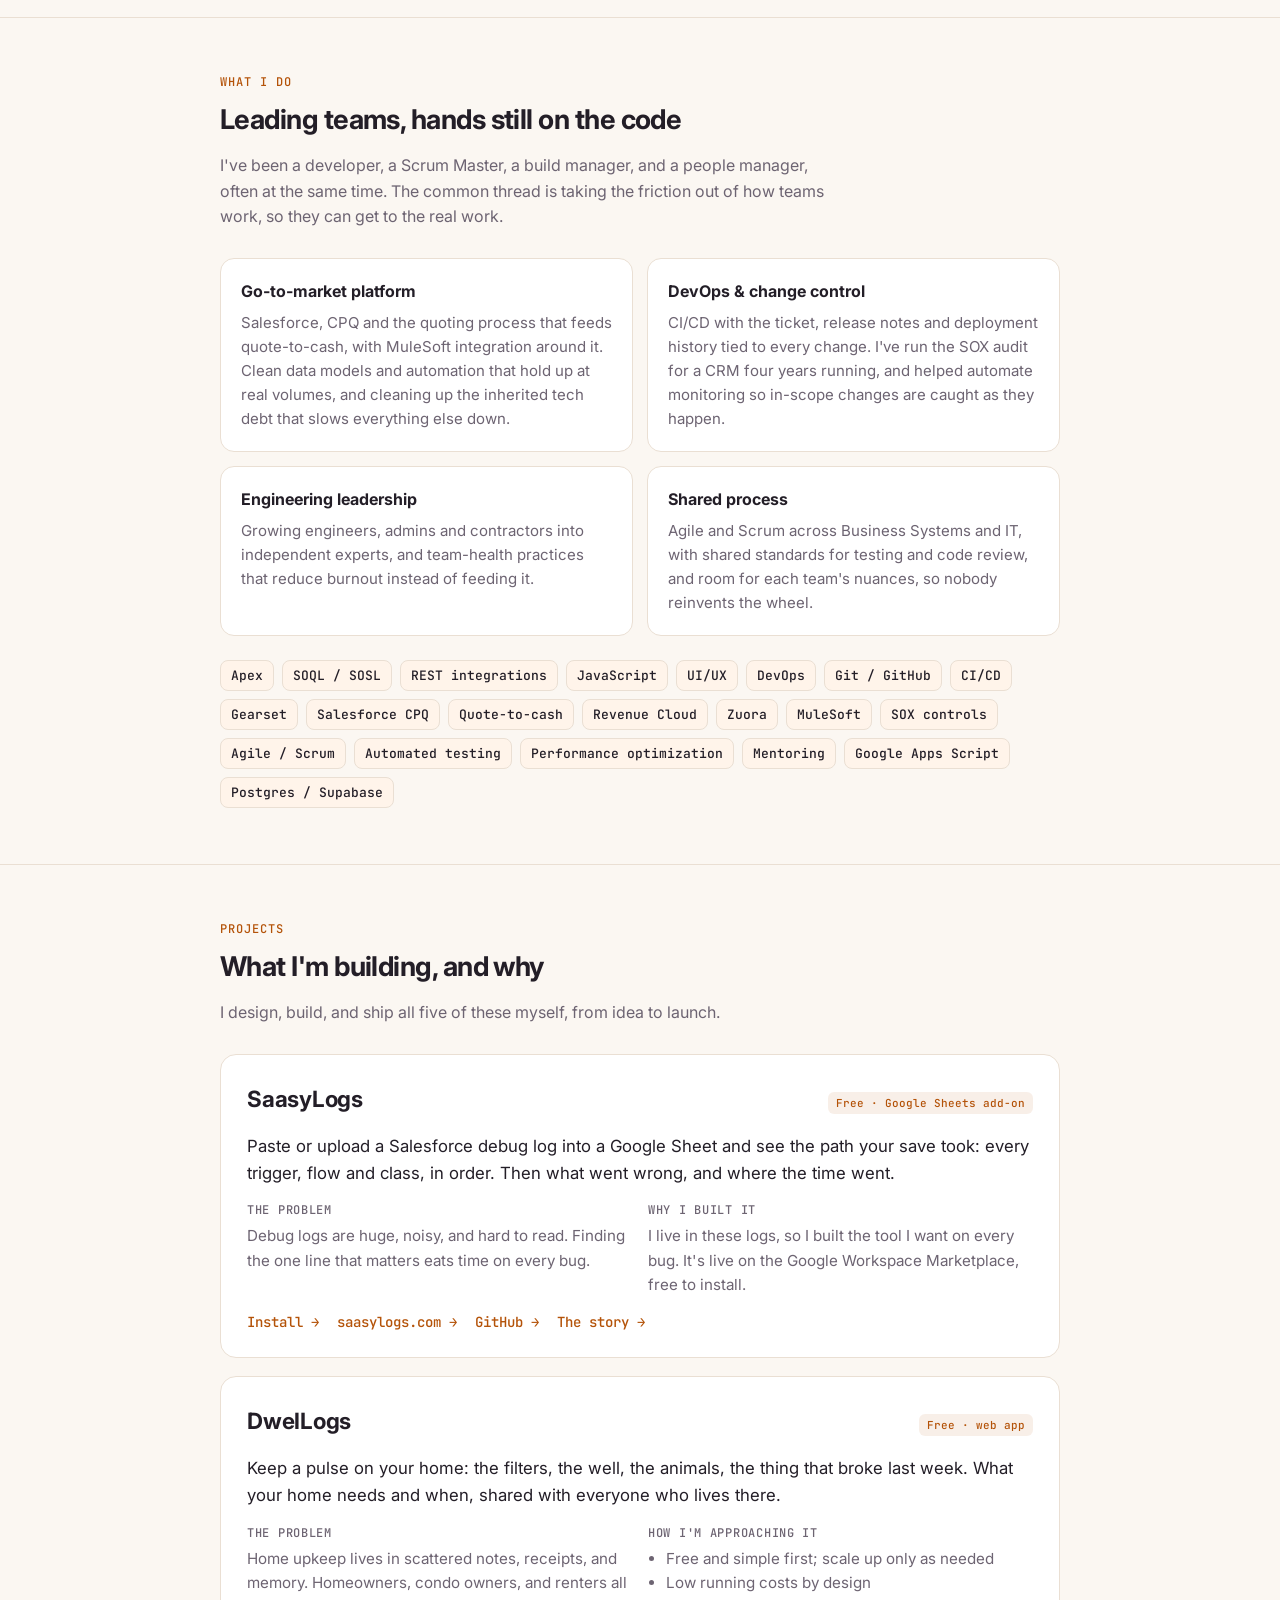
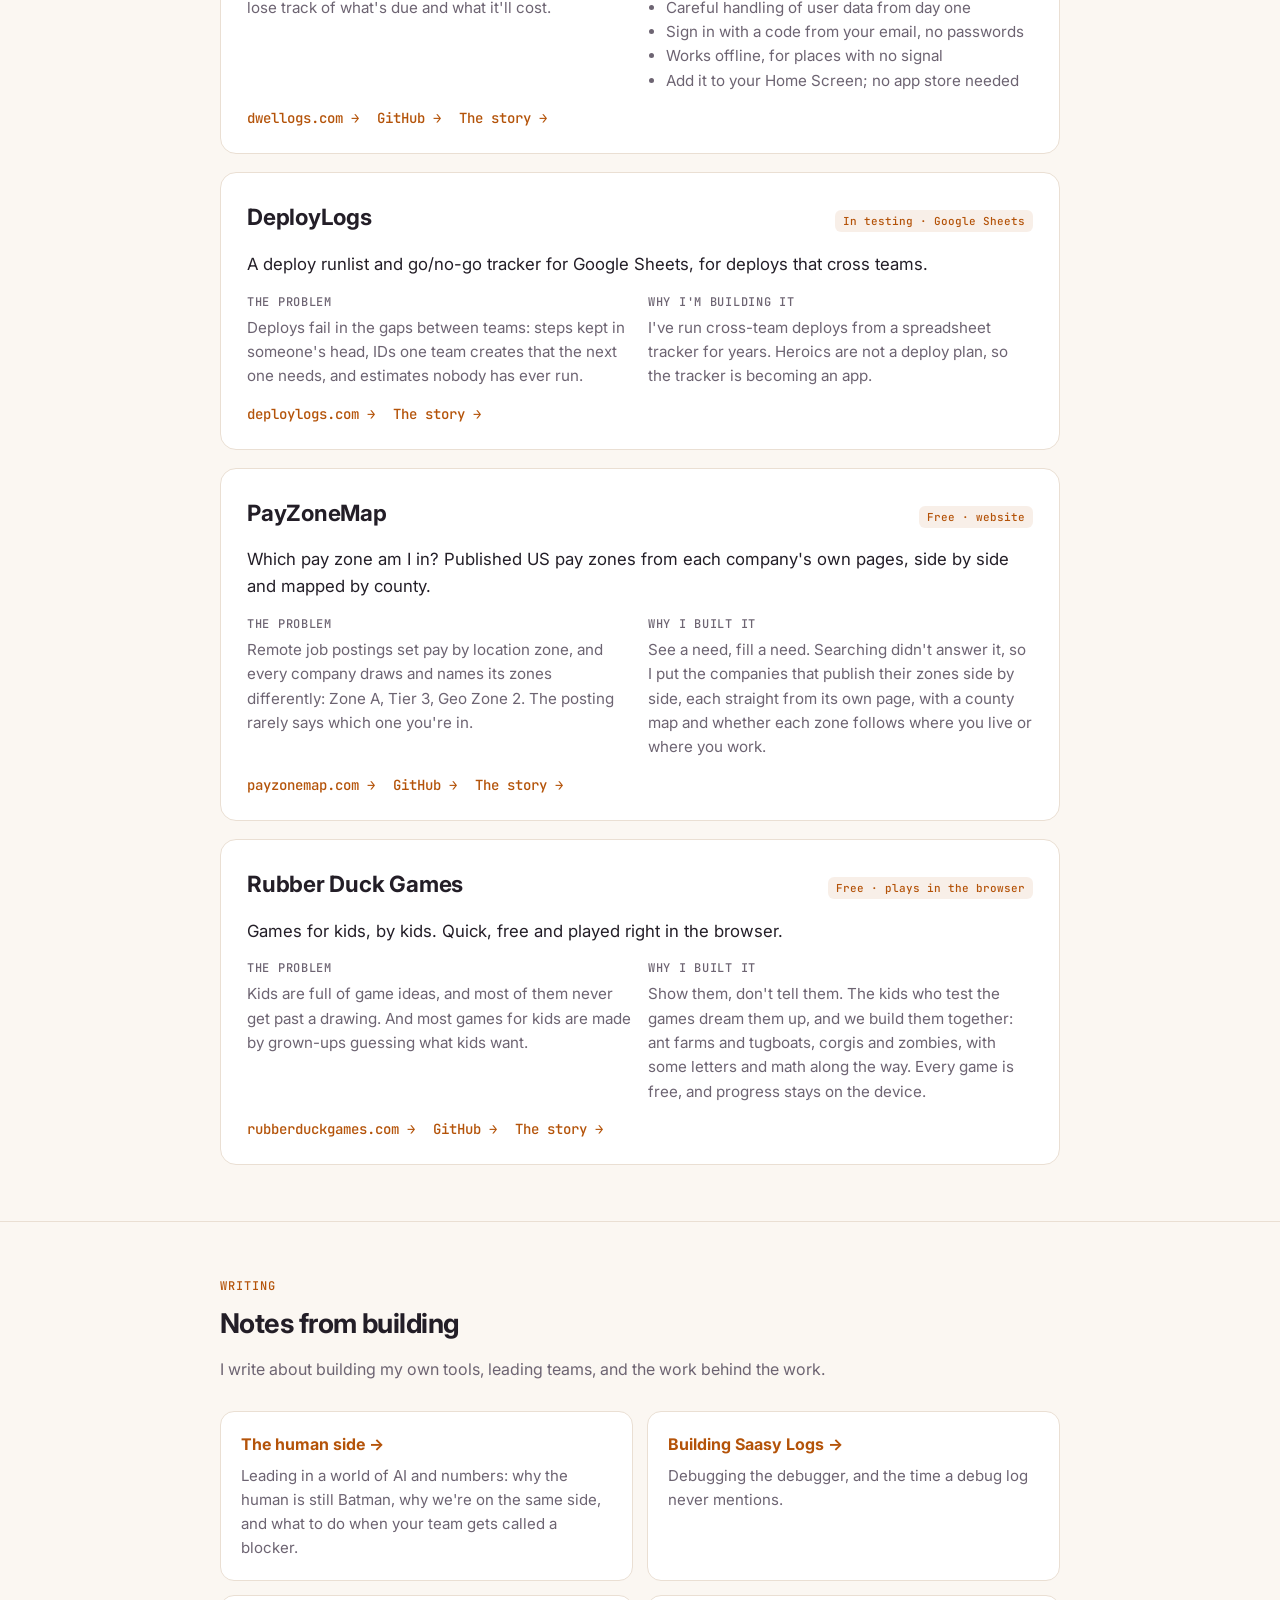
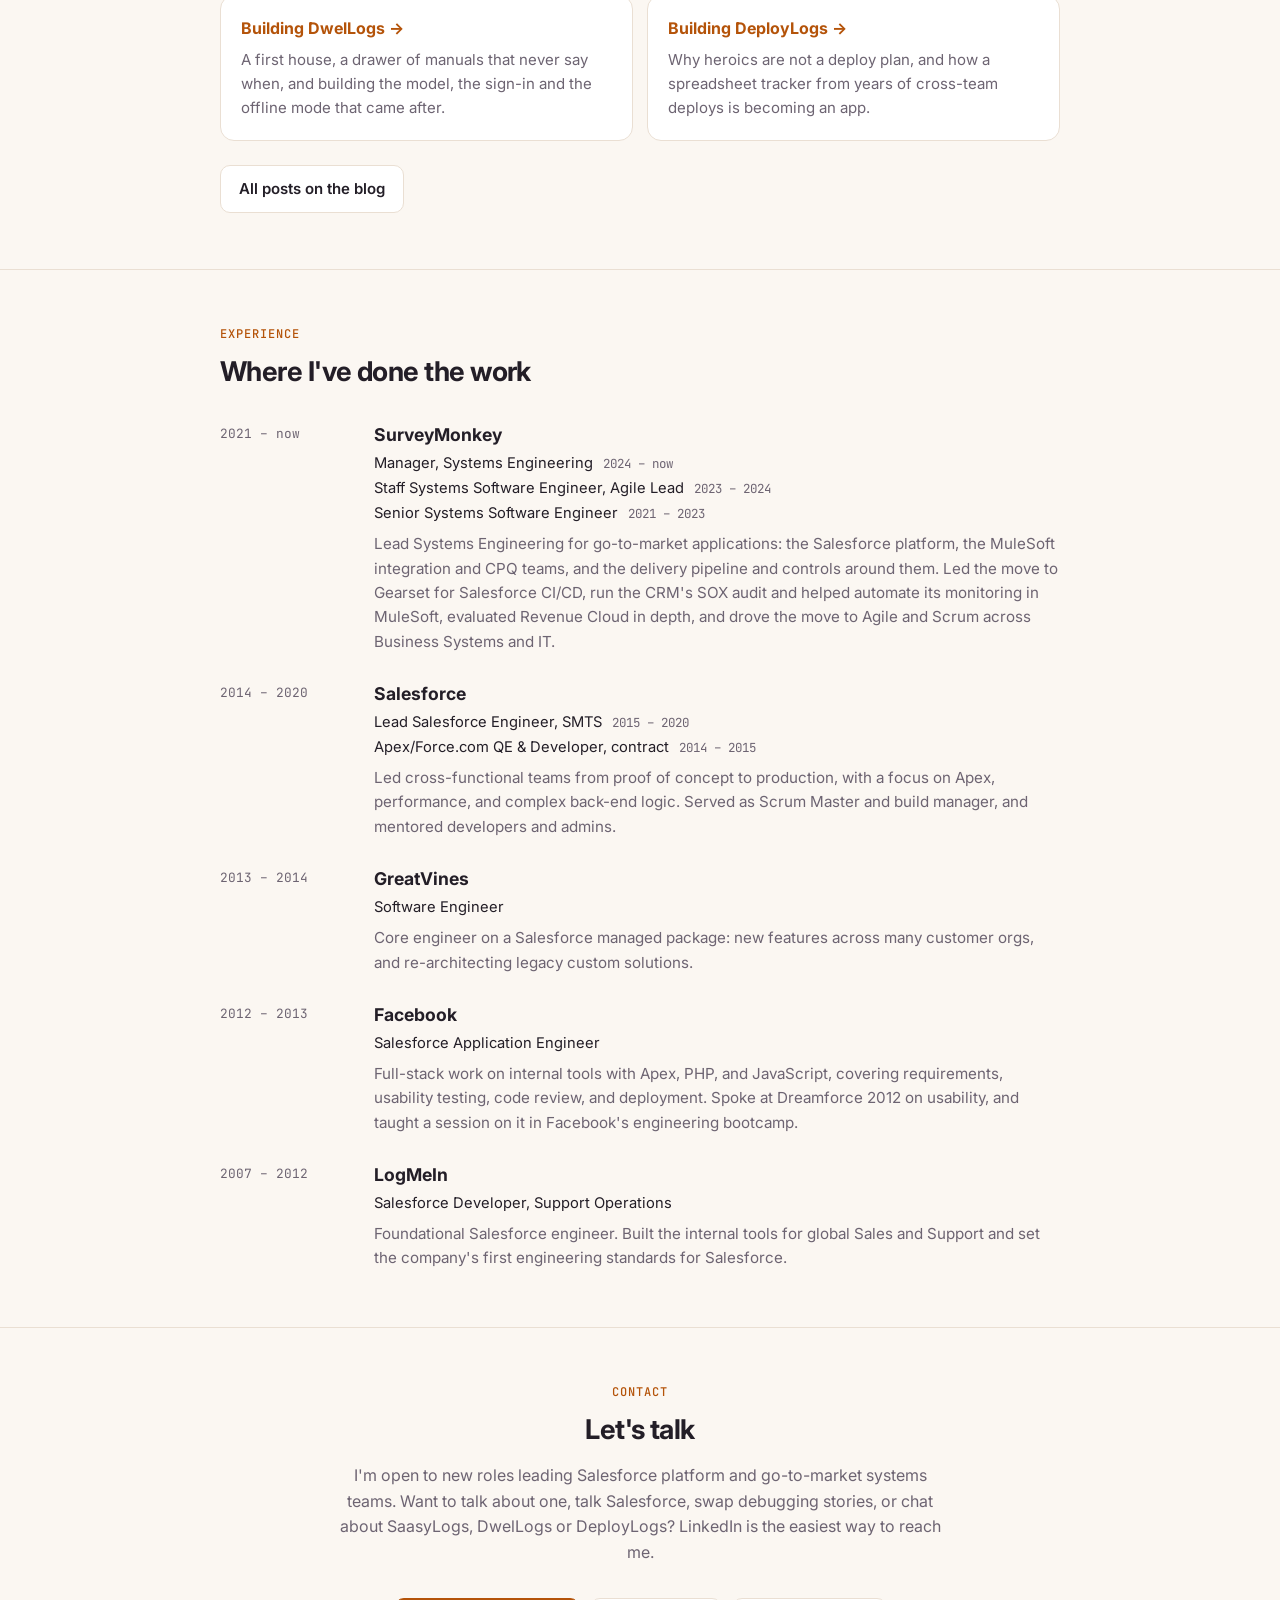
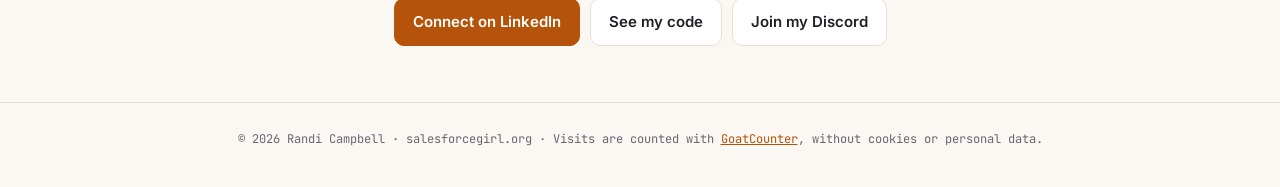
==== commit b0b82501: "Count visits with GoatCounter; footer says so Co-Authored-By: Claude Opus 5.5 <noreply@anthropic.com" ====
--- a/index.html
+++ b/index.html
@@ -22,6 +22,10 @@
   <link rel="preconnect" href="https://fonts.gstatic.com" crossorigin>
   <link href="https://fonts.googleapis.com/css2?family=Inter:wght@400;500;600;700&family=JetBrains+Mono:wght@400;500&display=swap" rel="stylesheet">
   <link rel="stylesheet" href="styles.css">
+  <!-- 24 Nov: canonical added with visit counting. GoatCounter's count.js uses it
+       as the counted path, so a tagged link (?utm_...) counts as "/" with its
+       campaign kept separately, not as a page of its own. -->
+  <link rel="canonical" href="https://salesforcegirl.org/">
 </head>
 <body>
 
@@ -417,8 +421,9 @@
     </section>
   </main>
 
-  <footer>© <span id="yr">2026</span> Randi Campbell · salesforcegirl.org</footer>
+  <footer>© <span id="yr">2026</span> Randi Campbell · salesforcegirl.org · Visits are counted with <a href="https://www.goatcounter.com/">GoatCounter</a>, without cookies or personal data.</footer>
 
   <script>document.getElementById('yr').textContent = new Date().getFullYear();</script>
+  <script data-goatcounter="https://salesforcegirl.goatcounter.com/count" async src="count.js?v=1"></script>
 </body>
 </html>
